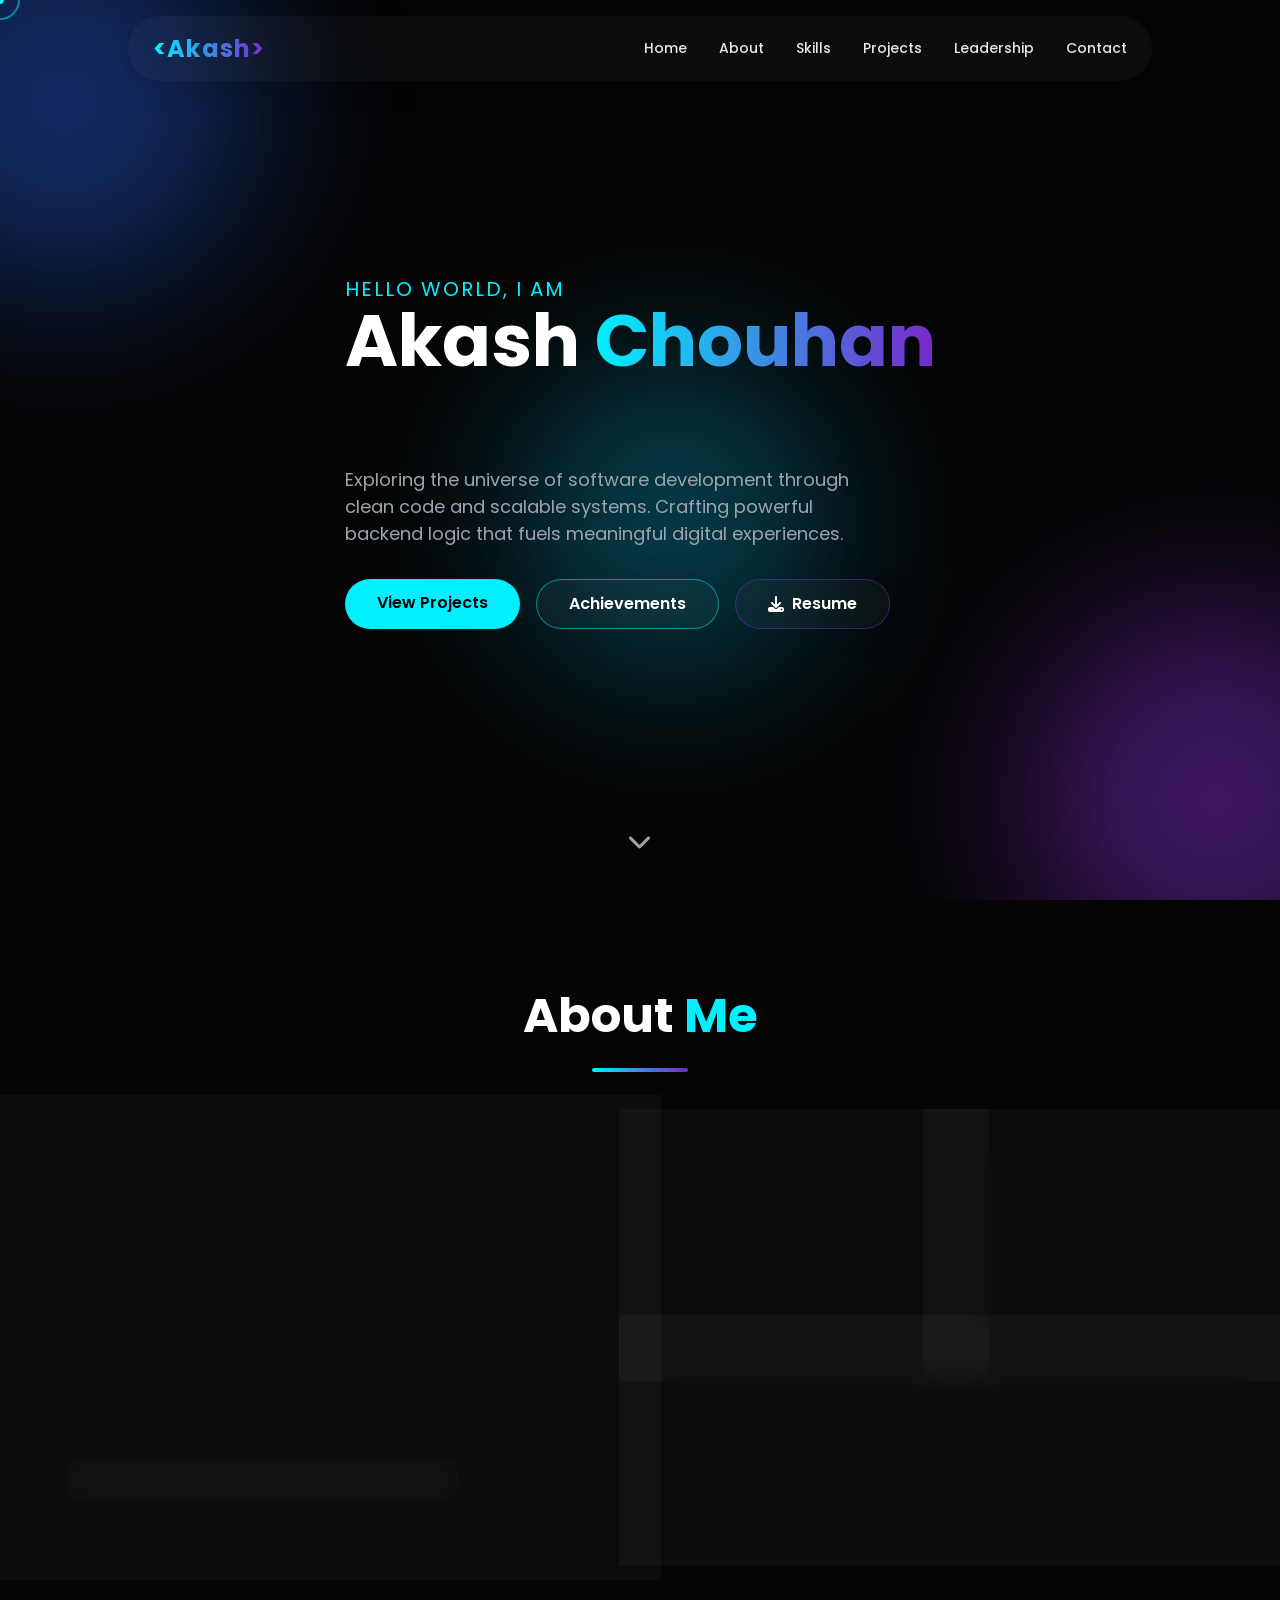
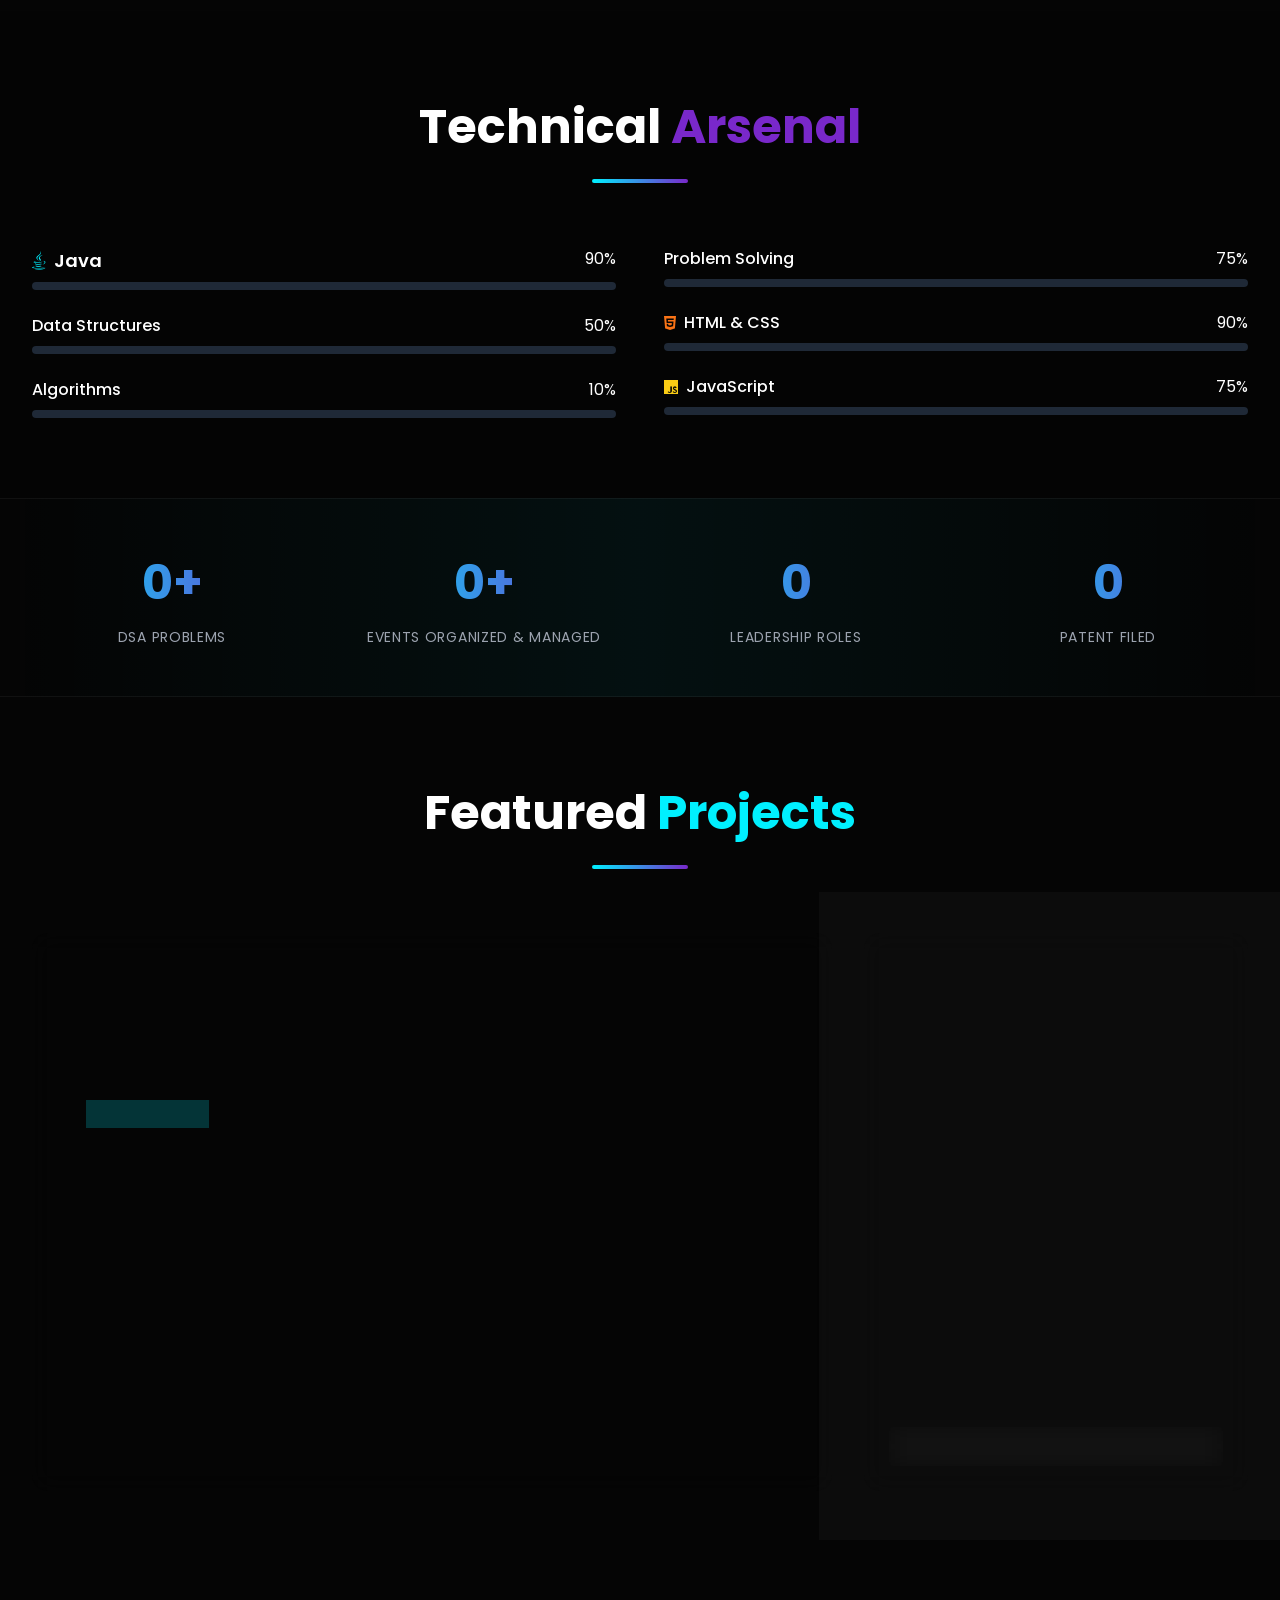
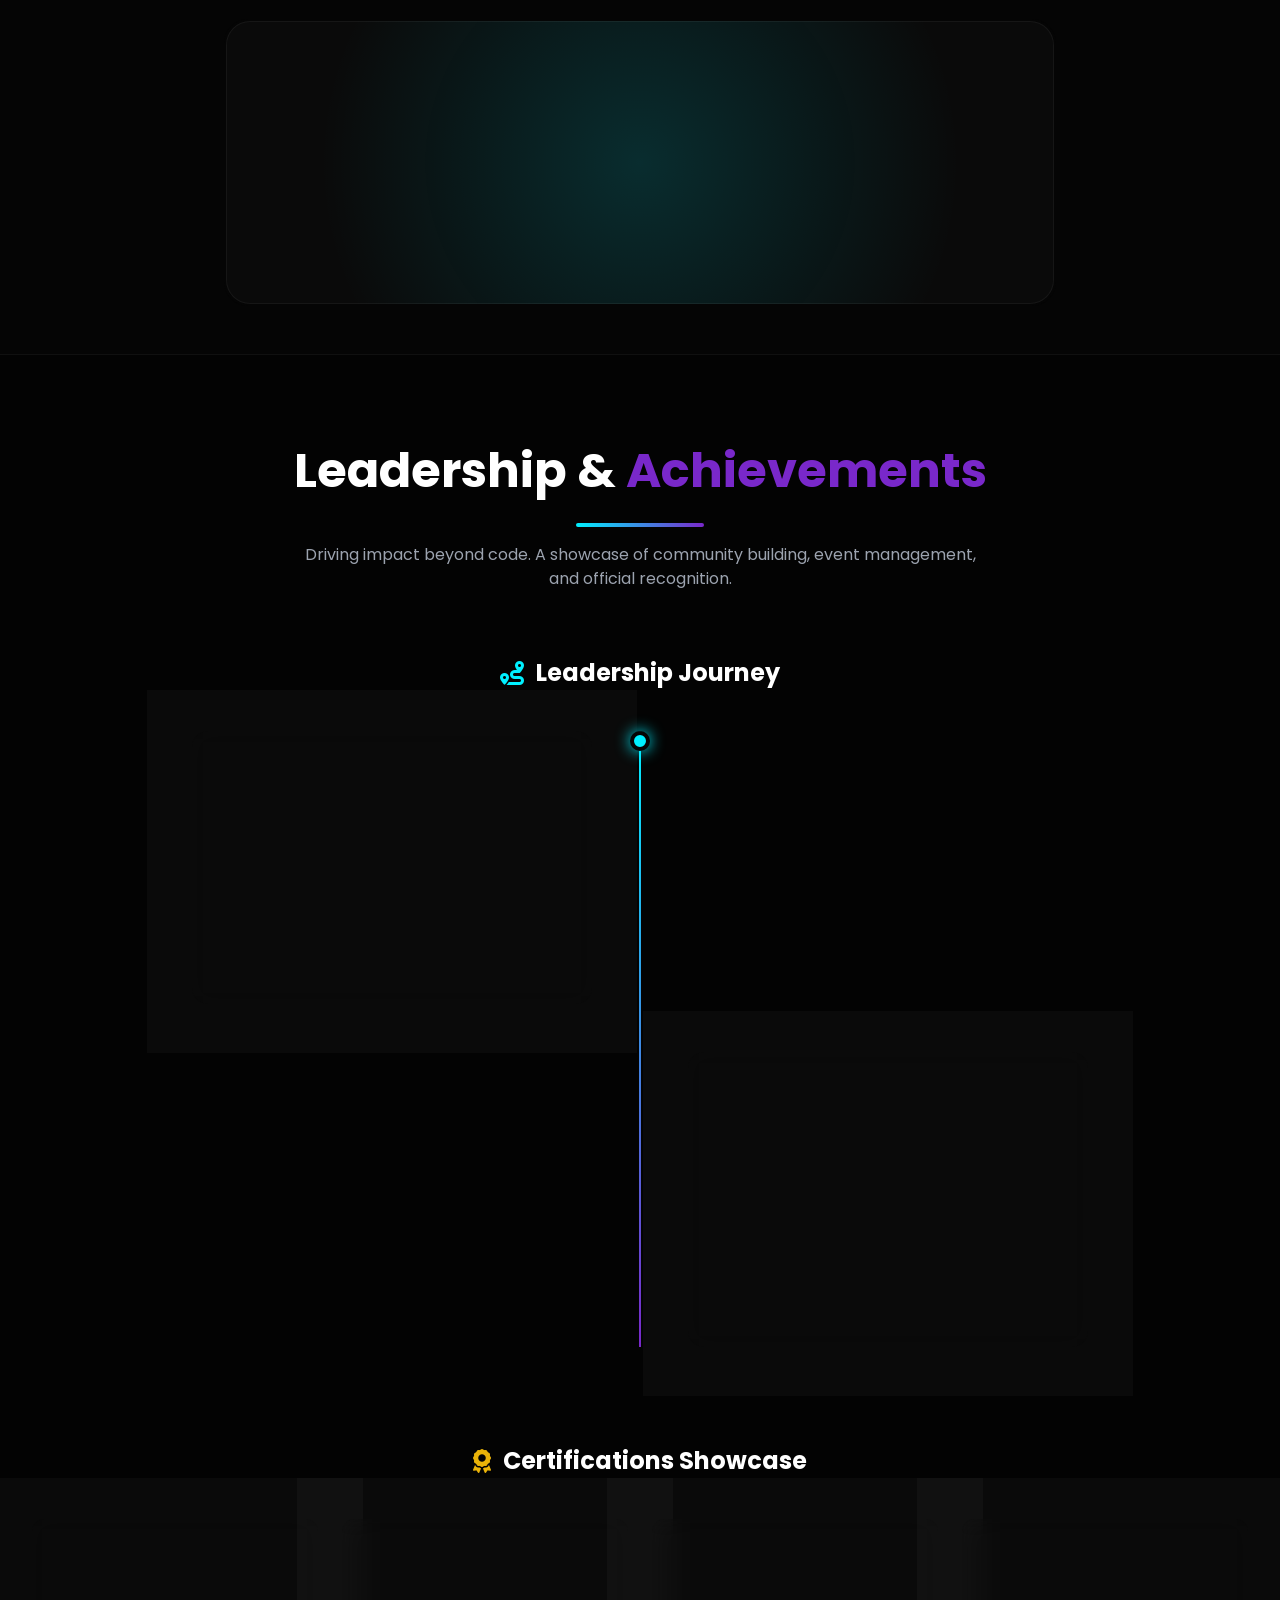
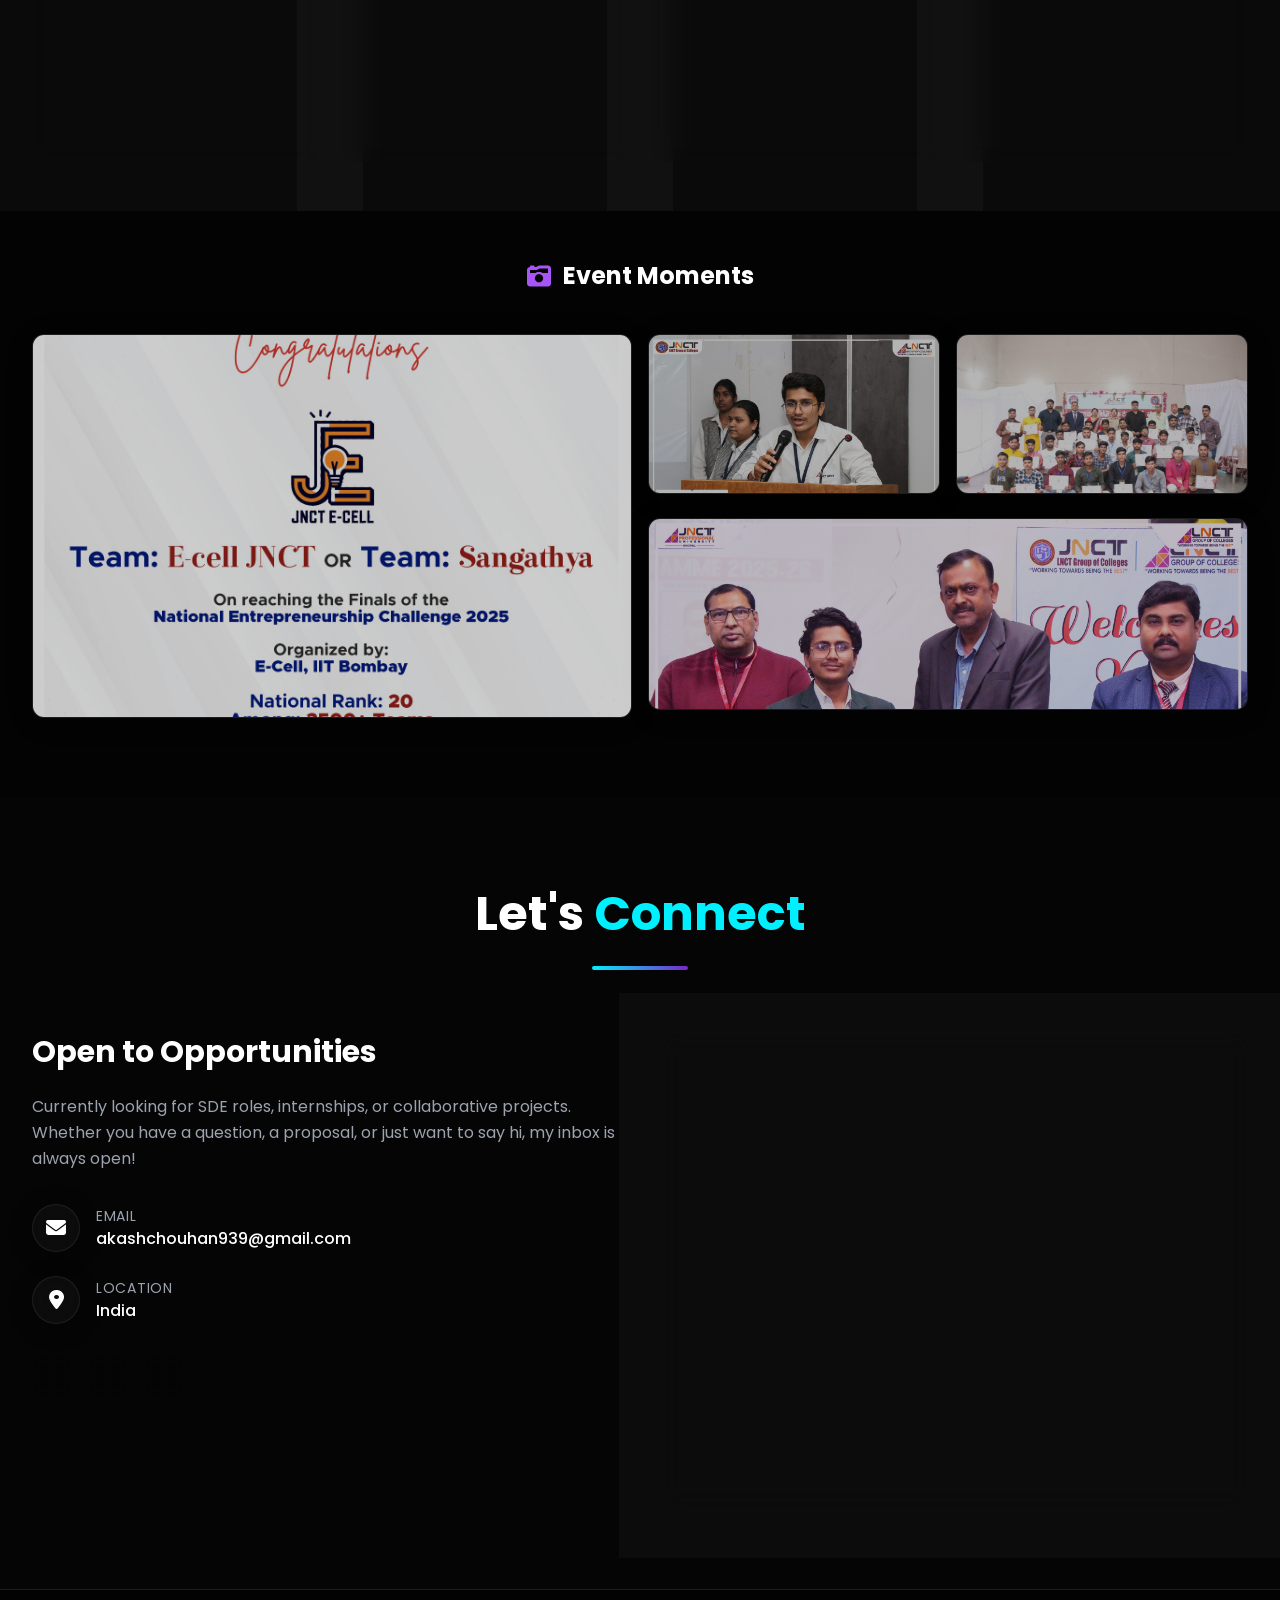
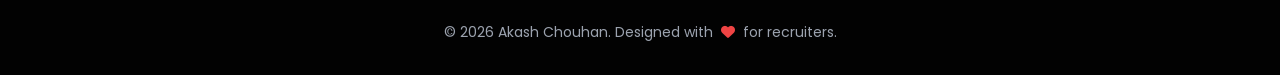
==== index.html @ 8adc65ed "Update Minor Project image references" ====
<!DOCTYPE html>
<html lang="en">

<head>
    <meta charset="UTF-8">
    <meta name="viewport" content="width=device-width, initial-scale=1.0">
    <meta name="description"
        content="Akash Chouhan - Aspiring Software Developer, Java Developer, and DSA Enthusiast. View my projects, leadership experience, and patent.">
    <meta name="keywords" content="Akash Chouhan, Java Developer, Software Developer, Portfolio, DSA, Web Development">
    <title>Akash Chouhan</title>

    <!-- Google Fonts -->
    <link href="https://fonts.googleapis.com/css2?family=Poppins:wght@300;400;500;600;700;800&display=swap"
        rel="stylesheet">

    <!-- AOS Animation CSS -->
    <link href="https://unpkg.com/aos@2.3.1/dist/aos.css" rel="stylesheet">

    <!-- FontAwesome -->

    <link rel="stylesheet" href="https://cdnjs.cloudflare.com/ajax/libs/font-awesome/6.4.0/css/all.min.css">
    <link rel="stylesheet" href="style.css">

</head>

<body>

    <!-- Loader -->
    <div id="loader">
        <div class="loader-ring"></div>
    </div>

    <!-- Custom Cursor -->
    <div class="cursor-dot"></div>
    <div class="cursor-outline"></div>

    <!-- Animated Background Shapes -->
    <div class="bg-shapes">
        <div class="shape shape-blue"></div>
        <div class="shape shape-purple"></div>
        <div class="shape shape-cyan"></div>
    </div>

    <!-- Redesigned Floating Navbar -->
    <nav class="navbar glass" id="navbar">
        <div class="nav-inner">
            <div class="nav-brand-wrap">
                <a href="#" class="nav-brand text-gradient">&lt;Akash&gt;</a>
            </div>
            <!-- Desktop Menu -->
            <div class="nav-links-desktop">
                <div class="nav-links-list">
                    <a href="#home" class="nav-link">Home</a>
                    <a href="#about" class="nav-link">About</a>
                    <a href="#skills" class="nav-link">Skills</a>
                    <a href="#projects" class="nav-link">Projects</a>
                    <a href="#leadership" class="nav-link">Leadership</a>
                    <a href="#contact" class="nav-link">Contact</a>
                </div>
            </div>
            <!-- Mobile menu button -->
            <div class="nav-mobile-toggle">
                <button id="mobile-menu-btn" class="mobile-btn">
                    <i class="fas fa-bars"></i>
                </button>
            </div>
        </div>
        <!-- Mobile Menu -->
        <div class="nav-mobile-menu hidden glass" id="mobile-menu">
            <div class="nav-mobile-inner">
                <a href="#home" class="nav-mobile-link">Home</a>
                <a href="#about" class="nav-mobile-link">About</a>
                <a href="#skills" class="nav-mobile-link">Skills</a>
                <a href="#projects" class="nav-mobile-link">Projects</a>
                <a href="#leadership" class="nav-mobile-link">Leadership</a>
                <a href="#contact" class="nav-mobile-link">Contact</a>
            </div>
        </div>
    </nav>

    <!-- HERO SECTION -->
    <section id="home" class="hero-section">
        <canvas id="hero-canvas" class="hero-canvas"></canvas>
        <div class="container hero-inner">

            <div class="hero-text" data-aos="zoom-out-right">
                <h2 class="hero-subtitle">HELLO WORLD, I AM</h2>
                <h1 class="hero-title">
                    Akash <span id="smoke-target" class="text-gradient relative-inline">Chouhan</span>
                </h1>
                <div class="hero-typed-box">
                    <span id="typed-text"></span>
                </div>
                <p class="hero-desc">
                    Exploring the universe of software development through clean code and scalable systems. Crafting
                    powerful backend logic that fuels meaningful digital experiences.
                </p>

                <div class="hero-btn-group">
                    <a href="#projects" class="btn-primary-solid">
                        View Projects
                    </a>
                    <a href="#leadership" class="btn-outline glass">
                        Achievements
                    </a>
                    <a href="Akash Resume - Software Developer.pdf" target="_blank"
                        class="btn-outline btn-outline-purple glass">
                        <i class="fas fa-download"></i> Resume
                    </a>
                </div>
            </div>
        </div>

        <!-- Scroll indicator -->
        <a href="#about" class="scroll-indicator">
            <i class="fas fa-chevron-down"></i>
        </a>
    </section>

    <!-- ABOUT SECTION -->
    <section id="about" class="section-padding">
        <div class="container">
            <div class="section-header" data-aos="fade-down">
                <h2 class="section-title">About <span class="text-primary">Me</span></h2>
                <div class="title-underline"></div>
            </div>

            <div class="about-grid">
                <div class="glass glass-hover about-card" data-aos="fade-up-right">
                    <div class="about-decor"></div>
                    <h3 class="about-h3 text-gradient">Professional Summary</h3>
                    <p class="about-p">
                        I am a 6th-semester B.Tech student with a profound focus on Java backend development and Data
                        Structures & Algorithms. My career objective is to secure a challenging placement where I can
                        architect scalable software solutions.
                    </p>
                    <p class="about-p" style="margin-bottom:1rem;">
                        Beyond coding, I thrive in leadership environments. Operating as the Event Head at E-Cell and
                        Co-Head of our NSS Unit has honed my management, communication, and strategic execution skills.
                    </p>
                    <div class="about-tag glass">
                        <span class="about-tag-label">Core Focus:</span> Java, DSA <span
                            class="about-tag-light">(Familiar with Web Devlopment)</span>
                    </div>
                </div>

                <div class="features-grid" data-aos="flip-left">
                    <div class="glass glass-hover feature-box fb-primary">
                        <i class="fas fa-laptop-code fb-icon text-primary"></i>
                        <h4 class="fb-title">Problem Solver</h4>
                        <p class="fb-desc">Tackling complex DSA challenges efficiently.</p>
                    </div>
                    <div class="glass glass-hover feature-box fb-secondary">
                        <i class="fas fa-users fb-icon text-secondary"></i>
                        <h4 class="fb-title">Team Leader</h4>
                        <p class="fb-desc">Managing diverse teams across tech & social events.</p>
                    </div>
                    <div class="glass glass-hover feature-box fb-purple">
                        <i class="fas fa-bullseye fb-icon" style="color:#a855f7;"></i>
                        <h4 class="fb-title">Placement Driven</h4>
                        <p class="fb-desc">Highly motivated to contribute to innovative tech teams in the industry.</p>
                    </div>
                </div>
            </div>
        </div>
    </section>

    <!-- SKILLS SECTION -->
    <section id="skills" class="section-padding bg-overlay-dark">
        <div class="container">
            <div class="section-header" data-aos="zoom-in">
                <h2 class="section-title">Technical <span class="text-secondary">Arsenal</span></h2>
                <div class="title-underline"></div>
            </div>

            <div class="skills-grid">
                <div class="skill-col" data-aos="slide-right" data-aos-delay="100">
                    <div class="skill-item">
                        <div class="skill-header">
                            <span class="skill-name"><i class="fab fa-java text-primary"></i> Java</span>
                            <span class="skill-percent-highlight">90%</span>
                        </div>
                        <div class="skill-bg">
                            <div class="skill-progress prog-gradient" data-width="90%"></div>
                        </div>
                    </div>

                    <div class="skill-item">
                        <div class="skill-header">
                            <span class="skill-name-sm">Data Structures</span>
                            <span class="skill-percent">50%</span>
                        </div>
                        <div class="skill-bg">
                            <div class="skill-progress prog-primary" data-width="50%"></div>
                        </div>
                    </div>

                    <div class="skill-item">
                        <div class="skill-header">
                            <span class="skill-name-sm">Algorithms</span>
                            <span class="skill-percent">10%</span>
                        </div>
                        <div class="skill-bg">
                            <div class="skill-progress prog-primary" data-width="10%"></div>
                        </div>
                    </div>
                </div>

                <div class="skill-col" data-aos="slide-left" data-aos-delay="200">
                    <div class="skill-item">
                        <div class="skill-header">
                            <span class="skill-name-sm">Problem Solving</span>
                            <span class="skill-percent">75%</span>
                        </div>
                        <div class="skill-bg">
                            <div class="skill-progress prog-secondary" data-width="75%"></div>
                        </div>
                    </div>

                    <div class="skill-item">
                        <div class="skill-header">
                            <span class="skill-name-sm"><i class="fab fa-html5" style="color:#f97316;"></i> HTML &
                                CSS</span>
                            <span class="skill-percent">90%</span>
                        </div>
                        <div class="skill-bg">
                            <div class="skill-progress prog-secondary" data-width="90%"></div>
                        </div>
                    </div>

                    <div class="skill-item">
                        <div class="skill-header">
                            <span class="skill-name-sm"><i class="fab fa-js" style="color:#facc15;"></i>
                                JavaScript</span>
                            <span class="skill-percent">75%</span>
                        </div>
                        <div class="skill-bg">
                            <div class="skill-progress prog-secondary" data-width="75%"></div>
                        </div>
                    </div>
                </div>
            </div>
        </div>
    </section>

    <!-- COUNTER SECTION -->
    <section id="stats" class="counter-section">
        <div class="container">
            <div class="counter-grid" id="counter-section">
                <div data-aos="flip-up" data-aos-delay="0">
                    <div class="counter-num text-gradient"><span class="counter" data-target="20">0</span>+</div>
                    <div class="counter-label">DSA Problems</div>
                </div>
                <div data-aos="flip-up" data-aos-delay="100">
                    <div class="counter-num text-gradient"><span class="counter" data-target="30">0</span>+</div>
                    <div class="counter-label">Events Organized & Managed</div>
                </div>
                <div data-aos="flip-up" data-aos-delay="200">
                    <div class="counter-num text-gradient"><span class="counter" data-target="2">0</span></div>
                    <div class="counter-label">Leadership Roles</div>
                </div>
                <div data-aos="flip-up" data-aos-delay="300">
                    <div class="counter-num text-gradient"><span class="counter" data-target="1">0</span></div>
                    <div class="counter-label">Patent Filed</div>
                </div>
            </div>
        </div>
    </section>

    <!-- PROJECTS SECTION -->
    <section id="projects" class="section-padding">
        <div class="container">
            <div class="section-header" data-aos="zoom-in-up">
                <h2 class="section-title">Featured <span class="text-primary">Projects</span></h2>
                <div class="title-underline"></div>
            </div>

            <div class="projects-grid">

                <!-- Highlighted Minor Project -->
                <div class="proj-main glass glass-hover" data-aos="fade-up-right">
                    <div class="proj-glow"></div>
                    <div class="proj-inner">
                        <div class="proj-img-wrap">
                            <div class="proj-img-box">
                                <img src="soulhelp_dashboard.png" alt="SoulHelp AI Mental Wellness Ecosystem" class="proj-img">
                                <div class="proj-img-overlay"></div>
                                <span class="proj-badge">Featured Project</span>
                            </div>
                        </div>
                        <div class="proj-content">
                            <h3 class="proj-title">SoulHelp – AI Powered Mental Wellness Ecosystem</h3>
                            <p class="proj-desc"><span class="text-color" style="font-weight:800;">Problem:</span>
                                Millions struggle silently with stress, anxiety, and emotional challenges due to lack of
                                immediate, affordable mental health support.</p>
                            <p class="proj-desc"><span class="text-color" style="font-weight:800;">Solution:</span>
                                Developed a real-time AI-enabled therapy web platform that integrates secure
                                authentication, interactive chat architecture, and intelligent response systems to
                                deliver 24/7 virtual mental wellness support.</p>

                            <div style="padding-top:0.5rem;">
                                <h4 class="proj-tech-title">Tech Stack</h4>
                                <div class="proj-tags">
                                    <span class="proj-tag">HTML</span>
                                    <span class="proj-tag">CSS</span>
                                    <span class="proj-tag">AI Chat Integration</span>
                                    <span class="proj-tag">Basic Backend Integration</span>
                                </div>
                            </div>

                            <div class="proj-links">
                                <!-- <a href="#" class="btn-proj-primary">Demo <i class="fas fa-external-link-alt"
                                        style="margin-left:0.25rem;"></i></a> -->
                                <a href="https://github.com/akashchouhan335/SoulHelp-" target="_blank"
                                    class="btn-proj-secondary glass">GitHub <i class="fab fa-github"
                                        style="margin-left:0.25rem;"></i></a>
                            </div>
                        </div>
                    </div>
                </div>

                <!-- Secondary Project: Portfolio -->
                <div class="proj-sec glass glass-hover" data-aos="fade-up-left" data-aos-delay="200">
                    <div class="proj-sec-img">
                        <div class="proj-sec-overlay">
                            <i class="fas fa-code text-secondary" style="font-size: 2.25rem;"></i>
                        </div>
                    </div>
                    <h3 class="proj-sec-title">Personal Developer Portfolio</h3>

                    <p class="proj-sec-desc">My digital resume engineered to showcase my Java backend projects, DSA
                        milestones, and leadership journey. Designed from the ground up using pure Vanilla CSS for
                        maximum control and performance, featuring a permanent dark futuristic aesthetic and a fully
                        responsive glassmorphism UI.</p>

                    <div class="proj-tags" style="margin-bottom:1.5rem;">
                        <span class="proj-tag">Vanilla CSS</span>
                        <span class="proj-tag">HTML5</span>
                        <span class="proj-tag">JavaScript</span>
                        <span class="proj-tag">Responsive Design</span>
                    </div>

                    <div style="display:flex; gap:1rem;">
                        <a href="https://github.com/akashchouhan335/akash-chouhan-portfolio.git" target="_blank"
                            class="btn-proj-full glass">
                            Source Code <i class="fab fa-github" style="margin-left:0.25rem;"></i>
                        </a>
                    </div>
                </div>
            </div>
        </div>
    </section>

    <!-- PATENT SECTION -->
    <section id="patent" class="section-padding" style="padding-top:3rem; padding-bottom:3rem;">
        <div class="patent-container">
            <div class="patent-wrap glass glass-hover" data-aos="flip-down">
                <div class="patent-glow"></div>

                <div class="patent-inner">
                    <div class="patent-icon">
                        <i class="fas fa-certificate"></i>
                    </div>

                    <div class="patent-info">
                        <div class="patent-head">
                            <h3 class="patent-title">Research & Patent</h3>
                            <span class="patent-status">Status: FILED & PUBLISHED</span>
                        </div>
                        <h4 class="patent-sub">Wearable System for Adaptive Mental Health Support</h4>
                        <p class="patent-desc">A bio-medical wearable system designed to provide adaptive mental health
                            support through real-time stress detection and intelligent haptic feedback. The system
                            integrates physiological sensors, vibration modules, air compression units, and guided
                            breathing mechanisms to deliver personalized, non-invasive calming responses.</p>
                        <div class="patent-id" title="Click to Copy">
                            Patent ID: IN-202521100865 <i class="far fa-copy" style="margin-left: 0.25rem;"></i>
                        </div>
                    </div>
                </div>
            </div>
        </div>
    </section>

    <!-- LEADERSHIP & ACHIEVEMENTS SECTION -->
    <section id="leadership" class="section-padding bg-overlay-30 border-top-subtle">
        <div class="container">
            <div class="section-header" data-aos="zoom-in">
                <h2 class="section-title">Leadership & <span class="text-secondary">Achievements</span></h2>
                <div class="title-underline" style="width: 8rem;"></div>
                <p class="section-desc">Driving impact beyond code. A showcase of community building, event management,
                    and official recognition.</p>
            </div>

            <!-- Subsection 1: Timeline -->
            <div class="mb-24">
                <h3 class="sub-title">
                    <i class="fas fa-route text-primary"></i> Leadership Journey
                </h3>

                <div class="timeline-wrapper timeline-line">
                    <div id="timeline-dot" class="timeline-scroll-dot"></div>
                    <!-- Timeline Item 1: NSS -->
                    <div class="time-item" data-aos="fade-down-right">

                        <div class="time-card glass glass-hover">
                            <span class="time-date">2024 - 2026</span>
                            <h4 class="time-role">Head</h4>
                            <h5 class="time-org">NSS Unit (National Service Scheme)</h5>
                            <ul class="time-list time-list-right">
                                <li class="time-list-item time-list-item-right"><i class="fas fa-check-circle time-icon"
                                        style="color:#00f0ff;"></i>Spearheaded rural development and social service
                                    drives.</li>
                                <li class="time-list-item time-list-item-right"><i class="fas fa-check-circle time-icon"
                                        style="color:#00f0ff;"></i>Organized health camps and educational awareness
                                    events.</li>
                                <li class="time-list-item time-list-item-right"><i class="fas fa-check-circle time-icon"
                                        style="color:#00f0ff;"></i>Led a volunteer force of over 100 students.</li>
                            </ul>
                        </div>
                    </div>

                    <!-- Timeline Item 2: E-Cell -->
                    <div class="time-item-right" data-aos="fade-up-left">

                        <div class="time-card glass glass-hover">
                            <span class="time-date">2025 - 2026</span>
                            <h4 class="time-role">Event Head</h4>
                            <h5 class="time-org">Entrepreneurship Cell (E-Cell)</h5>
                            <ul class="time-list">
                                <li class="time-list-item"><i class="fas fa-check-circle time-icon"
                                        style="color:#7928ca;"></i>Organized national-level tech & entrepreneurial
                                    fests.</li>
                                <li class="time-list-item"><i class="fas fa-check-circle time-icon"
                                        style="color:#7928ca;"></i>Managed cross-functional coordination of 50+ members.
                                </li>
                                <li class="time-list-item"><i class="fas fa-check-circle time-icon"
                                        style="color:#7928ca;"></i>Conducted workshops impacting 500+ students.</li>
                            </ul>
                        </div>
                    </div>
                </div>
            </div>

            <!-- Subsection 2: Certificates -->
            <div class="mb-24">
                <h3 class="sub-title" data-aos="zoom-in-up">
                    <i class="fas fa-award" style="color:#eab308;"></i> Certifications Showcase
                </h3>

                <div class="certs-grid">
                    <div class="cert-box glass" data-aos="flip-left" data-aos-delay="0"
                        onclick="openLightbox('Ecell/poster.webp')">
                        <div class="cert-img-wrap">
                            <img src="Ecell/poster.webp" alt="E-Cell Certificate" class="cert-img">
                            <div class="cert-overlay">
                                <i class="fas fa-search-plus" style="font-size:1.875rem; color:#fff;"></i>
                            </div>
                        </div>
                        <p class="cert-title primary">E-Cell Event Head</p>
                    </div>

                    <div class="cert-box glass" data-aos="flip-left" data-aos-delay="100"
                        onclick="openLightbox('NSS/NSS B Certificate/Bcertificate.jpg', 'NSS Co-Head Certificate')">
                        <div class="cert-img-wrap">
                            <img src="NSS/NSS B Certificate/Bcertificate.jpg" alt="NSS Certificate" class="cert-img">
                            <div class="cert-overlay">
                                <i class="fas fa-search-plus" style="font-size:1.875rem; color:#fff;"></i>
                            </div>
                        </div>
                        <p class="cert-title primary">NSS Co-Head</p>
                    </div>

                    <div class="cert-box glass" data-aos="flip-left" data-aos-delay="200"
                        onclick="openLightbox('Patent/main.png', 'Patent Publication Certificate')">
                        <div class="cert-img-wrap">
                            <img src="Patent/main.png" alt="Patent Certificate" class="cert-img">
                            <div class="cert-overlay cert-overlay-patent">
                                <i class="fas fa-search-plus" style="font-size:1.875rem; color:#fff;"></i>
                            </div>
                        </div>
                        <p class="cert-title yellow">Patent Published</p>
                    </div>

                    <div class="cert-box glass" data-aos="flip-left" data-aos-delay="300"
                        onclick="openLightbox('Minor-project.png', 'Minor Project / Java')">
                        <div class="cert-img-wrap">
                            <img src="Minor-project.png" class="cert-img-gray">
                            <div class="cert-overlay">
                                <i class="fas fa-search-plus" style="font-size:1.875rem; color:#fff;"></i>
                            </div>
                        </div>
                        <p class="cert-title primary">Minor Project / Java</p>
                    </div>
                </div>
            </div>

            <!-- Subsection 3: Event Gallery -->
            <div>
                <h3 class="sub-title" data-aos="zoom-in">
                    <i class="fas fa-camera-retro" style="color:#a855f7;"></i> Event Moments
                </h3>
                <div class="gallery-grid">
                    <div class="gal-item glass gal-large" onclick="openGallery('ecell')" data-aos="zoom-in-up">

                        <img src="Ecell/h1.jpg" alt="E-Cell Event Poster" class="gal-img">

                        <div class="gal-overlay">
                            <span class="gal-text">E-Cell Summit</span>
                        </div>
                    </div>
                    <div class="gal-item glass gal-small" onclick="openGallery('workshop')" data-aos="zoom-in-up"
                        data-aos-delay="100">

                        <img src="Ecell/1.jpg" alt="Workshop Session Poster" class="gal-img-fast">

                        <div class="gal-overlay">
                            <span class="gal-text" style="font-size: 1rem;">Workshop Gallery</span>
                        </div>
                    </div>
                    <div class="gal-item glass gal-small" onclick="openGallery('nss')" data-aos="zoom-in-up"
                        data-aos-delay="200">

                        <img src="NSS/Camp/1.jpg" alt="NSS Campaign Poster" class="gal-img-fast">

                        <div class="gal-overlay">
                            <span class="gal-text" style="font-size: 1rem;">NSS Campaign Gallery</span>
                        </div>
                    </div>
                    <div class="gal-item glass gal-col2" onclick="openGallery('team')" data-aos="zoom-in-up"
                        data-aos-delay="300">

                        <img src="NSS/Orientation 2026/1.jpg" alt="Team Coordination Poster" class="gal-img-fast">
                        <div class="gal-mix"></div>

                        <div class="gal-overlay">
                            <span class="gal-text" style="font-size: 1rem;">Overall NSS Event</span>
                        </div>
                    </div>
                </div>
            </div>

        </div>
    </section>

    <!-- CONTACT SECTION -->
    <section id="contact" class="section-padding">
        <div class="container">
            <div class="section-header" data-aos="zoom-in">
                <h2 class="section-title">Let's <span class="text-primary">Connect</span></h2>
                <div class="title-underline"></div>
            </div>

            <div class="contact-grid">
                <!-- Info & Socials -->
                <div data-aos="fade-right">
                    <h3 class="contact-head">Open to Opportunities</h3>
                    <p class="contact-desc">
                        Currently looking for SDE roles, internships, or collaborative projects. Whether you have a
                        question, a proposal, or just want to say hi, my inbox is always open!
                    </p>

                    <div class="contact-methods">
                        <div class="contact-method">
                            <div class="contact-icon glass primary">
                                <i class="fas fa-envelope" style="font-size:1.25rem;"></i>
                            </div>
                            <div>
                                <h4 class="contact-label">Email</h4>
                                <a href="mailto:akashchouhan939@gmail.com"
                                    class="contact-val">akashchouhan939@gmail.com</a>
                            </div>
                        </div>
                        <div class="contact-method">
                            <div class="contact-icon glass secondary">
                                <i class="fas fa-map-marker-alt" style="font-size:1.25rem;"></i>
                            </div>
                            <div>
                                <h4 class="contact-label">Location</h4>
                                <span style="color:#ffffff; font-weight:500;">India</span>
                            </div>
                        </div>
                    </div>

                    <div class="socials">
                        <a href="https://www.linkedin.com/in/akash-chouhan-347116330/" target="_blank"
                            class="social-link glass sl-in"><i class="fab fa-linkedin-in"></i></a>
                        <a href="https://github.com/akashchouhan335" target="_blank" class="social-link glass sl-gh"><i
                                class="fab fa-github"></i></a>
                        <a href="https://www.instagram.com/akash.chouhan143?igsh=ZndnbTJ4NHhlc3Zr" target="_blank"
                            class="social-link glass sl-ig"><i class="fab fa-instagram"></i></a>
                    </div>
                </div>

                <!-- Contact Form -->
                <div class="contact-form-box glass" data-aos="flip-right">
                    <form id="contact-form" name="contact" method="POST" data-netlify="true" class="contact-form">
                        <input type="hidden" name="form-name" value="contact" />
                        <div class="form-row">
                            <div class="form-group">
                                <label class="form-label">Name</label>
                                <input type="text" name="name" required class="form-input form-input-p"
                                    placeholder="Your Name">
                            </div>
                            <div class="form-group">
                                <label class="form-label">Email</label>
                                <input type="email" name="email" required class="form-input form-input-p"
                                    placeholder="Your Email">
                            </div>
                        </div>
                        <div class="form-group">
                            <label class="form-label">Subject</label>
                            <input type="text" name="subject" required class="form-input form-input-s"
                                placeholder="Project Discussion">
                        </div>
                        <div class="form-group">
                            <label class="form-label">Message</label>
                            <textarea name="message" required rows="4" class="form-input form-input-p form-textarea"
                                placeholder="Your message here..."></textarea>
                        </div>

                        <button type="submit" class="btn-submit" style="margin-top: 0.5rem;">
                            Send Message <i class="fas fa-paper-plane"></i>
                        </button>

                        <p id="form-message" class="form-msg"></p>
                    </form>
                </div>
            </div>
        </div>
    </section>

    <!-- FOOTER -->
    <footer class="footer">
        <div class="container" style="max-width:80rem; margin:0 auto;">
            <p class="footer-text">
                &copy; <span id="year"></span> Akash Chouhan. Designed with <i class="fas fa-heart footer-heart"></i>
                for recruiters.
            </p>
        </div>
    </footer>

    <!-- SCROLL TO TOP -->
    <button id="scroll-top" class="scroll-top glass">
        <i class="fas fa-arrow-up"></i>
    </button>

    <!-- LIGHTBOX MODAL -->
    <div id="lightbox" class="lightbox" onclick="closeLightbox()">
        <button class="lightbox-close" onclick="closeLightbox(event)">&times;</button>
        <div id="lightbox-counter" class="lightbox-counter" style="display: none;"></div>

        <button id="lightbox-prev" class="lightbox-nav lightbox-prev" style="display:none;"
            onclick="navigateLightbox(-1, event)">&#10094;</button>
        <button id="lightbox-next" class="lightbox-nav lightbox-next" style="display:none;"
            onclick="navigateLightbox(1, event)">&#10095;</button>

        <div class="lightbox-content" onclick="event.stopPropagation()">
            <img id="lightbox-img" src="" alt="Enlarged galview" class="lightbox-img"
                style="transition: opacity 0.2s ease, transform 0.3s;">
            <p id="lightbox-caption" class="lightbox-caption"></p>
        </div>
    </div>
    <!-- Scripts -->
    <script src="https://unpkg.com/typed.js@2.0.16/dist/typed.umd.js"></script>
    <script src="https://unpkg.com/aos@2.3.1/dist/aos.js"></script>

    <script src="script.js"></script>
</body>

</html>
---- style.css ----
/* =========================================
           1. BASE RESET & VARIABLES
           ========================================= */
        :root {
            --bg-color: #050505;
            --text-color: #ffffff;
            --primary: #00f0ff;
            --secondary: #7928ca;
            --card-bg: rgba(255, 255, 255, 0.03);
            --card-border: rgba(255, 255, 255, 0.08);
            --primary-glow: rgba(0, 240, 255, 0.4);
        }

        *,
        ::before,
        ::after {
            box-sizing: border-box;
            border-width: 0;
            border-style: solid;
        }

        html {
            scroll-behavior: smooth;
            line-height: 1.5;
            font-family: 'Poppins', sans-serif;
            overflow-x: hidden;
            width: 100%;
            /* Added to lock width */
        }

        body {
            background-color: var(--bg-color);
            color: var(--text-color);
            margin: 0;
            position: relative;
            cursor: none;
            transition: background-color 0.5s ease, color 0.5s ease;
            overflow-x: hidden;
            /* THE CRITICAL FIX: Hides off-screen animations */
            width: 100%;
            /* Locks body strictly to screen size */
        }

        /* Prevent background scrolling when mobile menu is active */
        /* Completely freezes the background on all mobile devices */
        body.no-scroll {
            overflow: hidden !important;
            touch-action: none;
            /* Disables touch dragging on the background */
        }

        a {
            color: inherit;
            text-decoration: none;
        }

        h1,
        h2,
        h3,
        h4,
        h5,
        h6 {
            font-size: inherit;
            font-weight: inherit;
            margin: 0;
        }

        p {
            margin: 0;
        }

        ul {
            list-style: none;
            margin: 0;
            padding: 0;
        }

        button,
        input,
        textarea {
            font-family: inherit;
            margin: 0;
            padding: 0;
            background: transparent;
            border: 0;
            outline: none;
        }

        img {
            max-width: 100%;
            height: auto;
            display: block;
        }

        /* =========================================
           2. REUSABLE UTILITIES
           ========================================= */
        .text-primary {
            color: var(--primary);
        }

        .text-secondary {
            color: var(--secondary);
        }

        .text-gradient {
            background: linear-gradient(to right, var(--primary), var(--secondary));
            -webkit-background-clip: text;
            -webkit-text-fill-color: transparent;
        }

        .container {
            max-width: 80rem;
            /* max-w-7xl */
            margin-left: auto;
            margin-right: auto;
            padding-left: 1rem;
            padding-right: 1rem;
            /* px-4 */
        }

        @media (min-width: 640px) {
            .container {
                padding-left: 1.5rem;
                padding-right: 1.5rem;
            }
        }

        @media (min-width: 1024px) {
            .container {
                padding-left: 2rem;
                padding-right: 2rem;
            }
        }

        .glass {
            background: var(--card-bg);
            backdrop-filter: blur(12px);
            -webkit-backdrop-filter: blur(12px);
            border: 1px solid var(--card-border);
            box-shadow: 0 4px 30px rgba(0, 0, 0, 0.1);
        }

        .glass-hover {
            transition: all 0.3s ease;
        }

        .glass-hover:hover {
            border-color: rgba(0, 240, 255, 0.5);
            box-shadow: 0 0 20px var(--primary-glow);
            transform: translateY(-5px);
        }

        .hidden {
            display: none !important;
        }

        /* Custom Scrollbar */
        ::-webkit-scrollbar {
            width: 8px;
        }

        ::-webkit-scrollbar-track {
            background: var(--bg-color);
        }

        ::-webkit-scrollbar-thumb {
            background: #333;
            border-radius: 4px;
        }

        ::-webkit-scrollbar-thumb:hover {
            background: var(--primary);
        }

        /* =========================================
           3. LOADER & CURSOR & BG
           ========================================= */
        #loader {
            position: fixed;
            inset: 0;
            background: var(--bg-color);
            z-index: 9999;
            display: flex;
            justify-content: center;
            align-items: center;
            transition: opacity 0.5s ease;
        }

        .loader-ring {
            width: 80px;
            height: 80px;
            border: 4px solid transparent;
            border-top-color: var(--primary);
            border-right-color: var(--secondary);
            border-radius: 50%;
            animation: spin 1s linear infinite;
        }

        .cursor-dot,
        .cursor-outline {
            position: fixed;
            top: 0;
            left: 0;
            transform: translate(-50%, -50%);
            border-radius: 50%;
            z-index: 9999;
            pointer-events: none;
            display: none;
        }

        .cursor-dot {
            width: 8px;
            height: 8px;
            background-color: var(--primary);
        }

        .cursor-outline {
            width: 40px;
            height: 40px;
            border: 2px solid rgba(0, 240, 255, 0.5);
            transition: width 0.2s, height 0.2s, background-color 0.2s;
        }

        .cursor-hover {
            width: 60px;
            height: 60px;
            background-color: rgba(0, 240, 255, 0.1);
            border-color: transparent;
        }

        @media (min-width: 768px) {

            .cursor-dot,
            .cursor-outline {
                display: block;
            }
        }

        .bg-shapes {
            position: fixed;
            inset: 0;
            overflow: hidden;
            z-index: -1;
            pointer-events: none;
        }

        .shape {
            position: absolute;
            filter: blur(80px);
            opacity: 0.4;
            border-radius: 50%;
        }

        .shape-blue {
            background-color: #2563eb;
            width: 24rem;
            height: 24rem;
            top: -10%;
            left: -10%;
            animation: blob 7s infinite;
        }

        .shape-purple {
            background-color: #9333ea;
            width: 24rem;
            height: 24rem;
            bottom: -10%;
            right: -10%;
            animation: blob 7s infinite 2s;
        }

        .shape-cyan {
            background-color: #0891b2;
            width: 20rem;
            height: 20rem;
            top: 40%;
            left: 40%;
            animation: blob 7s infinite 4s;
        }

        /* =========================================
           4. NAVBAR
           ========================================= */
        .navbar {
            position: fixed;
            top: 1rem;
            left: 50%;
            transform: translateX(-50%);
            width: 95%;
            max-width: 64rem;
            z-index: 50;
            transition: all 0.3s;
            border-radius: 9999px;
            padding: 0.75rem 1rem;
            border: 1px solid transparent;
        }

        @media (min-width: 768px) {
            .navbar {
                padding: 0.85rem 1.5rem;
                /* Original spacious padding for desktop */
            }
        }

        .navbar.nav-scrolled {
            padding-top: 0.5rem;
            padding-bottom: 0.5rem;
        }

        .nav-inner {
            display: flex;
            /* items-center; */
            justify-content: space-between;
            align-items: center;
        }

        .nav-brand-wrap {
            flex-shrink: 0;
        }

        .nav-brand {
            font-size: 1.5rem;
            font-weight: 700;
            letter-spacing: 0.05em;
        }

        .nav-links-desktop {
            display: none;
        }

        @media (min-width: 768px) {
            .nav-links-desktop {
                display: block;
            }
        }

        .nav-links-list {
            display: flex;
            align-items: center;
            gap: 2rem;
        }

        .nav-link {
            font-size: 0.875rem;
            font-weight: 500;
            color: #e5e7eb;
            transition: color 0.3s;
        }

        .nav-link:hover {
            color: var(--primary);
            text-shadow: 0 0 10px rgba(0, 240, 255, 0.7);
        }

        .nav-mobile-toggle {
            display: flex;
            align-items: center;
            gap: 1rem;
        }

        @media (min-width: 768px) {
            .nav-mobile-toggle {
                display: none;
            }
        }

        .mobile-btn {
            color: #d1d5db;
            transition: color 0.3s;
            cursor: pointer;
            font-size: 1.5rem;
        }

        .mobile-btn:hover {
            color: #ffffff;
        }

        .nav-mobile-menu {
            position: absolute;
            top: 100%;
            left: 0;
            margin-top: 0.5rem;
            width: 100%;
            border-radius: 1.5rem;
            overflow: hidden;
            /* Premium Dark Glassmorphism */
            background: rgba(10, 10, 10, 0.65);
            /* Semi-transparent dark base */
            backdrop-filter: blur(25px) saturate(200%);
            /* Heavy blur to smudge the text behind it */
            -webkit-backdrop-filter: blur(25px) saturate(200%);
            /* Safari support */
            border: 1px solid rgba(255, 255, 255, 0.1);
            /* Subtle glowing edge */
            box-shadow: 0 10px 30px rgba(0, 0, 0, 0.5);
        }

        .nav-mobile-inner {
            padding: 1.5rem 1rem;
            /* Added more vertical breathing room */
            display: flex;
            flex-direction: column;
            gap: 1rem;
            /* Increased spacing between individual links */
            text-align: center;
        }

        .nav-mobile-link {
            display: block;
            padding: 0.75rem 1rem;
            /* Larger touch targets for thumbs */
            border-radius: 0.5rem;
            font-size: 1.125rem;
            /* Slightly larger text for readability */
            font-weight: 500;
            color: #d1d5db;
            transition: all 0.3s ease;
        }

        .nav-mobile-link:hover,
        .nav-mobile-link:active {
            background-color: rgba(0, 240, 255, 0.1);
            color: var(--primary);
        }

        /* =========================================
           5. HERO SECTION
           ========================================= */
        .hero-section {
            min-height: 100vh;
            display: flex;
            align-items: center;
            justify-content: center;
            padding-top: 5.2rem;
            position: relative;
            overflow: hidden;
            padding-bottom: 5rem;
        }

        /* Mobile Fix: Push the content up instead of vertically centering it */
        @media (max-width: 767px) {
            .hero-section {
                align-items: flex-start;
                padding-top: 7rem;
                /* Perfectly balances the space below the navbar */
                min-height: 85vh;
                /* Prevents the section from stretching unnecessarily long */
            }
        }

        /* Mobile Fix: Hug the content naturally and hide the scroll arrow */
        @media (max-width: 767px) {
            .hero-section {
                align-items: flex-start;
                padding-top: 7rem;
                /* Pushes text safely below navbar */
                padding-bottom: 3rem;
                /* Removes bottom fat */
                min-height: auto;
                /* Stops forcing a massive height */
            }

            .scroll-indicator {
                display: none;
                /* Hides the bouncing arrow on phones */
            }
        }

        .hero-inner {
            position: relative;
            z-index: 10;
            text-align: center;
            display: flex;
            flex-direction: column;
            align-items: center;
            gap: 3rem;
        }

        @media (min-width: 768px) {
            .hero-inner {
                text-align: left;
                flex-direction: row;
            }
        }

        .hero-canvas {
            position: absolute;
            top: 0;
            left: 0;
            width: 100%;
            height: 100%;
            z-index: 1;
            /* Keeps it behind your hero-inner text (which is z-index: 10) */
            pointer-events: none;
            /* Lets clicks pass through to your buttons */
        }

        .hero-text {
            flex: 1;
        }

        .hero-subtitle {
            color: var(--primary);
            font-size: 1.125rem;
            letter-spacing: 0.1em;
            margin-bottom: -0.5rem;
        }

        @media (min-width: 768px) {
            .hero-subtitle {
                font-size: 1.25rem;
            }
        }

        .hero-title {
            font-size: 2.25rem;
            font-weight: 700;
            margin-bottom: 1rem;
            line-height: 1.25;
        }

        @media (min-width: 768px) {
            .hero-title {
                font-size: 4.5rem;
            }
        }

        .hero-typed-box {
            font-size: 1.5rem;
            font-weight: 500;
            margin-bottom: 1.5rem;
            height: 2.5rem;
            color: #d1d5db;
        }

        @media (min-width: 768px) {
            .hero-typed-box {
                font-size: 1.875rem;
            }
        }

        .hero-desc {
            color: #9ca3af;
            max-width: 32rem;
            margin: 0 auto 2rem;
            font-size: 1.125rem;
        }

        @media (min-width: 768px) {
            .hero-desc {
                margin-left: 0;
                margin-right: 0;
            }
        }

        .hero-btn-group {
            display: flex;
            flex-wrap: wrap;
            justify-content: center;
            gap: 1rem;
        }

        @media (min-width: 768px) {
            .hero-btn-group {
                justify-content: flex-start;
            }
        }

        .btn-primary-solid {
            padding: 0.75rem 2rem;
            border-radius: 9999px;
            background-color: var(--primary);
            color: #000;
            font-weight: 600;
            transition: all 0.3s;
            display: inline-block;
            transform: translateY(0);
        }

        .btn-primary-solid:hover {
            background-color: #fff;
            box-shadow: 0 0 20px rgba(0, 240, 255, 0.6);
            transform: translateY(-0.25rem);
        }

        .btn-outline {
            padding: 0.75rem 2rem;
            border-radius: 9999px;
            border: 1px solid rgba(0, 240, 255, 0.5);
            color: #fff;
            font-weight: 600;
            transition: all 0.3s;
            display: inline-block;
            transform: translateY(0);
        }

        .btn-outline:hover {
            background-color: rgba(0, 240, 255, 0.1);
            transform: translateY(-0.25rem);
        }

        .btn-outline-purple {
            border-color: rgba(121, 40, 202, 0.5);
            display: flex;
            align-items: center;
            gap: 0.5rem;
        }

        .btn-outline-purple:hover {
            background-color: rgba(121, 40, 202, 0.1);
        }

        .hero-visual {
            flex: 1;
            display: none;
            justify-content: center;
        }

        @media (min-width: 768px) {
            .hero-visual {
                display: flex;
            }
        }

        .scroll-indicator {
            position: absolute;
            bottom: 2.5rem;
            left: 50%;
            transform: translateX(-50%);
            color: #9ca3af;
            transition: color 0.3s;
            animation: bounce 1s infinite;
            font-size: 1.5rem;
            z-index: 20;
        }

        .scroll-indicator:hover {
            color: var(--primary);
        }

        /* =========================================
           6. SECTIONS COMMON
           ========================================= */
        .section-padding {
            padding-top: 5rem;
            padding-bottom: 5rem;
            position: relative;
            z-index: 10;
        }

        /* Mobile Fix: Shrink the massive gaps between sections */
        @media (max-width: 768px) {
            .section-padding {
                padding-top: 3rem;
                padding-bottom: 3rem;
            }
        }

        .section-header {
            text-align: center;
            margin-bottom: 4rem;
        }

        .section-title {
            font-size: 2.25rem;
            font-weight: 700;
            margin-bottom: 1rem;
        }

        @media (min-width: 768px) {
            .section-title {
                font-size: 3rem;
            }
        }

        .title-underline {
            width: 6rem;
            height: 0.25rem;
            /* Expanded gradient to allow for smooth sliding */
            background: linear-gradient(to right, var(--primary), var(--secondary), var(--primary));
            background-size: 200% auto;
            background-position: left center;
            margin: 0 auto;
            border-radius: 9999px;
            transition: background-position 0.5s ease, width 0.4s ease;
        }

        /* Shifts the gradient and expands the line when hovering over the header */
        .section-header:hover .title-underline {
            background-position: right center;
            width: 9rem;
        }

        /* =========================================
           7. ABOUT
           ========================================= */
        .about-grid {
            display: grid;
            grid-template-columns: 1fr;
            gap: 3rem;
            align-items: center;
        }

        @media (min-width: 768px) {
            .about-grid {
                grid-template-columns: repeat(2, 1fr);
            }
        }

        .about-card {
            padding: 2rem;
            border-radius: 1rem;
            position: relative;
            overflow: hidden;
        }

        .about-decor {
            position: absolute;
            top: 0;
            right: 0;
            width: 8rem;
            height: 8rem;
            background-color: rgba(0, 240, 255, 0.1);
            border-bottom-left-radius: 9999px;
            z-index: -1;
            transition: transform 0.5s;
        }

        .about-card:hover .about-decor {
            transform: scale(1.5);
        }

        .about-h3 {
            font-size: 1.5rem;
            font-weight: 600;
            margin-bottom: 1rem;
        }

        .about-p {
            color: #d1d5db;
            margin-bottom: 1.5rem;
            line-height: 1.625;
        }

        .about-tag {
            display: inline-block;
            margin-top: 1rem;
            padding: 0.5rem 1rem;
            border-radius: 0.5rem;
            border: 1px solid rgba(0, 240, 255, 0.2);
            font-size: 0.875rem;
        }

        .about-tag-label {
            color: #9ca3af;
        }

        .about-tag-highlight {
            color: #ffffff;
            font-weight: 500;
        }

        .about-tag-light {
            color: #6b7280;
            font-size: 0.75rem;
            margin-left: 0.5rem;
        }

        .features-grid {
            display: grid;
            grid-template-columns: 1fr;
            /* Stack vertically on mobile */
            gap: 1.5rem;
        }

        @media (min-width: 640px) {
            .features-grid {
                grid-template-columns: repeat(2, 1fr);
                /* 2 columns on tablet/desktop */
            }
        }

        .feature-box {
            padding: 1.5rem;
            border-radius: 1rem;
            text-align: center;
            border-top: 4px solid;
        }

        .fb-primary {
            border-top-color: var(--primary);
        }

        .fb-secondary {
            border-top-color: var(--secondary);
        }

        .fb-purple {
            border-top-color: #a855f7;
            grid-column: span 1;
            /* Prevents breaking the 1-column mobile layout */
        }

        @media (min-width: 640px) {
            .fb-purple {
                grid-column: span 2;
                /* Spans across 2 columns on larger screens */
            }
        }

        .fb-icon {
            font-size: 2.25rem;
            margin-bottom: 1rem;
        }

        .fb-title {
            font-weight: 700;
            font-size: 1.125rem;
            margin-bottom: 0.5rem;
        }

        .fb-desc {
            font-size: 0.875rem;
            color: #9ca3af;
        }

        /* =========================================
           8. SKILLS
           ========================================= */
        .bg-overlay-dark {
            background-color: rgba(0, 0, 0, 0.2);
        }

        .skills-grid {
            display: grid;
            grid-template-columns: 1fr;
            gap: 3rem;
        }

        @media (min-width: 768px) {
            .skills-grid {
                grid-template-columns: repeat(2, 1fr);
            }
        }

        .skill-col {
            display: flex;
            flex-direction: column;
            gap: 1.5rem;
        }

        .skill-header {
            display: flex;
            justify-content: space-between;
            margin-bottom: 0.5rem;
        }

        .skill-name {
            font-weight: 600;
            font-size: 1.125rem;
            display: flex;
            align-items: center;
            gap: 0.5rem;
        }

        .skill-name-sm {
            font-weight: 500;
            display: flex;
            align-items: center;
            gap: 0.5rem;
        }

        .skill-bg {
            height: 0.5rem;
            width: 100%;
            background-color: #1f2937;
            border-radius: 9999px;
            overflow: hidden;
        }

        .skill-progress {
            width: 0;
            height: 100%;
            border-radius: 9999px;
            transition: width 1.5s cubic-bezier(0.1, 0.5, 0.1, 1);
        }

        .prog-gradient {
            background: linear-gradient(to right, #22d3ee, #2563eb);
            box-shadow: 0 0 10px var(--primary);
        }

        .prog-primary {
            background-color: rgba(0, 240, 255, 0.8);
        }

        .prog-secondary {
            background-color: rgba(121, 40, 202, 0.8);
        }

        /* =========================================
           9. COUNTERS
           ========================================= */
        .counter-section {
            padding: 3rem 0;
            border-top: 1px solid rgba(255, 255, 255, 0.05);
            border-bottom: 1px solid rgba(255, 255, 255, 0.05);
            background: linear-gradient(to right, transparent, rgba(0, 240, 255, 0.05), transparent);
            position: relative;
            z-index: 10;
        }

        .counter-grid {
            display: grid;
            grid-template-columns: repeat(2, 1fr);
            gap: 2rem;
            text-align: center;
        }

        @media (min-width: 768px) {
            .counter-grid {
                grid-template-columns: repeat(4, 1fr);
            }
        }

        .counter-num {
            font-size: 2.25rem;
            font-weight: 700;
            margin-bottom: 0.5rem;
        }

        @media (min-width: 768px) {
            .counter-num {
                font-size: 3rem;
            }
        }

        .counter-label {
            font-size: 0.875rem;
            color: #9ca3af;
            letter-spacing: 0.05em;
            text-transform: uppercase;
        }

        /* =========================================
           10. PROJECTS
           ========================================= */
        .projects-grid {
            display: grid;
            grid-template-columns: 1fr;
            gap: 2rem;
        }

        @media (min-width: 1024px) {
            .projects-grid {
                grid-template-columns: repeat(12, 1fr);
            }
        }

        .proj-main {
            grid-column: span 1;
            padding: 0.25rem;
            border-radius: 1rem;
            box-shadow: 0 0 15px rgba(0, 240, 255, 0.1);
            position: relative;
            overflow: hidden;
        }

        @media (min-width: 1024px) {
            .proj-main {
                grid-column: span 8;
            }
        }

        .proj-glow {
            position: absolute;
            inset: 0;
            background: linear-gradient(to right, var(--primary), var(--secondary), var(--primary));
            border-radius: 1rem;
            opacity: 0.2;
            filter: blur(4px);
            transition: opacity 0.5s;
        }

        .proj-main:hover .proj-glow {
            opacity: 0.4;
        }

        .proj-inner {
            position: relative;
            background-color: var(--bg-color);
            height: 100%;
            border-radius: 1rem;
            padding: 1.5rem;
            display: flex;
            flex-direction: column;
            gap: 2rem;
            align-items: center;
            border: 1px solid rgba(255, 255, 255, 0.1);
        }

        @media (min-width: 640px) {
            .proj-inner {
                padding: 2rem;
            }
        }

        @media (min-width: 768px) {
            .proj-inner {
                flex-direction: row;
            }
        }

        .proj-img-wrap {
            flex: 1;
            width: 100%;
        }

        .proj-img-box {
            background-color: #1f2937;
            height: 12rem;
            border-radius: 0.75rem;
            display: flex;
            align-items: center;
            justify-content: center;
            overflow: hidden;
            position: relative;
        }

        @media (min-width: 640px) {
            .proj-img-box {
                height: 16rem;
            }
        }

        .proj-img {
            width: 100%;
            height: 100%;
            object-fit: cover;
            opacity: 0.6;
            transition: all 0.5s;
        }

        .proj-main:hover .proj-img {
            opacity: 1;
            transform: scale(1.05);
        }

        .proj-img-overlay {
            position: absolute;
            inset: 0;
            background: linear-gradient(to top, rgba(0, 0, 0, 0.8), transparent);
        }

        .proj-badge {
            position: absolute;
            top: 1rem;
            left: 1rem;
            background-color: rgba(0, 240, 255, 0.2);
            color: var(--primary);
            border: 1px solid rgba(0, 240, 255, 0.5);
            font-size: 0.75rem;
            padding: 0.25rem 0.75rem;
            border-radius: 9999px;
            backdrop-filter: blur(12px);
        }

        .proj-content {
            flex: 1;
            display: flex;
            flex-direction: column;
            gap: 1rem;
        }

        .proj-title {
            font-size: 1.5rem;
            font-weight: 700;
            color: #ffffff;
        }

        .proj-desc {
            font-size: 0.875rem;
            color: #9ca3af;
        }

        .proj-tech-title {
            font-size: 0.75rem;
            color: #6b7280;
            text-transform: uppercase;
            letter-spacing: 0.05em;
            margin-bottom: 0.5rem;
        }

        .proj-tags {
            display: flex;
            flex-wrap: wrap;
            gap: 0.5rem;
        }

        .proj-tag {
            padding: 0.25rem 0.5rem;
            background-color: rgba(255, 255, 255, 0.05);
            border-radius: 0.25rem;
            font-size: 0.75rem;
            color: #d1d5db;
        }

        .proj-links {
            display: flex;
            gap: 1rem;
            padding-top: 1rem;
            margin-top: auto;
        }

        .btn-proj-primary {
            padding: 0.5rem 1.25rem;
            background-color: var(--primary);
            color: #000;
            font-size: 0.875rem;
            font-weight: 600;
            border-radius: 0.25rem;
            transition: background-color 0.3s;
        }

        .btn-proj-primary:hover {
            background-color: #ffffff;
        }

        .btn-proj-secondary {
            padding: 0.5rem 1.25rem;
            border: 1px solid rgba(255, 255, 255, 0.2);
            color: #ffffff;
            font-size: 0.875rem;
            font-weight: 600;
            border-radius: 0.25rem;
            transition: background-color 0.3s;
        }

        .btn-proj-secondary:hover {
            background-color: rgba(255, 255, 255, 0.1);
        }

        .proj-sec {
            grid-column: span 1;
            padding: 1.5rem;
            border-radius: 1rem;
            display: flex;
            flex-direction: column;
            height: 100%;
        }

        @media (min-width: 1024px) {
            .proj-sec {
                grid-column: span 4;
            }
        }

        .proj-sec-img {
            background-color: #1f2937;
            height: 10rem;
            border-radius: 0.75rem;
            margin-bottom: 1.5rem;
            overflow: hidden;
            position: relative;
        }

        .proj-sec-overlay {
            position: absolute;
            inset: 0;
            background: linear-gradient(to bottom right, rgba(88, 28, 135, 0.5), #000);
            display: flex;
            align-items: center;
            justify-content: center;
        }

        .proj-sec-title {
            font-size: 1.25rem;
            font-weight: 700;
            margin-bottom: 0.5rem;
        }

        .proj-sec-desc {
            font-size: 0.875rem;
            color: #9ca3af;
            margin-bottom: 1rem;
            flex-grow: 1;
        }

        .btn-proj-full {
            width: 100%;
            text-align: center;
            padding: 0.5rem 1rem;
            border: 1px solid rgba(255, 255, 255, 0.2);
            font-size: 0.875rem;
            font-weight: 600;
            border-radius: 0.25rem;
            transition: background-color 0.3s;
            display: block;
        }

        .btn-proj-full:hover {
            background-color: rgba(255, 255, 255, 0.1);
        }

        /* =========================================
           11. PATENT (Premium Interactive 3D)
           ========================================= */
        .patent-container {
            max-width: 56rem;
            margin: 0 auto;
            padding: 0 1rem;
            perspective: 1500px;
            /* Essential for the 3D depth */
        }

        @media (min-width: 640px) {
            .patent-container {
                padding: 0 1.5rem;
            }
        }

        @media (min-width: 1024px) {
            .patent-container {
                padding: 0 2rem;
            }
        }

        .patent-wrap {
            padding: 1px;
            border-radius: 1.5rem;
            position: relative;
            background: linear-gradient(135deg, rgba(255, 255, 255, 0.1), rgba(255, 255, 255, 0));
            box-shadow: 0 10px 30px rgba(0, 0, 0, 0.5);
        }

        .patent-glow {
            display: none;
        }

        /* Fallback hide if HTML tag remains */

        .patent-inner {
            position: relative;
            background-color: #0a0a0a;
            border-radius: 1.5rem;
            padding: 2rem;
            text-align: center;
            display: flex;
            flex-direction: column;
            align-items: center;
            gap: 2rem;
            border: 1px solid rgba(255, 255, 255, 0.05);
            transform-style: preserve-3d;

            /* Spotlight and 3D variables updated dynamically by JavaScript */
            background: radial-gradient(800px circle at var(--mouse-x, 50%) var(--mouse-y, 50%),
                    rgba(0, 240, 255, 0.15),
                    transparent 40%), #0a0a0a;
            transform: rotateX(var(--rot-x, 0deg)) rotateY(var(--rot-y, 0deg));
            will-change: transform;
        }

        @media (min-width: 640px) {
            .patent-inner {
                padding: 3rem;
                text-align: left;
                flex-direction: row;
            }
        }

        /* Elements pop out in 3D */
        .patent-icon {
            width: 6rem;
            height: 6rem;
            border-radius: 50%;
            background: linear-gradient(to bottom right, rgba(234, 179, 8, 0.2), rgba(249, 115, 22, 0.2));
            display: flex;
            align-items: center;
            justify-content: center;
            flex-shrink: 0;
            border: 1px solid rgba(234, 179, 8, 0.3);
            box-shadow: 0 0 30px rgba(234, 179, 8, 0.2);
            font-size: 2.25rem;
            color: #eab308;
            transform: translateZ(40px);
            /* Pushes icon forward */
            transition: transform 0.3s;
        }

        .patent-wrap:hover .patent-icon {
            transform: translateZ(60px) scale(1.1);
            box-shadow: 0 0 50px rgba(234, 179, 8, 0.4);
        }

        .patent-info {
            flex: 1;
            transform: translateZ(20px);
            /* Pushes text forward */
        }

        .patent-head {
            display: flex;
            flex-direction: column;
            gap: 1rem;
            margin-bottom: 0.5rem;
        }

        @media (min-width: 640px) {
            .patent-head {
                flex-direction: row;
                align-items: center;
                justify-content: space-between;
            }
        }

        .patent-title {
            font-size: 1.5rem;
            font-weight: 700;
            background: linear-gradient(to right, #facc15, var(--primary));
            -webkit-background-clip: text;
            -webkit-text-fill-color: transparent;
        }

        @media (min-width: 768px) {
            .patent-title {
                font-size: 1.875rem;
            }
        }

        .patent-status {
            display: inline-block;
            padding: 0.25rem 0.75rem;
            background-color: rgba(34, 197, 94, 0.1);
            color: #4ade80;
            border: 1px solid rgba(34, 197, 94, 0.3);
            border-radius: 9999px;
            font-size: 0.75rem;
            font-weight: 600;
            letter-spacing: 0.05em;
            text-transform: uppercase;
        }

        .patent-sub {
            font-size: 1.125rem;
            font-weight: 500;
            color: #ffffff;
            margin-bottom: 0.5rem;
        }

        .patent-desc {
            font-size: 0.875rem;
            color: #9ca3af;
            margin-bottom: 1rem;
            display: -webkit-box;
            -webkit-line-clamp: 2;
            -webkit-box-orient: vertical;
            overflow: hidden;
        }

        /* Interactive Copy Button */
        .patent-id {
            font-size: 0.875rem;
            color: #d1d5db;
            font-family: monospace;
            background-color: rgba(255, 255, 255, 0.05);
            display: inline-flex;
            align-items: center;
            padding: 0.5rem 1rem;
            border-radius: 0.5rem;
            cursor: pointer;
            border: 1px solid rgba(255, 255, 255, 0.1);
            transition: all 0.2s ease;
        }

        .patent-id:hover {
            color: #000;
            background-color: var(--primary);
            border-color: var(--primary);
            transform: translateY(-2px);
        }

        /* =========================================
           12. LEADERSHIP & ACHIEVEMENTS
           ========================================= */
        .bg-overlay-30 {
            background-color: rgba(0, 0, 0, 0.3);
        }

        .border-top-subtle {
            border-top: 1px solid rgba(255, 255, 255, 0.05);
        }

        .section-desc {
            margin-top: 1rem;
            color: #9ca3af;
            max-width: 42rem;
            margin-left: auto;
            margin-right: auto;
        }

        .mb-24 {
            margin-bottom: 6rem;
        }

        .sub-title {
            font-size: 1.5rem;
            font-weight: 700;
            margin-bottom: 2.5rem;
            text-align: center;
            display: flex;
            align-items: center;
            justify-content: center;
            gap: 0.75rem;
        }

        @media (min-width: 768px) {
            .sub-title-md-left {
                text-align: left;
                justify-content: flex-start;
            }
        }

        /* Timeline */
        .timeline-wrapper {
            position: relative;
            padding-left: 2.5rem;
            max-width: 56rem;
            margin: 0 auto;
            display: flex;
            flex-direction: column;
            gap: 3rem;
        }

        @media (min-width: 768px) {
            .timeline-wrapper {
                padding-left: 0;
                margin: 0 auto;
                /* This forces the timeline block to center on desktop */
            }
        }

        .timeline-line::before {
            content: '';
            position: absolute;
            top: 0;
            bottom: 0;
            left: 15px;
            width: 2px;
            background: linear-gradient(to bottom, var(--primary), var(--secondary));
        }

        @media (min-width: 768px) {
            .timeline-line::before {
                left: 50%;
                transform: translateX(-50%);
            }
        }

        .time-item {
            position: relative;
        }

        @media (min-width: 768px) {
            .time-item {
                width: 50%;
                padding-right: 3rem;
                text-align: right;
            }
        }

        .time-item-right {
            position: relative;
        }

        @media (min-width: 768px) {
            .time-item-right {
                width: 50%;
                margin-left: auto;
                padding-left: 3rem;
            }
        }


        .time-card {
            padding: 1.5rem;
            border-radius: 1rem;
            position: relative;
        }

        .time-date {
            font-family: monospace;
            font-size: 0.875rem;
            margin-bottom: 0.5rem;
            display: block;
        }

        .time-role {
            font-size: 1.25rem;
            font-weight: 700;
            color: #ffffff;
            margin-bottom: 0.25rem;
        }

        .time-org {
            color: #9ca3af;
            font-size: 0.875rem;
            margin-bottom: 1rem;
        }

        .time-list {
            font-size: 0.875rem;
            color: #d1d5db;
            display: inline-flex;
            flex-direction: column;
            gap: 0.5rem;
            text-align: left;
        }

        @media (min-width: 768px) {
            .time-list-right {
                text-align: right;
            }
        }

        .time-list-item {
            display: flex;
            align-items: flex-start;
            gap: 0.5rem;
        }

        @media (min-width: 768px) {
            .time-list-item-right {
                flex-direction: row-reverse;
            }
        }

        .time-icon {
            font-size: 0.75rem;
            margin-top: 0.25rem;
        }

        /* Certificates */
        .certs-grid {
            display: grid;
            grid-template-columns: 1fr;
            gap: 1.5rem;
        }

        @media (min-width: 640px) {
            .certs-grid {
                grid-template-columns: repeat(2, 1fr);
            }
        }

        @media (min-width: 768px) {
            .certs-grid {
                grid-template-columns: repeat(4, 1fr);
            }
        }

        .cert-box {
            padding: 0.5rem;
            border-radius: 0.75rem;
            cursor: default;
        }

        .cert-img-wrap {
            overflow: hidden;
            border-radius: 0.5rem;
            position: relative;
            height: 12rem;
            display: flex;
            align-items: center;
            justify-content: center;
        }

        .cert-img {
            width: 100%;
            height: 100%;
            object-fit: cover;
            transition: transform 0.5s;
        }

        .cert-img-gray {
            filter: grayscale(100%);
            transition: filter 0.5s, transform 0.5s;
        }

        .cert-box:hover .cert-img {
            transform: scale(1.1);
        }

        .cert-box:hover .cert-img-gray {
            transform: scale(1.1);
            filter: grayscale(0%);
        }



        .cert-title {
            text-align: center;
            font-size: 0.875rem;
            font-weight: 500;
            margin-top: 0.75rem;
            color: #d1d5db;
            transition: color 0.3s;
        }

        .cert-box:hover .cert-title.primary {
            color: var(--primary);
        }

        .cert-box:hover .cert-title.yellow {
            color: #facc15;
        }

        /* Gallery */
        .gallery-grid {
            display: grid;
            grid-template-columns: repeat(2, 1fr);
            gap: 1rem;
        }

        @media (min-width: 768px) {
            .gallery-grid {
                grid-template-columns: repeat(4, 1fr);
            }
        }

        .gal-item {
            border-radius: 0.75rem;
            overflow: hidden;
            cursor: pointer;
            position: relative;
        }

        .gal-large {
            grid-column: span 2;
            grid-row: span 2;
            height: 24rem;
        }

        .gal-small {
            height: 10rem;
        }

        .gal-col2 {
            grid-column: span 2;
            height: 12rem;
        }

        .gal-img {
            width: 100%;
            height: 100%;
            object-fit: cover;
            transition: transform 0.7s;
            opacity: 0.8;
        }

        .gal-img-fast {
            transition-duration: 0.5s;
            opacity: 0.7;
        }

        .gal-item:hover .gal-img,
        .gal-item:hover .gal-img-fast {
            transform: scale(1.05);
            opacity: 1;
        }

        .gal-item:hover .gal-img-fast {
            transform: scale(1.1);
        }

        .gal-overlay {
            position: absolute;
            inset: 0;
            background: linear-gradient(to top, rgba(0, 0, 0, 0.8), transparent, transparent);
            opacity: 0;
            transition: opacity 0.3s;
            display: flex;
            align-items: flex-end;
            padding: 1.5rem;
        }

        .gal-item:hover .gal-overlay {
            opacity: 1;
        }

        .gal-text {
            color: #ffffff;
            font-weight: 500;
            font-size: 1.125rem;
            border-left: 2px solid var(--primary);
            padding-left: 0.75rem;
        }

        .gal-mix {
            position: absolute;
            inset: 0;
            background-color: rgba(121, 40, 202, 0.2);
            mix-blend-mode: overlay;
            transition: opacity 0.3s;
        }

        .gal-item:hover .gal-mix {
            opacity: 0;
        }

        /* =========================================
           13. CONTACT
           ========================================= */
        .contact-grid {
            display: grid;
            grid-template-columns: 1fr;
            gap: 3rem;
        }

        @media (min-width: 768px) {
            .contact-grid {
                grid-template-columns: repeat(2, 1fr);
            }
        }

        .contact-head {
            font-size: 1.875rem;
            font-weight: 700;
            margin-bottom: 1.5rem;
            color: #ffffff;
            line-height: 1.2;
        }

        .contact-desc {
            color: #9ca3af;
            margin-bottom: 2rem;
            line-height: 1.625;
        }

        .contact-methods {
            display: flex;
            flex-direction: column;
            gap: 1.5rem;
            margin-bottom: 2rem;
        }

        .contact-method {
            display: flex;
            align-items: center;
            gap: 1rem;
        }

        .contact-icon {
            width: 3rem;
            height: 3rem;
            border-radius: 50%;
            display: flex;
            align-items: center;
            justify-content: center;
            transition: background-color 0.3s, color 0.3s;
        }

        .contact-method:hover .contact-icon.primary {
            background-color: var(--primary);
            color: #000;
        }

        .contact-method:hover .contact-icon.secondary {
            background-color: var(--secondary);
            color: #fff;
        }

        .contact-label {
            font-size: 0.875rem;
            color: #9ca3af;
            text-transform: uppercase;
            letter-spacing: 0.05em;
        }

        .contact-val {
            color: #ffffff;
            font-weight: 500;
            transition: color 0.3s;
        }

        .contact-val:hover {
            color: var(--primary);
        }

        .socials {
            display: flex;
            gap: 1rem;
        }

        .social-link {
            width: 2.5rem;
            height: 2.5rem;
            border-radius: 50%;
            display: flex;
            align-items: center;
            justify-content: center;
            color: #ffffff;
            transition: all 0.3s;
            transform: translateY(0);
        }

        .social-link:hover {
            transform: translateY(-0.25rem);
        }

        .sl-in:hover {
            color: var(--primary);
            border-color: var(--primary);
            box-shadow: 0 0 15px rgba(0, 240, 255, 0.5);
        }

        .sl-gh:hover {
            color: #ffffff;
            border-color: #ffffff;
            box-shadow: 0 0 15px rgba(255, 255, 255, 0.5);
        }

        .sl-ig:hover {
            color: #E1306C;
            border-color: #E1306C;
            box-shadow: 0 0 15px rgba(225, 48, 108, 0.5);
        }

        .contact-form-box {
            padding: 2rem;
            border-radius: 1rem;
            position: relative;
        }

        .contact-form {
            display: flex;
            flex-direction: column;
            gap: 1.5rem;
        }

        .form-row {
            display: grid;
            grid-template-columns: 1fr;
            gap: 1.5rem;
        }

        @media (min-width: 768px) {
            .form-row {
                grid-template-columns: repeat(2, 1fr);
            }
        }

        .form-group {
            display: flex;
            flex-direction: column;
            gap: 0.5rem;
        }

        .form-label {
            font-size: 0.875rem;
            color: #9ca3af;
            padding-left: 0.25rem;
        }

        .form-input {
            width: 100%;
            background-color: rgba(0, 0, 0, 0.5);
            border: 1px solid rgba(255, 255, 255, 0.1);
            border-radius: 0.5rem;
            padding: 0.75rem 1rem;
            color: #ffffff;
            transition: border-color 0.3s, box-shadow 0.3s;
        }

        .form-input-p:focus {
            border-color: var(--primary);
            box-shadow: 0 0 0 1px var(--primary);
        }

        .form-input-s:focus {
            border-color: var(--secondary);
            box-shadow: 0 0 0 1px var(--secondary);
        }

        .form-textarea {
            resize: none;
        }

        .btn-submit {
            width: 100%;
            padding: 0.75rem 0;
            background: linear-gradient(to right, var(--primary), var(--secondary));
            color: #000;
            font-weight: 700;
            border-radius: 0.5rem;
            transition: opacity 0.3s;
            display: flex;
            justify-content: center;
            align-items: center;
            gap: 0.5rem;
            cursor: pointer;
        }

        .btn-submit:hover {
            opacity: 0.9;
        }

        .form-msg {
            display: none;
            color: #4ade80;
            font-size: 0.875rem;
            text-align: center;
            margin-top: 1rem;
        }

        /* =========================================
           14. FOOTER
           ========================================= */
        .footer {
            border-top: 1px solid rgba(255, 255, 255, 0.1);
            background-color: rgba(0, 0, 0, 0.5);
            padding: 2rem 0;
            position: relative;
            z-index: 10;
            text-align: center;
        }

        .footer-text {
            color: #9ca3af;
            font-size: 0.875rem;
            padding: 0 1rem;
        }

        .footer-heart {
            color: #ef4444;
            margin: 0 0.25rem;
            animation: pulse 2s cubic-bezier(0.4, 0, 0.6, 1) infinite;
        }

        @keyframes pulse {

            0%,
            100% {
                opacity: 1;
            }

            50% {
                opacity: 0.5;
            }
        }

        /* =========================================
           15. MODALS & SCROLL BTN
           ========================================= */
        .scroll-top {
            position: fixed;
            bottom: 2rem;
            right: 2rem;
            width: 3rem;
            height: 3rem;
            border-radius: 50%;
            display: flex;
            align-items: center;
            justify-content: center;
            color: var(--primary);
            opacity: 0;
            pointer-events: none;
            transition: all 0.3s;
            z-index: 50;
            cursor: pointer;
        }

        .scroll-top:hover {
            background-color: var(--primary);
            color: #000;
            box-shadow: 0 0 20px rgba(0, 240, 255, 0.6);
        }

        .scroll-top-visible {
            opacity: 1;
            pointer-events: auto;
        }

        .lightbox {
            position: fixed;
            inset: 0;
            z-index: 100;
            background-color: rgba(0, 0, 0, 0.95);
            backdrop-filter: blur(12px);
            -webkit-backdrop-filter: blur(12px);
            display: none;
            align-items: center;
            justify-content: center;
            opacity: 0;
            transition: opacity 0.3s;
            cursor: zoom-out;
        }

        .lightbox.active {
            display: flex;
        }

        .lightbox-close {
            position: absolute;
            top: 1.5rem;
            right: 1.5rem;
            color: rgba(255, 255, 255, 0.5);
            font-size: 2.25rem;
            transition: color 0.3s;
            z-index: 101;
            cursor: pointer;
            background: transparent;
            border: none;
        }

        .lightbox-close:hover {
            color: #ffffff;
        }

        .lightbox-content {
            position: relative;
            max-width: 64rem;
            max-height: 90vh;
            padding: 1rem;
            display: flex;
            flex-direction: column;
            align-items: center;
        }

        .lightbox-img {
            max-width: 100%;
            max-height: 80vh;
            object-fit: contain;
            border-radius: 0.25rem;
            box-shadow: 0 0 50px rgba(0, 0, 0, 0.5);
            transform: scale(0.95);
            transition: transform 0.3s;
        }

        .lightbox-img-active {
            transform: scale(1);
        }

        .lightbox-caption {
            color: #ffffff;
            margin-top: 1rem;
            font-size: 1.125rem;
            font-weight: 500;
            letter-spacing: 0.025em;
            background-color: rgba(0, 0, 0, 0.5);
            padding: 0.25rem 1rem;
            border-radius: 9999px;
            backdrop-filter: blur(4px);
            -webkit-backdrop-filter: blur(4px);
        }

        /* =========================================
           16. ANIMATIONS
           ========================================= */
        @keyframes spin {
            100% {
                transform: rotate(360deg);
            }
        }


        @keyframes blob {
            0% {
                transform: translate(0px, 0px) scale(1);
            }

            33% {
                transform: translate(30px, -50px) scale(1.1);
            }

            66% {
                transform: translate(-20px, 20px) scale(0.9);
            }

            100% {
                transform: translate(0px, 0px) scale(1);
            }
        }

        @keyframes bounce {

            0%,
            100% {
                transform: translateY(-25%);
                animation-timing-function: cubic-bezier(0.8, 0, 1, 1);
            }

            50% {
                transform: none;
                animation-timing-function: cubic-bezier(0, 0, 0.2, 1);
            }
        }

        /* =========================================
           17. SMOKE EFFECT
           ========================================= */
        .relative-inline {
            position: relative;
            display: inline-block;
        }

        .smoke-particle {
            position: absolute;
            width: 12px;
            height: 12px;
            border-radius: 50%;
            pointer-events: none;
            filter: blur(6px);
            /* Changed 1s to 2s to slow down the float */
            animation: smoke-anim 2s cubic-bezier(0.4, 0, 0.2, 1) forwards;
            mix-blend-mode: screen;
        }

        @keyframes smoke-anim {
            0% {
                transform: translate(-50%, -50%) scale(1);
                opacity: 0.8;
            }

            100% {
                transform: translate(calc(-50% + var(--dx)), calc(-50% - 60px)) scale(4);
                opacity: 0;
            }
        }

        /* =========================================
           19. SCROLLING TIMELINE DOT
           ========================================= */
        .timeline-scroll-dot {
            position: absolute;
            top: 0;
            left: 16px;
            /* perfectly centered on the mobile line */
            transform: translateX(-50%);
            width: 1.25rem;
            height: 1.25rem;
            background-color: var(--primary);
            border: 4px solid var(--bg-color);
            border-radius: 50%;
            z-index: 20;
            box-shadow: 0 0 15px var(--primary);
            transition: background-color 0.4s ease, box-shadow 0.4s ease;
        }

        @media (min-width: 768px) {
            .timeline-scroll-dot {
                left: 50%;
                /* perfectly centered on the desktop line */
            }
        }

        /* =========================================
           20. LIGHTBOX GALLERY NAV
           ========================================= */
        .lightbox-nav {
            position: absolute;
            top: 50%;
            transform: translateY(-50%);
            background: rgba(0, 0, 0, 0.5);
            color: white;
            border: none;
            font-size: 1.5rem;
            cursor: pointer;
            z-index: 102;
            transition: background 0.3s, color 0.3s, transform 0.3s;
            border-radius: 50%;
            width: 3rem;
            height: 3rem;
            display: flex;
            align-items: center;
            justify-content: center;
            backdrop-filter: blur(4px);
            -webkit-backdrop-filter: blur(4px);
        }

        .lightbox-nav:hover {
            background: var(--primary);
            color: #000;
            transform: translateY(-50%) scale(1.1);
        }

        .lightbox-prev {
            left: 1rem;
        }

        .lightbox-next {
            right: 1rem;
        }

        @media (min-width: 768px) {
            .lightbox-prev {
                left: 3rem;
            }

            .lightbox-next {
                right: 3rem;
            }
        }

        .lightbox-counter {
            position: absolute;
            top: 1.5rem;
            left: 1.5rem;
            color: rgba(255, 255, 255, 0.7);
            font-size: 1rem;
            font-weight: 500;
            z-index: 101;
            background: rgba(0, 0, 0, 0.5);
            padding: 0.25rem 0.75rem;
            border-radius: 9999px;
            backdrop-filter: blur(4px);
        }
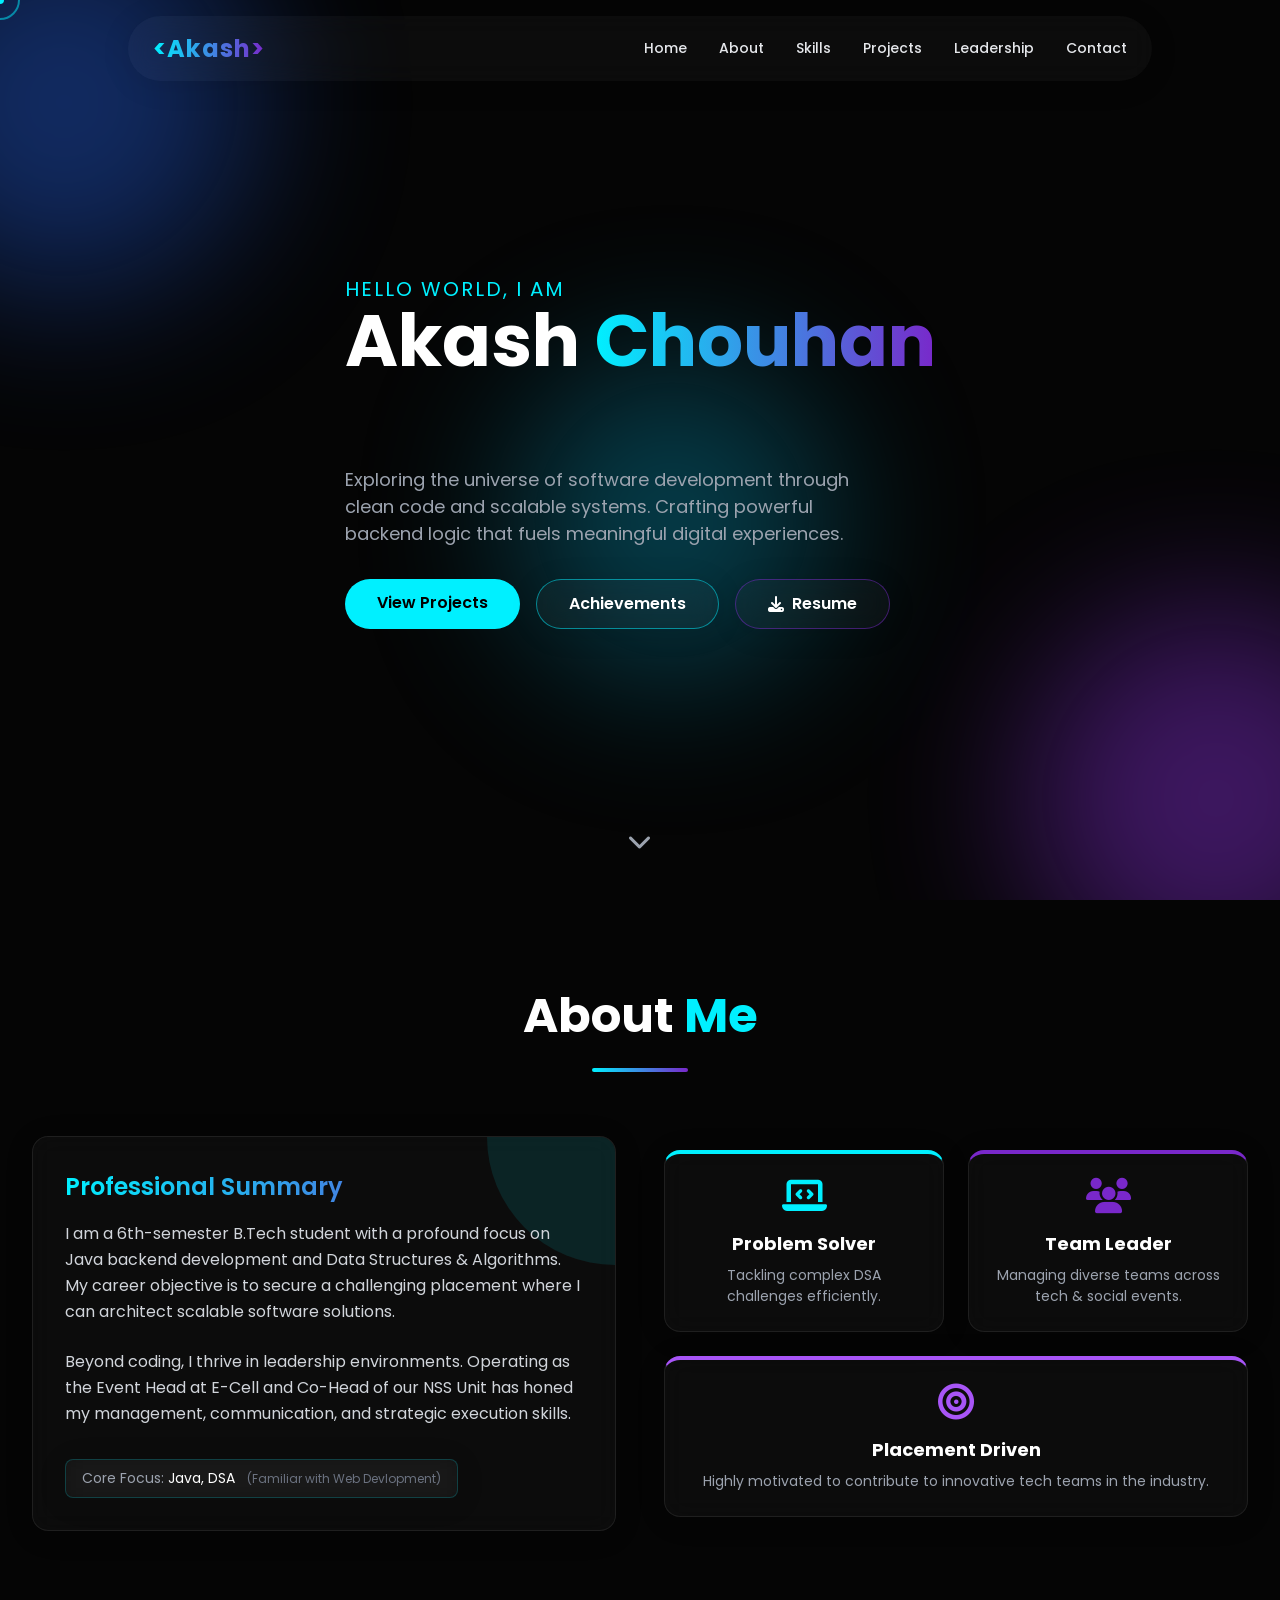
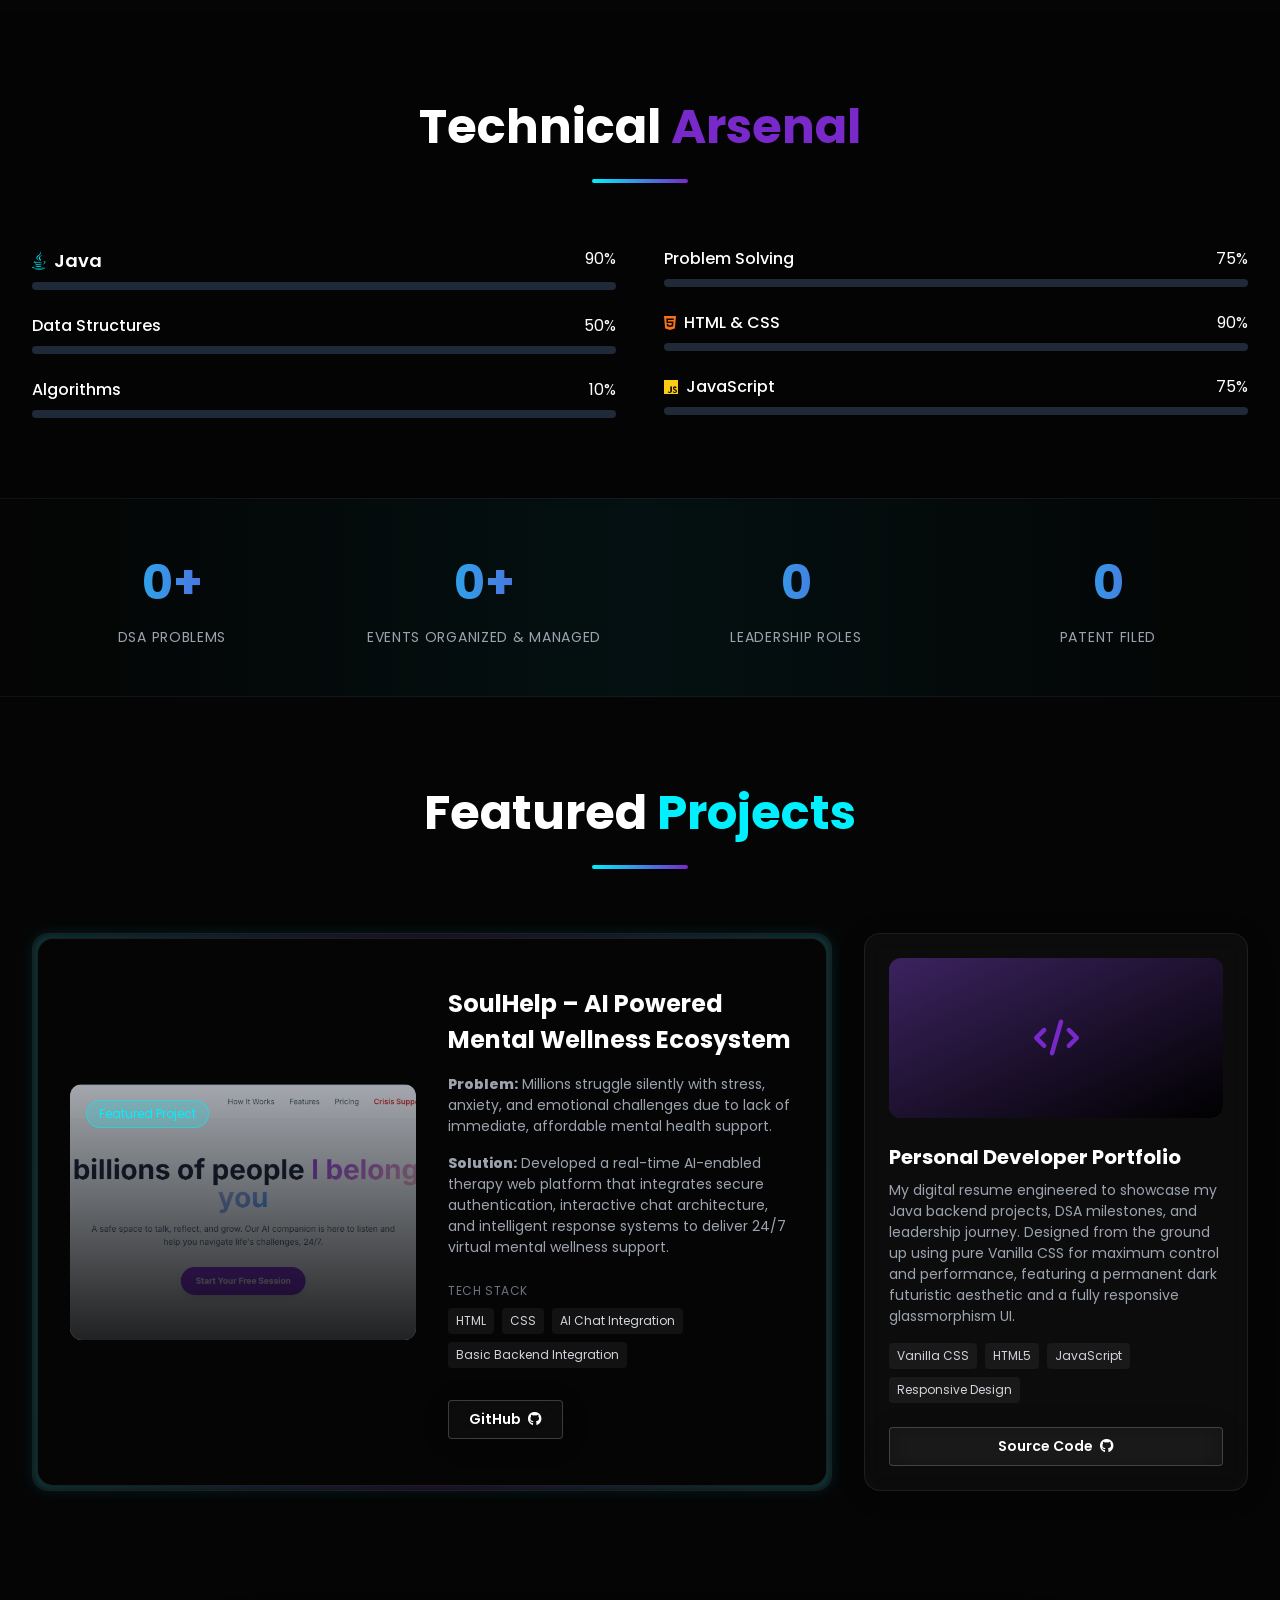
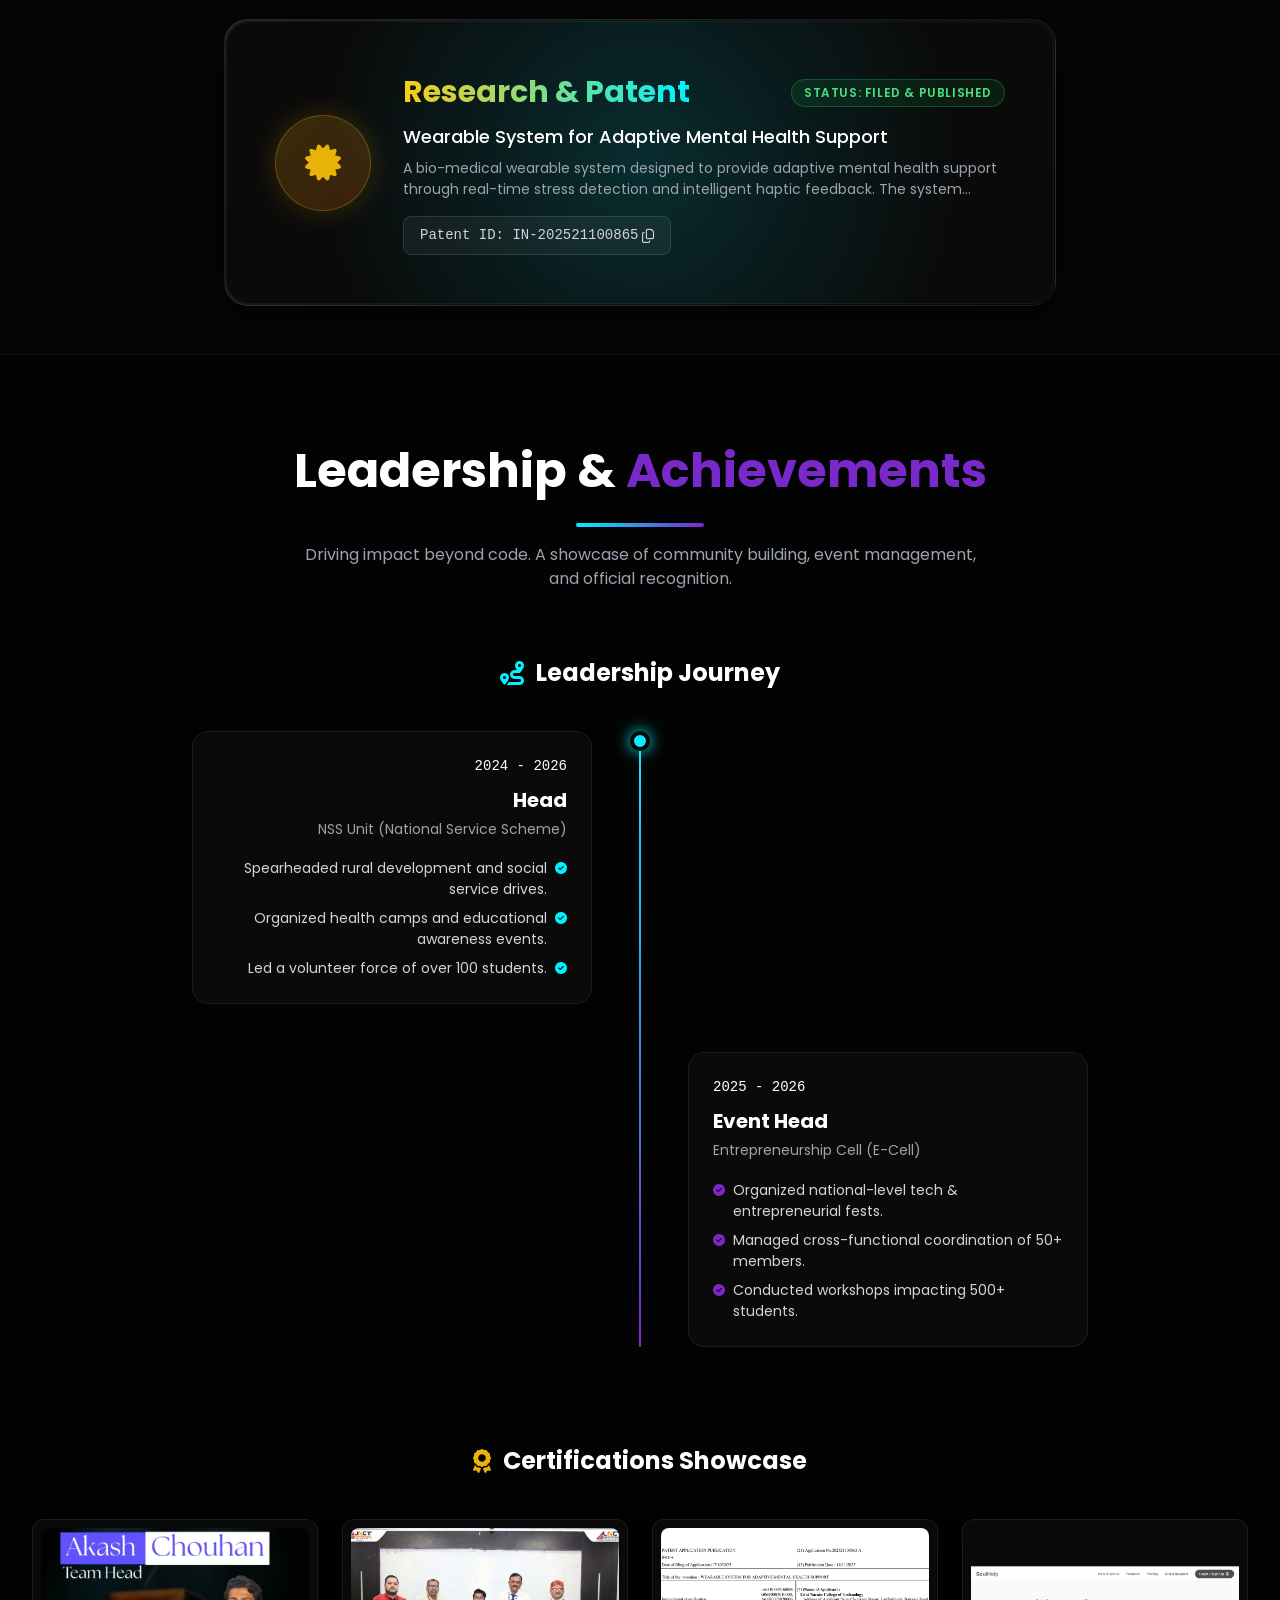
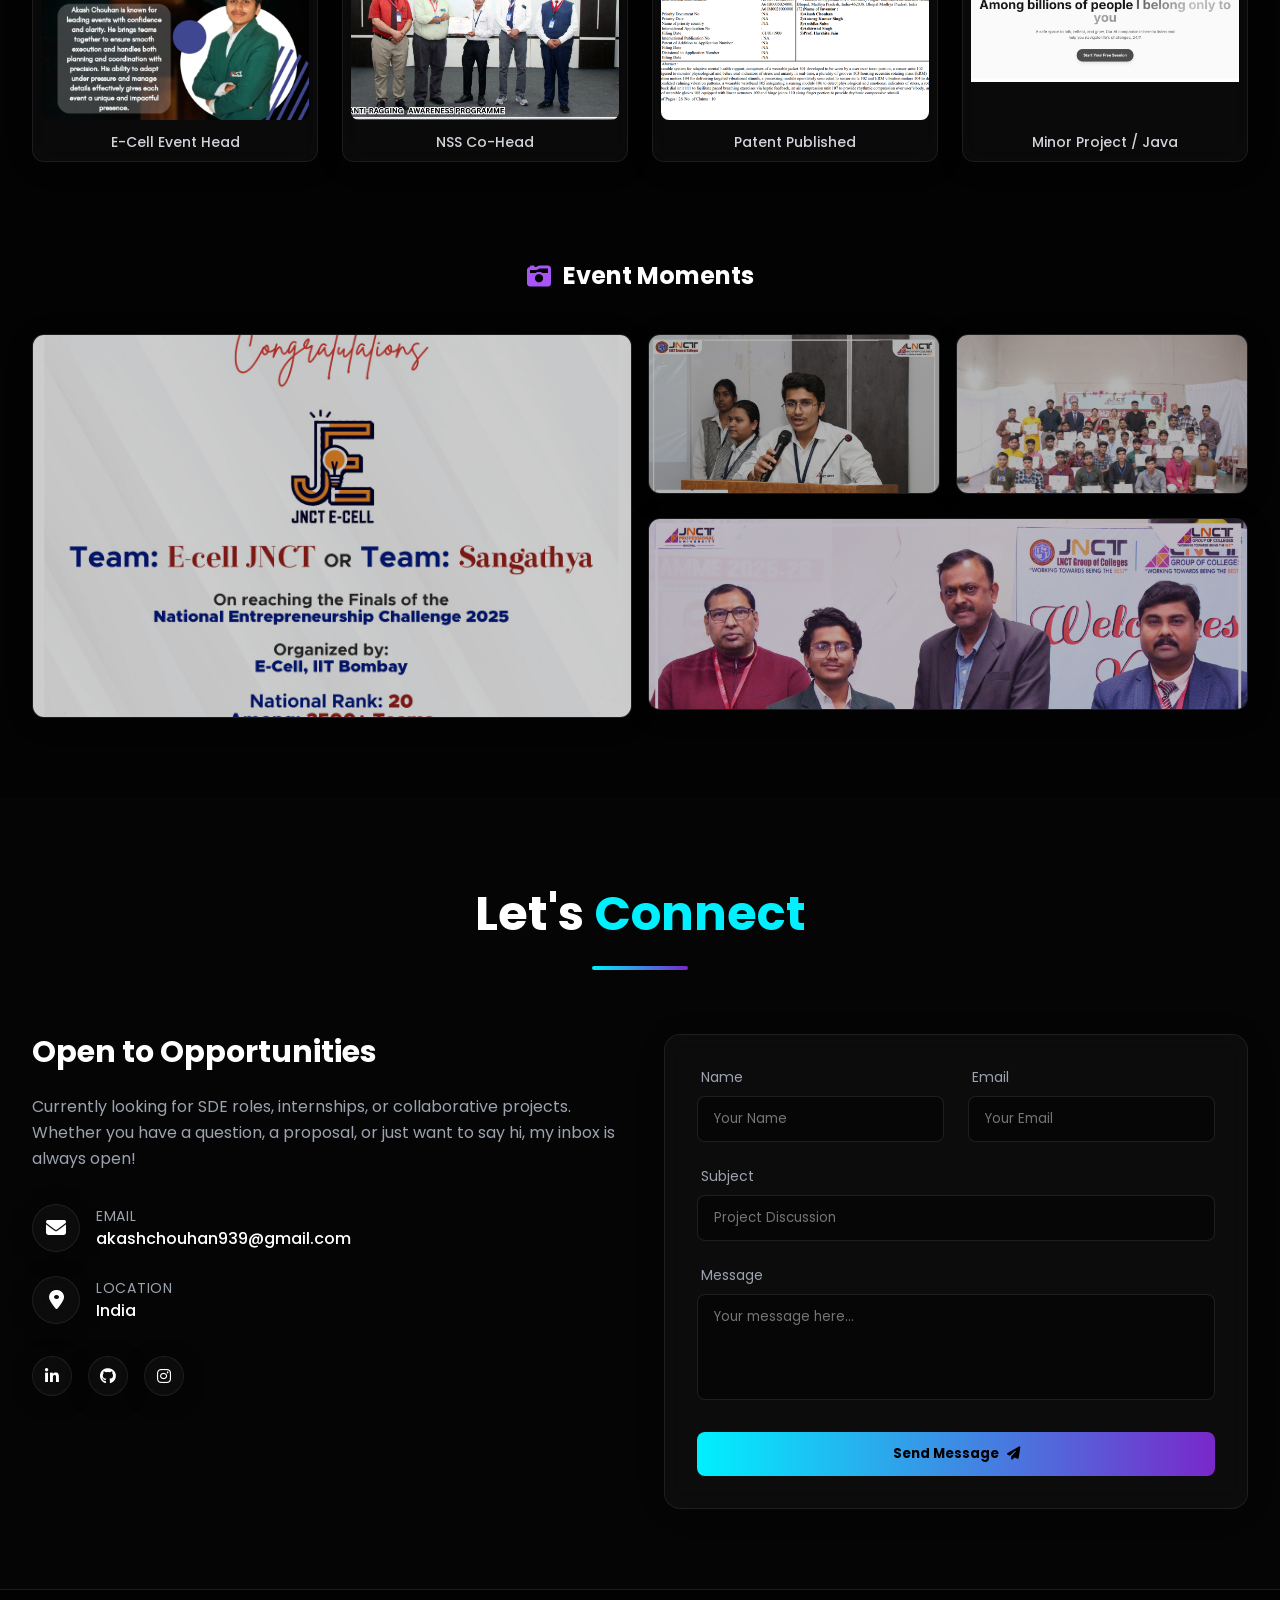
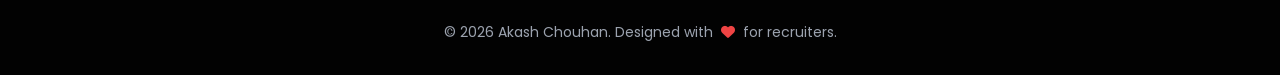
==== commit 0b75fc57: "Remove search icon overlays from certification cards" ====
--- a/index.html
+++ b/index.html
@@ -283,7 +283,7 @@
                     <div class="proj-inner">
                         <div class="proj-img-wrap">
                             <div class="proj-img-box">
-                                <img src="soulhelp_dashboard.png" alt="SoulHelp AI Mental Wellness Ecosystem" class="proj-img">
+                                <img src="Minor-project.png" alt="SoulHelp AI Mental Wellness Ecosystem" class="proj-img">
                                 <div class="proj-img-overlay"></div>
                                 <span class="proj-badge">Featured Project</span>
                             </div>
@@ -452,9 +452,6 @@
                         onclick="openLightbox('Ecell/poster.webp')">
                         <div class="cert-img-wrap">
                             <img src="Ecell/poster.webp" alt="E-Cell Certificate" class="cert-img">
-                            <div class="cert-overlay">
-                                <i class="fas fa-search-plus" style="font-size:1.875rem; color:#fff;"></i>
-                            </div>
                         </div>
                         <p class="cert-title primary">E-Cell Event Head</p>
                     </div>
@@ -463,9 +460,6 @@
                         onclick="openLightbox('NSS/NSS B Certificate/Bcertificate.jpg', 'NSS Co-Head Certificate')">
                         <div class="cert-img-wrap">
                             <img src="NSS/NSS B Certificate/Bcertificate.jpg" alt="NSS Certificate" class="cert-img">
-                            <div class="cert-overlay">
-                                <i class="fas fa-search-plus" style="font-size:1.875rem; color:#fff;"></i>
-                            </div>
                         </div>
                         <p class="cert-title primary">NSS Co-Head</p>
                     </div>
@@ -474,9 +468,6 @@
                         onclick="openLightbox('Patent/main.png', 'Patent Publication Certificate')">
                         <div class="cert-img-wrap">
                             <img src="Patent/main.png" alt="Patent Certificate" class="cert-img">
-                            <div class="cert-overlay cert-overlay-patent">
-                                <i class="fas fa-search-plus" style="font-size:1.875rem; color:#fff;"></i>
-                            </div>
                         </div>
                         <p class="cert-title yellow">Patent Published</p>
                     </div>
@@ -485,9 +476,6 @@
                         onclick="openLightbox('Minor-project.png', 'Minor Project / Java')">
                         <div class="cert-img-wrap">
                             <img src="Minor-project.png" class="cert-img-gray">
-                            <div class="cert-overlay">
-                                <i class="fas fa-search-plus" style="font-size:1.875rem; color:#fff;"></i>
-                            </div>
                         </div>
                         <p class="cert-title primary">Minor Project / Java</p>
                     </div>
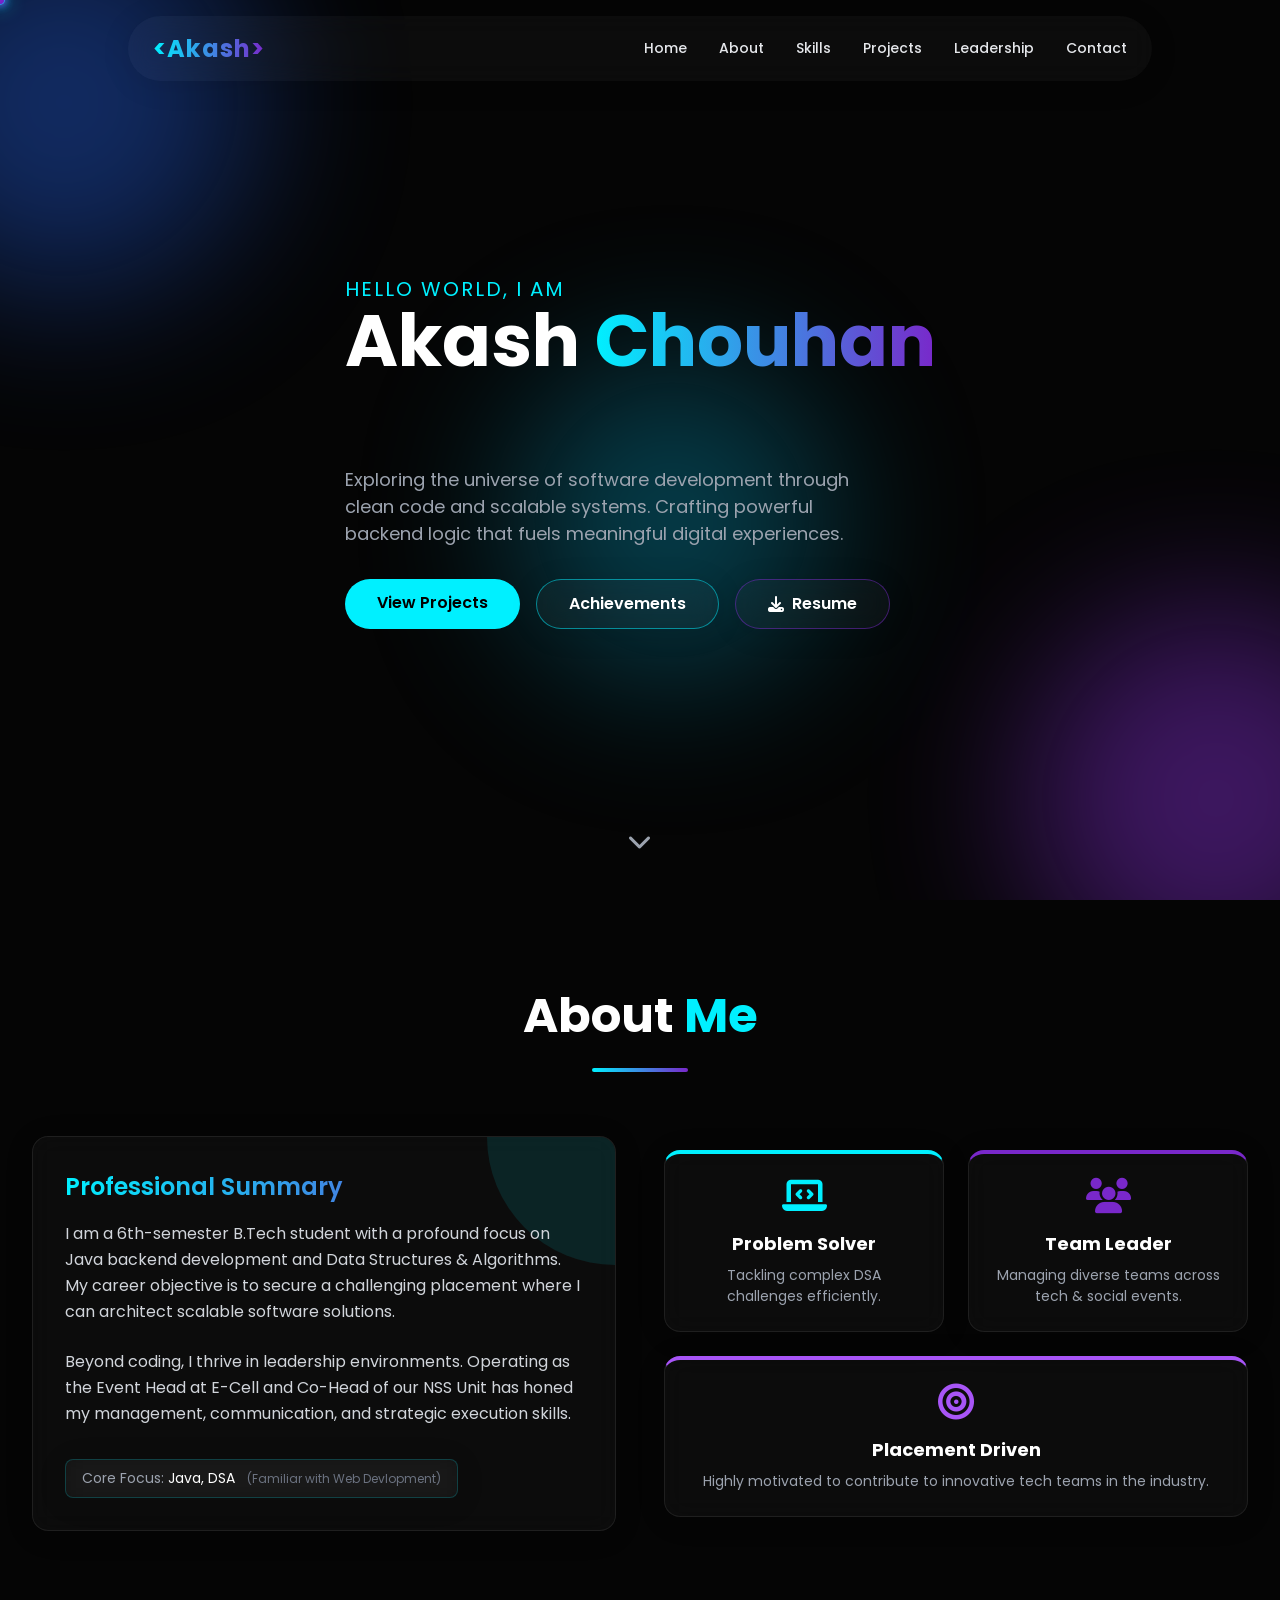
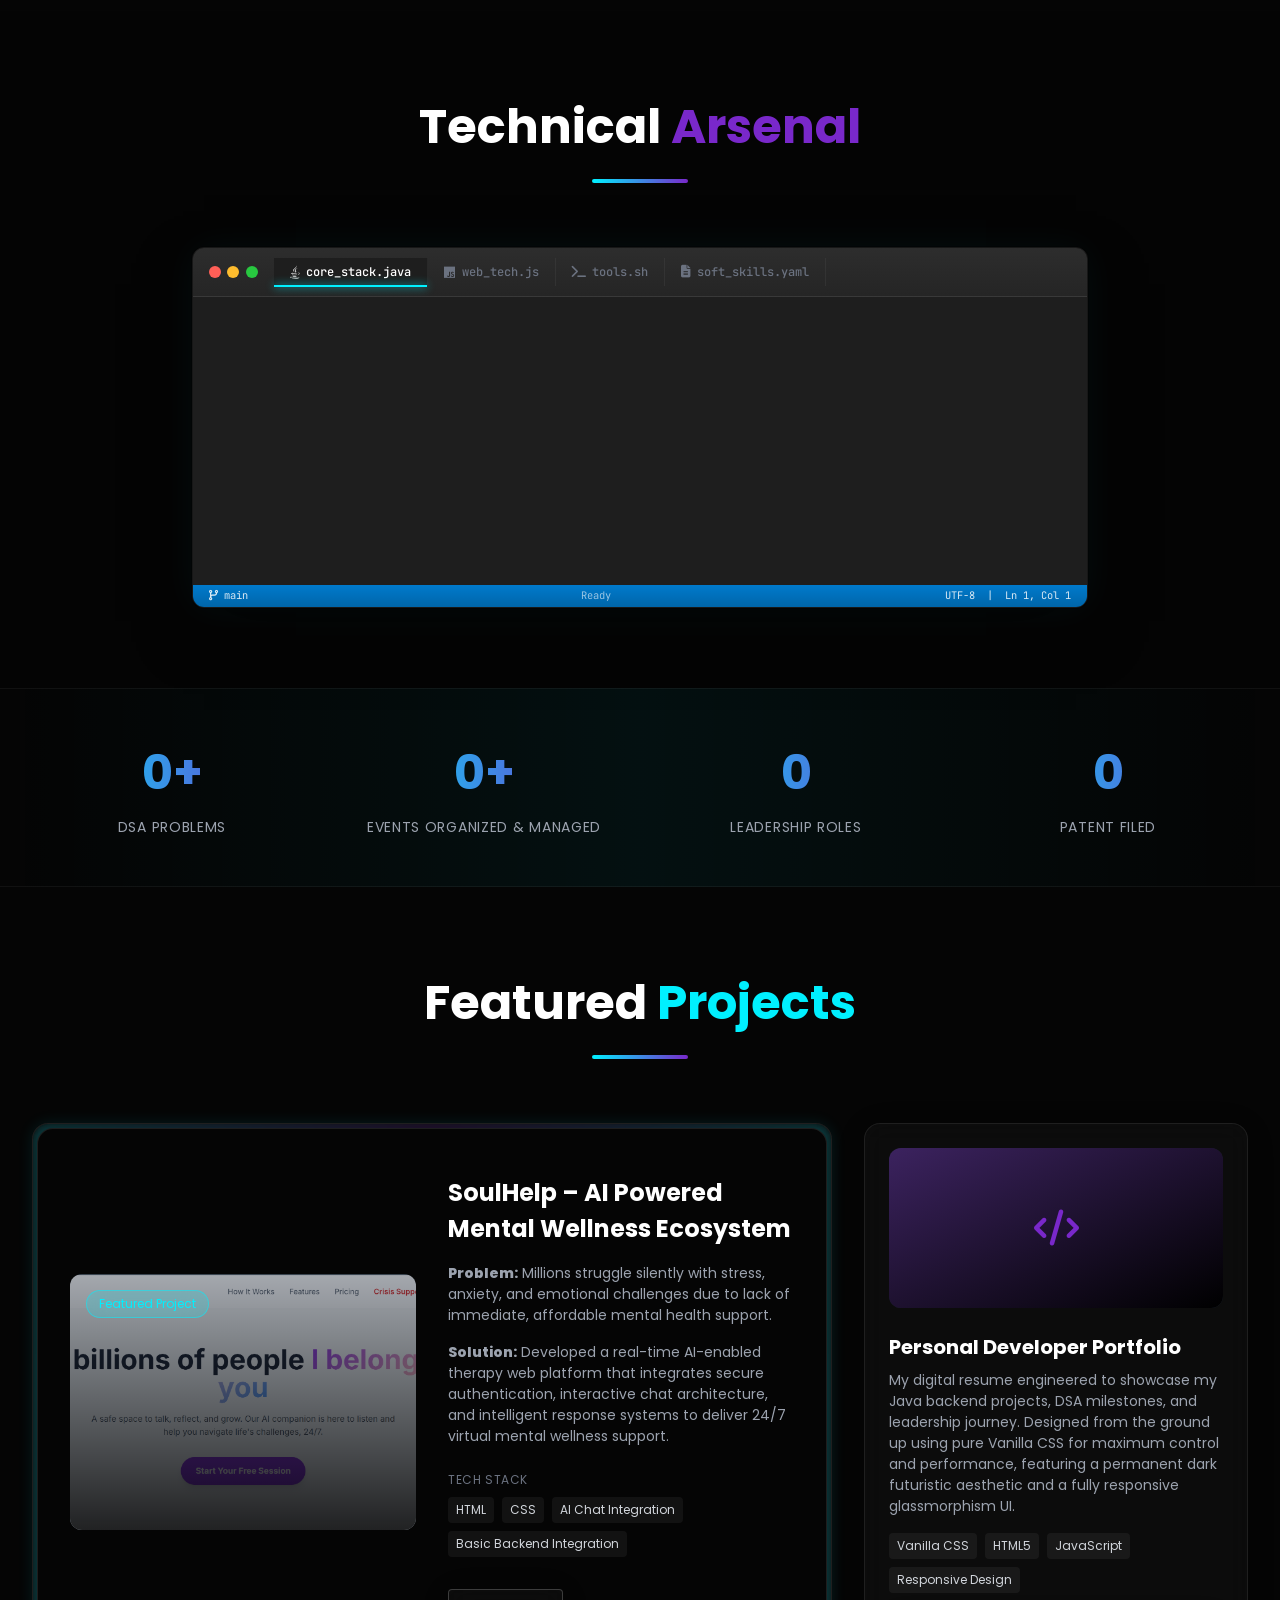
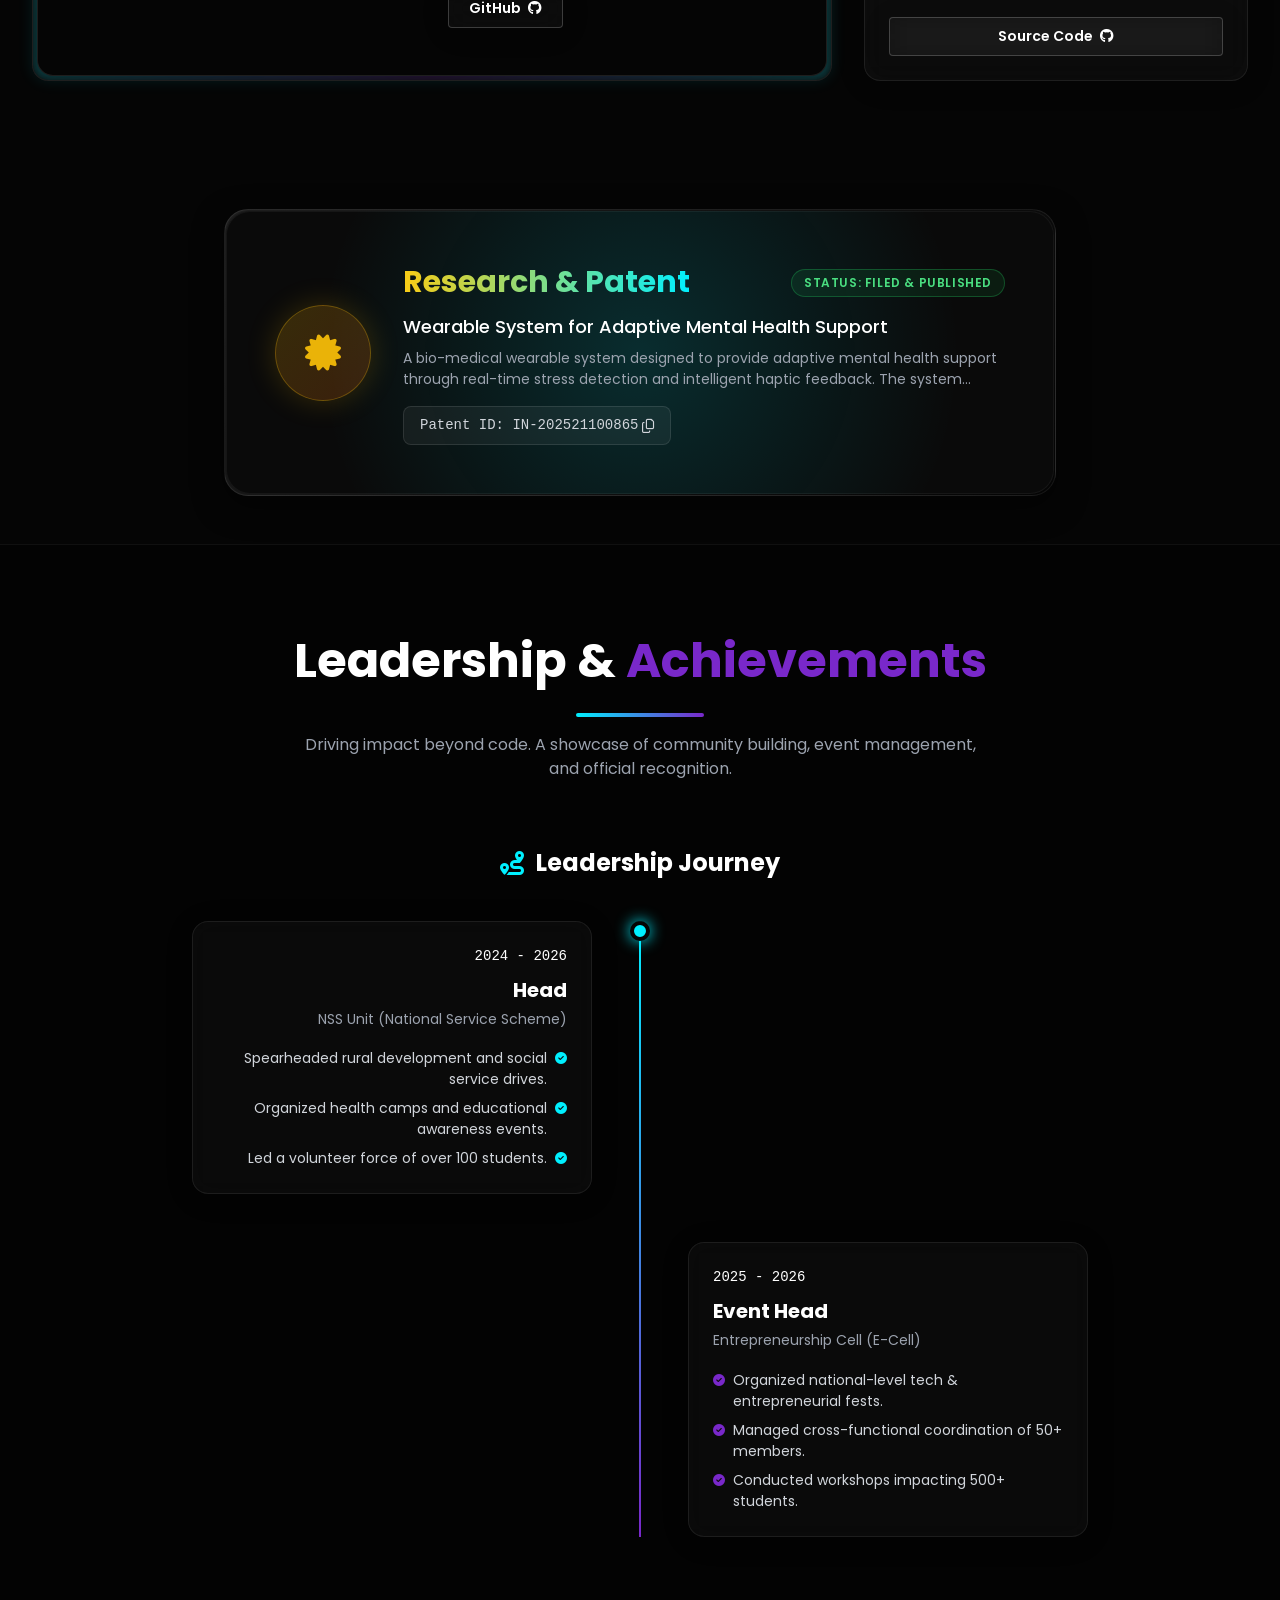
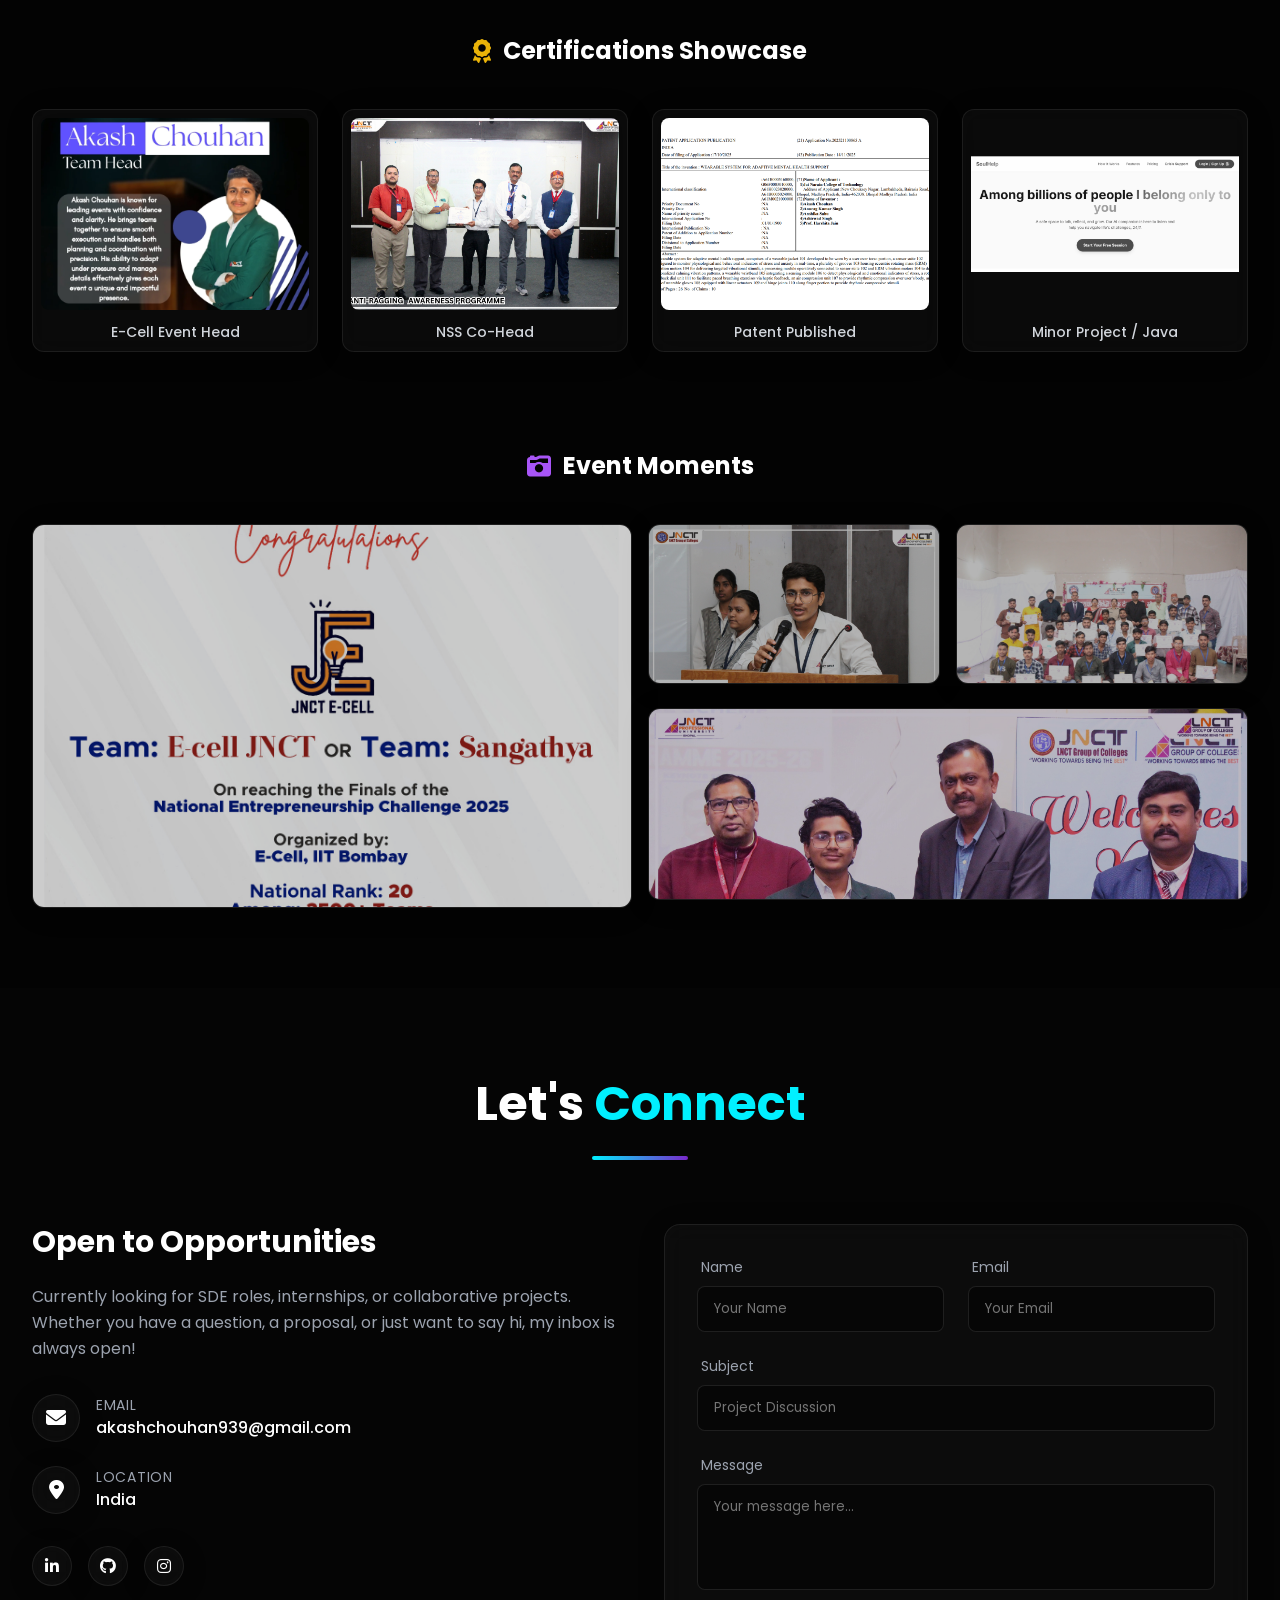
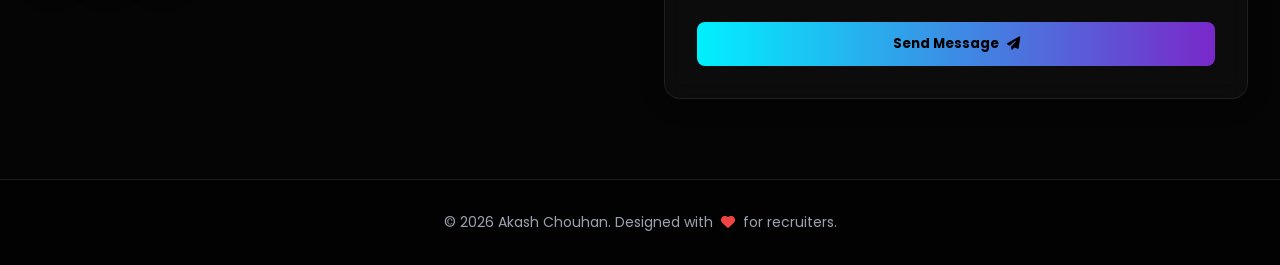
==== commit 4322d4d8: "Updated" ====
--- a/index.html
+++ b/index.html
@@ -12,6 +12,8 @@
     <!-- Google Fonts -->
     <link href="https://fonts.googleapis.com/css2?family=Poppins:wght@300;400;500;600;700;800&display=swap"
         rel="stylesheet">
+    <link href="https://fonts.googleapis.com/css2?family=JetBrains+Mono:wght@400;500;700&display=swap"
+        rel="stylesheet">
 
     <!-- AOS Animation CSS -->
     <link href="https://unpkg.com/aos@2.3.1/dist/aos.css" rel="stylesheet">
@@ -30,9 +32,13 @@
         <div class="loader-ring"></div>
     </div>
 
-    <!-- Custom Cursor -->
+    <!-- Custom Cursor (Cyberpunk Comet) -->
     <div class="cursor-dot"></div>
-    <div class="cursor-outline"></div>
+    <div class="cursor-trail"></div>
+    <div class="cursor-trail"></div>
+    <div class="cursor-trail"></div>
+    <div class="cursor-trail"></div>
+    <div class="cursor-trail"></div>
 
     <!-- Animated Background Shapes -->
     <div class="bg-shapes">
@@ -173,71 +179,46 @@
                 <div class="title-underline"></div>
             </div>
 
-            <div class="skills-grid">
-                <div class="skill-col" data-aos="slide-right" data-aos-delay="100">
-                    <div class="skill-item">
-                        <div class="skill-header">
-                            <span class="skill-name"><i class="fab fa-java text-primary"></i> Java</span>
-                            <span class="skill-percent-highlight">90%</span>
-                        </div>
-                        <div class="skill-bg">
-                            <div class="skill-progress prog-gradient" data-width="90%"></div>
-                        </div>
-                    </div>
-
-                    <div class="skill-item">
-                        <div class="skill-header">
-                            <span class="skill-name-sm">Data Structures</span>
-                            <span class="skill-percent">50%</span>
-                        </div>
-                        <div class="skill-bg">
-                            <div class="skill-progress prog-primary" data-width="50%"></div>
-                        </div>
-                    </div>
-
-                    <div class="skill-item">
-                        <div class="skill-header">
-                            <span class="skill-name-sm">Algorithms</span>
-                            <span class="skill-percent">10%</span>
-                        </div>
-                        <div class="skill-bg">
-                            <div class="skill-progress prog-primary" data-width="10%"></div>
-                        </div>
-                    </div>
-                </div>
-
-                <div class="skill-col" data-aos="slide-left" data-aos-delay="200">
-                    <div class="skill-item">
-                        <div class="skill-header">
-                            <span class="skill-name-sm">Problem Solving</span>
-                            <span class="skill-percent">75%</span>
-                        </div>
-                        <div class="skill-bg">
-                            <div class="skill-progress prog-secondary" data-width="75%"></div>
-                        </div>
-                    </div>
-
-                    <div class="skill-item">
-                        <div class="skill-header">
-                            <span class="skill-name-sm"><i class="fab fa-html5" style="color:#f97316;"></i> HTML &
-                                CSS</span>
-                            <span class="skill-percent">90%</span>
-                        </div>
-                        <div class="skill-bg">
-                            <div class="skill-progress prog-secondary" data-width="90%"></div>
-                        </div>
-                    </div>
-
-                    <div class="skill-item">
-                        <div class="skill-header">
-                            <span class="skill-name-sm"><i class="fab fa-js" style="color:#facc15;"></i>
-                                JavaScript</span>
-                            <span class="skill-percent">75%</span>
-                        </div>
-                        <div class="skill-bg">
-                            <div class="skill-progress prog-secondary" data-width="75%"></div>
-                        </div>
-                    </div>
+            <div class="terminal-window" data-aos="fade-up">
+                <!-- Terminal Title Bar -->
+                <div class="terminal-titlebar">
+                    <div class="terminal-dots">
+                        <span class="td td-red"></span>
+                        <span class="td td-yellow"></span>
+                        <span class="td td-green"></span>
+                    </div>
+                    <div class="terminal-tabs">
+                        <button class="terminal-tab active" data-tab="core" onclick="switchTab('core')">
+                            <i class="fab fa-java"></i> core_stack.java
+                        </button>
+                        <button class="terminal-tab" data-tab="web" onclick="switchTab('web')">
+                            <i class="fab fa-js"></i> web_tech.js
+                        </button>
+                        <button class="terminal-tab" data-tab="tools" onclick="switchTab('tools')">
+                            <i class="fas fa-terminal"></i> tools.sh
+                        </button>
+                        <button class="terminal-tab" data-tab="soft" onclick="switchTab('soft')">
+                            <i class="fas fa-file-alt"></i> soft_skills.yaml
+                        </button>
+                    </div>
+                </div>
+
+                <!-- Terminal Body -->
+                <div class="terminal-body" id="terminal-body">
+                    <div class="terminal-content">
+                        <!-- Line numbers column -->
+                        <div class="line-numbers" id="line-numbers"></div>
+                        <!-- Code content -->
+                        <pre class="code-block" id="code-block"></pre>
+                    </div>
+                    <div class="terminal-cursor" id="terminal-cursor"></div>
+                </div>
+
+                <!-- Terminal Footer / Status Bar -->
+                <div class="terminal-statusbar">
+                    <span class="status-left"><i class="fas fa-code-branch"></i> main</span>
+                    <span class="status-center" id="status-msg">Ready</span>
+                    <span class="status-right">UTF-8 &nbsp;|&nbsp; Ln 1, Col 1</span>
                 </div>
             </div>
         </div>
--- a/style.css
+++ b/style.css
@@ -198,41 +198,47 @@
         }
 
         .cursor-dot,
-        .cursor-outline {
+        .cursor-trail {
             position: fixed;
             top: 0;
             left: 0;
-            transform: translate(-50%, -50%);
             border-radius: 50%;
             z-index: 9999;
             pointer-events: none;
             display: none;
-        }
-
+            transform: translate(-50%, -50%);
+        }
+
+        /* Cyberpunk Comet Core */
         .cursor-dot {
+            width: 10px;
+            height: 10px;
+            background-color: var(--primary);
+            box-shadow: 0 0 10px var(--primary), 0 0 20px var(--primary);
+            transition: width 0.2s, height 0.2s, background-color 0.2s, border 0.2s;
+        }
+
+        /* The Trail Particles */
+        .cursor-trail {
             width: 8px;
             height: 8px;
-            background-color: var(--primary);
-        }
-
-        .cursor-outline {
-            width: 40px;
-            height: 40px;
-            border: 2px solid rgba(0, 240, 255, 0.5);
-            transition: width 0.2s, height 0.2s, background-color 0.2s;
-        }
-
+            background-color: var(--secondary);
+            box-shadow: 0 0 10px var(--secondary);
+            /* Transform and opacity are handled dynamically by JS */
+        }
+
+        /* Hover effect transforms the core into a glowing tech target */
         .cursor-hover {
-            width: 60px;
-            height: 60px;
-            background-color: rgba(0, 240, 255, 0.1);
-            border-color: transparent;
-        }
-
-        @media (min-width: 768px) {
-
+            width: 45px;
+            height: 45px;
+            background-color: transparent;
+            border: 2px solid var(--primary);
+            box-shadow: 0 0 15px var(--primary) inset, 0 0 15px var(--primary);
+        }
+
+        @media (min-width: 768px) {
             .cursor-dot,
-            .cursor-outline {
+            .cursor-trail {
                 display: block;
             }
         }
@@ -826,77 +832,242 @@
         }
 
         /* =========================================
-           8. SKILLS
+           8. TECHNICAL ARSENAL — CODE EDITOR THEME
            ========================================= */
         .bg-overlay-dark {
             background-color: rgba(0, 0, 0, 0.2);
         }
 
-        .skills-grid {
-            display: grid;
-            grid-template-columns: 1fr;
-            gap: 3rem;
-        }
-
-        @media (min-width: 768px) {
-            .skills-grid {
-                grid-template-columns: repeat(2, 1fr);
-            }
-        }
-
-        .skill-col {
-            display: flex;
-            flex-direction: column;
-            gap: 1.5rem;
-        }
-
-        .skill-header {
+        .terminal-window {
+            max-width: 56rem;
+            margin: 0 auto;
+            border-radius: 0.75rem;
+            overflow: hidden;
+            border: 1px solid rgba(255, 255, 255, 0.08);
+            box-shadow:
+                0 0 0 1px rgba(0, 0, 0, 0.3),
+                0 25px 60px -12px rgba(0, 0, 0, 0.5),
+                0 0 40px rgba(0, 240, 255, 0.05);
+            transition: box-shadow 0.5s ease, transform 0.3s ease;
+        }
+
+        .terminal-window:hover {
+            box-shadow:
+                0 0 0 1px rgba(0, 240, 255, 0.15),
+                0 30px 70px -12px rgba(0, 0, 0, 0.6),
+                0 0 60px rgba(0, 240, 255, 0.08);
+            transform: translateY(-3px);
+        }
+
+        /* Title Bar */
+        .terminal-titlebar {
+            background: linear-gradient(180deg, #2d2d2d 0%, #252525 100%);
+            padding: 0.6rem 1rem;
+            display: flex;
+            align-items: center;
+            gap: 1rem;
+            border-bottom: 1px solid rgba(255, 255, 255, 0.06);
+            overflow-x: auto;
+            scrollbar-width: none;
+        }
+
+        .terminal-titlebar::-webkit-scrollbar {
+            display: none;
+        }
+
+        .terminal-dots {
+            display: flex;
+            gap: 0.4rem;
+            flex-shrink: 0;
+        }
+
+        .td {
+            width: 12px;
+            height: 12px;
+            border-radius: 50%;
+            transition: transform 0.2s ease, filter 0.2s ease;
+        }
+
+        .td:hover {
+            transform: scale(1.25);
+            filter: brightness(1.3);
+        }
+
+        .td-red { background-color: #ff5f57; }
+        .td-yellow { background-color: #febc2e; }
+        .td-green { background-color: #28c840; }
+
+        /* Tabs */
+        .terminal-tabs {
+            display: flex;
+            gap: 0;
+            flex-shrink: 0;
+        }
+
+        .terminal-tab {
+            padding: 0.4rem 1rem;
+            font-size: 0.75rem;
+            font-weight: 500;
+            color: #6b7280;
+            cursor: pointer;
+            border: none;
+            background: transparent;
+            border-right: 1px solid rgba(255, 255, 255, 0.05);
+            display: flex;
+            align-items: center;
+            gap: 0.4rem;
+            white-space: nowrap;
+            transition: color 0.25s ease, background 0.25s ease;
+            position: relative;
+            font-family: 'JetBrains Mono', 'Fira Code', 'Consolas', monospace;
+        }
+
+        .terminal-tab:hover {
+            color: #d1d5db;
+            background: rgba(255, 255, 255, 0.04);
+        }
+
+        .terminal-tab.active {
+            color: #fff;
+            background: #1e1e1e;
+        }
+
+        .terminal-tab.active::after {
+            content: '';
+            position: absolute;
+            bottom: -1px;
+            left: 0;
+            right: 0;
+            height: 2px;
+            background: var(--primary);
+            box-shadow: 0 0 8px var(--primary);
+        }
+
+        .terminal-tab i {
+            font-size: 0.8rem;
+        }
+
+        /* Terminal Body */
+        .terminal-body {
+            background: #1e1e1e;
+            padding: 1.25rem 0;
+            min-height: 18rem;
+            position: relative;
+            overflow: hidden;
+        }
+
+        .terminal-content {
+            display: flex;
+            gap: 0;
+        }
+
+        /* Line Numbers */
+        .line-numbers {
+            padding: 0 0.75rem 0 1.25rem;
+            text-align: right;
+            color: #4a5568;
+            font-family: 'JetBrains Mono', 'Fira Code', 'Consolas', monospace;
+            font-size: 0.8rem;
+            line-height: 1.75;
+            user-select: none;
+            border-right: 1px solid rgba(255, 255, 255, 0.06);
+            flex-shrink: 0;
+            min-width: 2.5rem;
+        }
+
+        /* Code Block */
+        .code-block {
+            margin: 0;
+            padding: 0 1.25rem;
+            font-family: 'JetBrains Mono', 'Fira Code', 'Consolas', monospace;
+            font-size: 0.8rem;
+            line-height: 1.75;
+            color: #d4d4d4;
+            overflow-x: auto;
+            white-space: pre;
+            flex: 1;
+        }
+
+        /* Syntax Highlighting Colors */
+        .code-block .syn-keyword { color: #c586c0; }
+        .code-block .syn-class { color: #4ec9b0; }
+        .code-block .syn-type { color: #4ec9b0; }
+        .code-block .syn-string { color: #ce9178; }
+        .code-block .syn-comment { color: #6a9955; font-style: italic; }
+        .code-block .syn-function { color: #dcdcaa; }
+        .code-block .syn-variable { color: #9cdcfe; }
+        .code-block .syn-number { color: #b5cea8; }
+        .code-block .syn-operator { color: #d4d4d4; }
+        .code-block .syn-bracket { color: #ffd700; }
+        .code-block .syn-decorator { color: #dcdcaa; }
+        .code-block .syn-property { color: #9cdcfe; }
+        .code-block .syn-tag { color: #569cd6; }
+        .code-block .syn-symbol { color: #569cd6; }
+
+        /* Blinking Cursor */
+        .terminal-cursor {
+            display: none;
+        }
+
+        /* Status Bar */
+        .terminal-statusbar {
+            background: linear-gradient(180deg, #007acc 0%, #0065a9 100%);
+            padding: 0.2rem 1rem;
             display: flex;
             justify-content: space-between;
-            margin-bottom: 0.5rem;
-        }
-
-        .skill-name {
-            font-weight: 600;
-            font-size: 1.125rem;
-            display: flex;
-            align-items: center;
-            gap: 0.5rem;
-        }
-
-        .skill-name-sm {
-            font-weight: 500;
-            display: flex;
-            align-items: center;
-            gap: 0.5rem;
-        }
-
-        .skill-bg {
-            height: 0.5rem;
-            width: 100%;
-            background-color: #1f2937;
-            border-radius: 9999px;
-            overflow: hidden;
-        }
-
-        .skill-progress {
-            width: 0;
-            height: 100%;
-            border-radius: 9999px;
-            transition: width 1.5s cubic-bezier(0.1, 0.5, 0.1, 1);
-        }
-
-        .prog-gradient {
-            background: linear-gradient(to right, #22d3ee, #2563eb);
-            box-shadow: 0 0 10px var(--primary);
-        }
-
-        .prog-primary {
-            background-color: rgba(0, 240, 255, 0.8);
-        }
-
-        .prog-secondary {
-            background-color: rgba(121, 40, 202, 0.8);
+            align-items: center;
+            font-family: 'JetBrains Mono', 'Fira Code', 'Consolas', monospace;
+            font-size: 0.65rem;
+            color: rgba(255, 255, 255, 0.85);
+        }
+
+        .status-left, .status-right {
+            display: flex;
+            align-items: center;
+            gap: 0.35rem;
+        }
+
+        .status-center {
+            color: rgba(255, 255, 255, 0.6);
+        }
+
+        @media (max-width: 640px) {
+            .status-right { display: none; }
+        }
+
+        /* Active line highlight */
+        .code-line-active {
+            background: rgba(255, 255, 255, 0.04);
+            display: block;
+        }
+
+        /* Typing animation glow */
+        @keyframes terminalGlow {
+            0%, 100% { box-shadow: 0 0 40px rgba(0, 240, 255, 0.05); }
+            50% { box-shadow: 0 0 60px rgba(0, 240, 255, 0.12); }
+        }
+
+        .terminal-typing {
+            animation: terminalGlow 2s ease-in-out infinite;
+        }
+
+        /* Mobile responsiveness */
+        @media (max-width: 640px) {
+            .terminal-body {
+                min-height: 14rem;
+            }
+            .code-block {
+                font-size: 0.7rem;
+            }
+            .line-numbers {
+                font-size: 0.7rem;
+                padding: 0 0.5rem 0 0.75rem;
+                min-width: 2rem;
+            }
+            .terminal-tab {
+                font-size: 0.65rem;
+                padding: 0.35rem 0.6rem;
+            }
         }
 
         /* =========================================
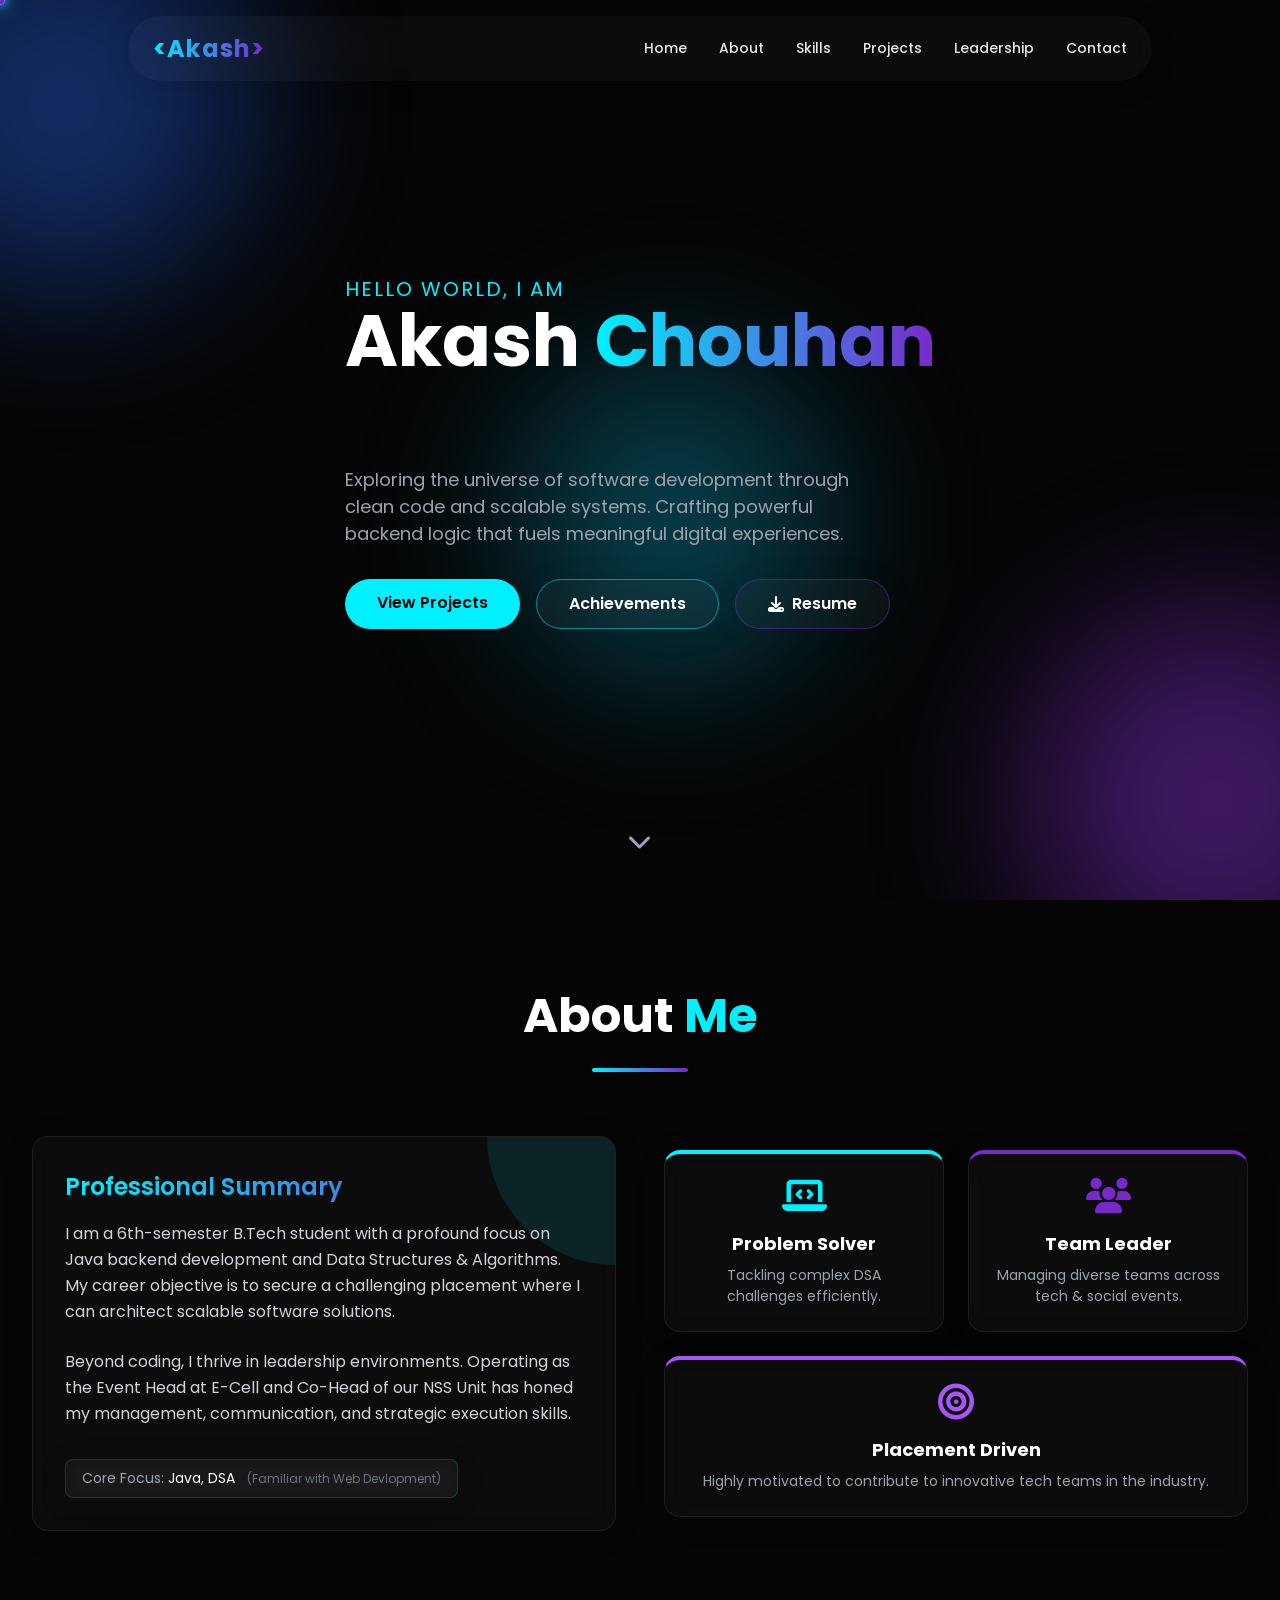
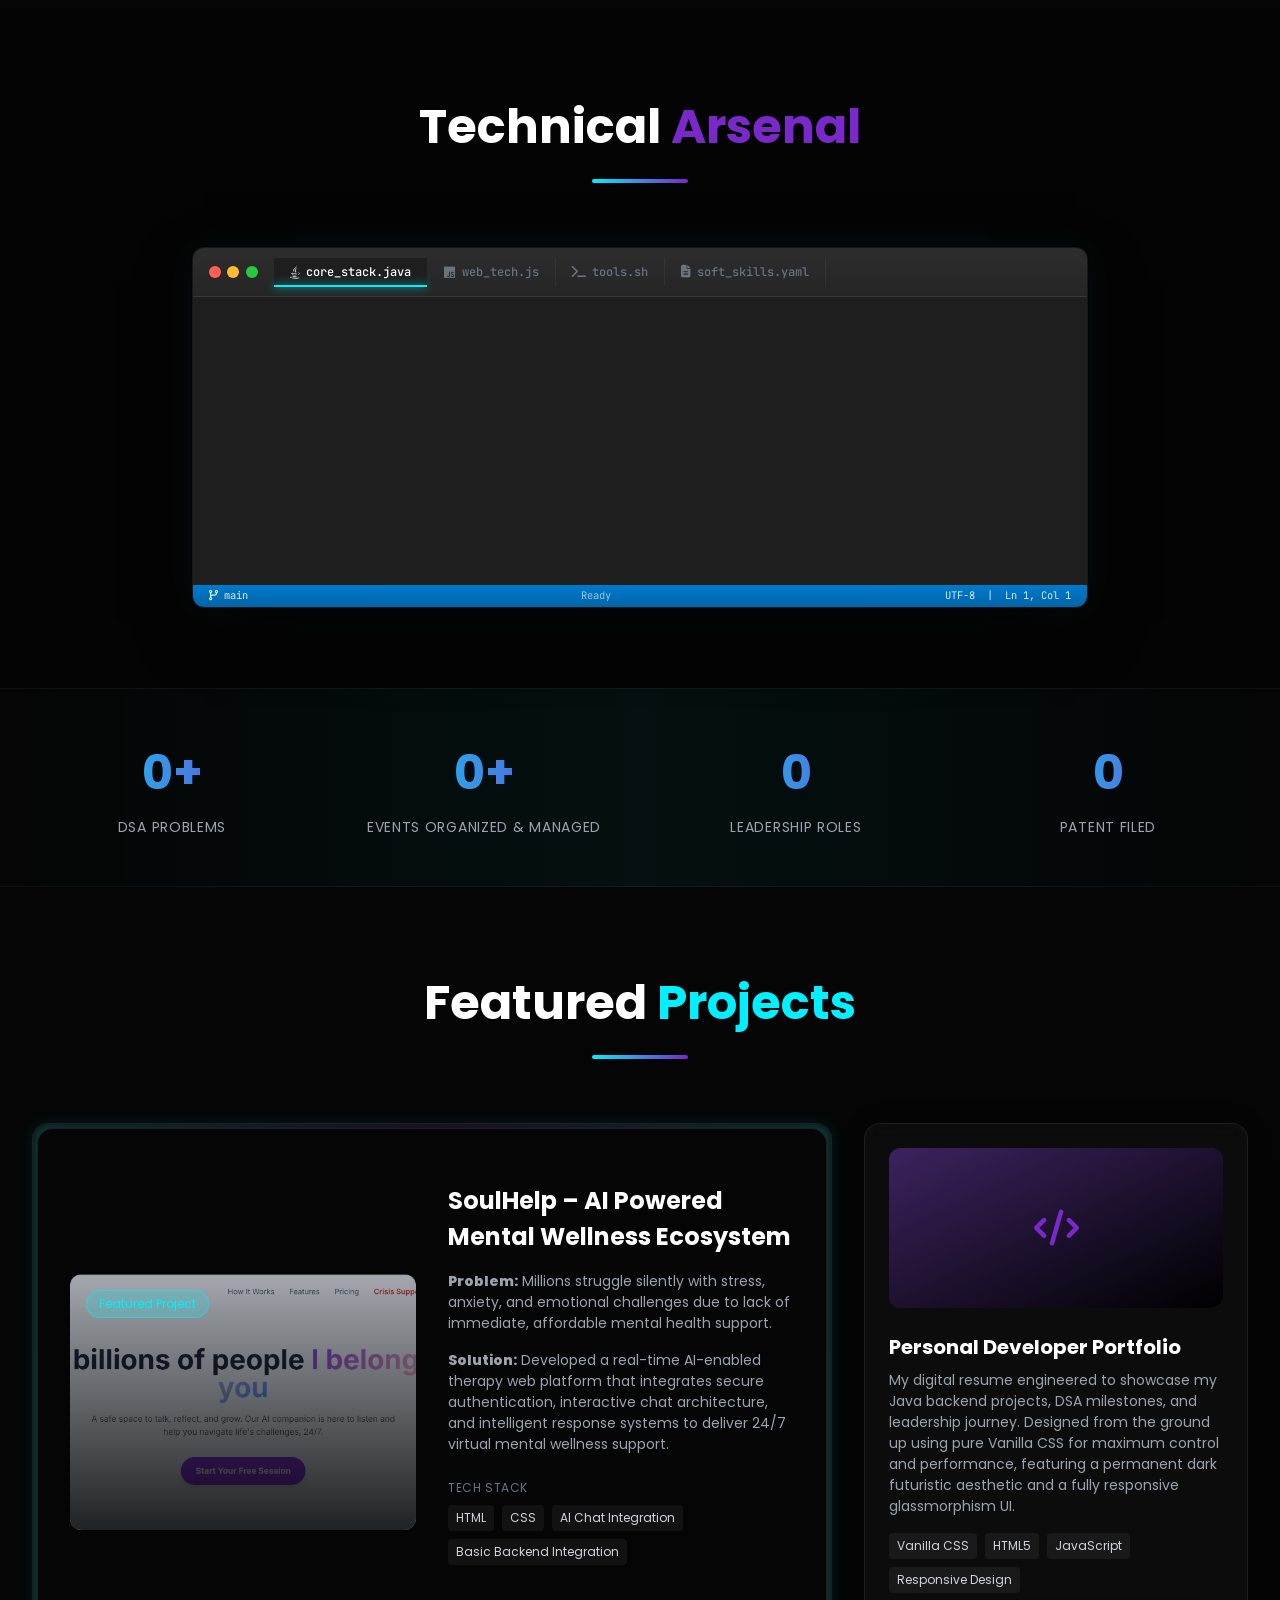
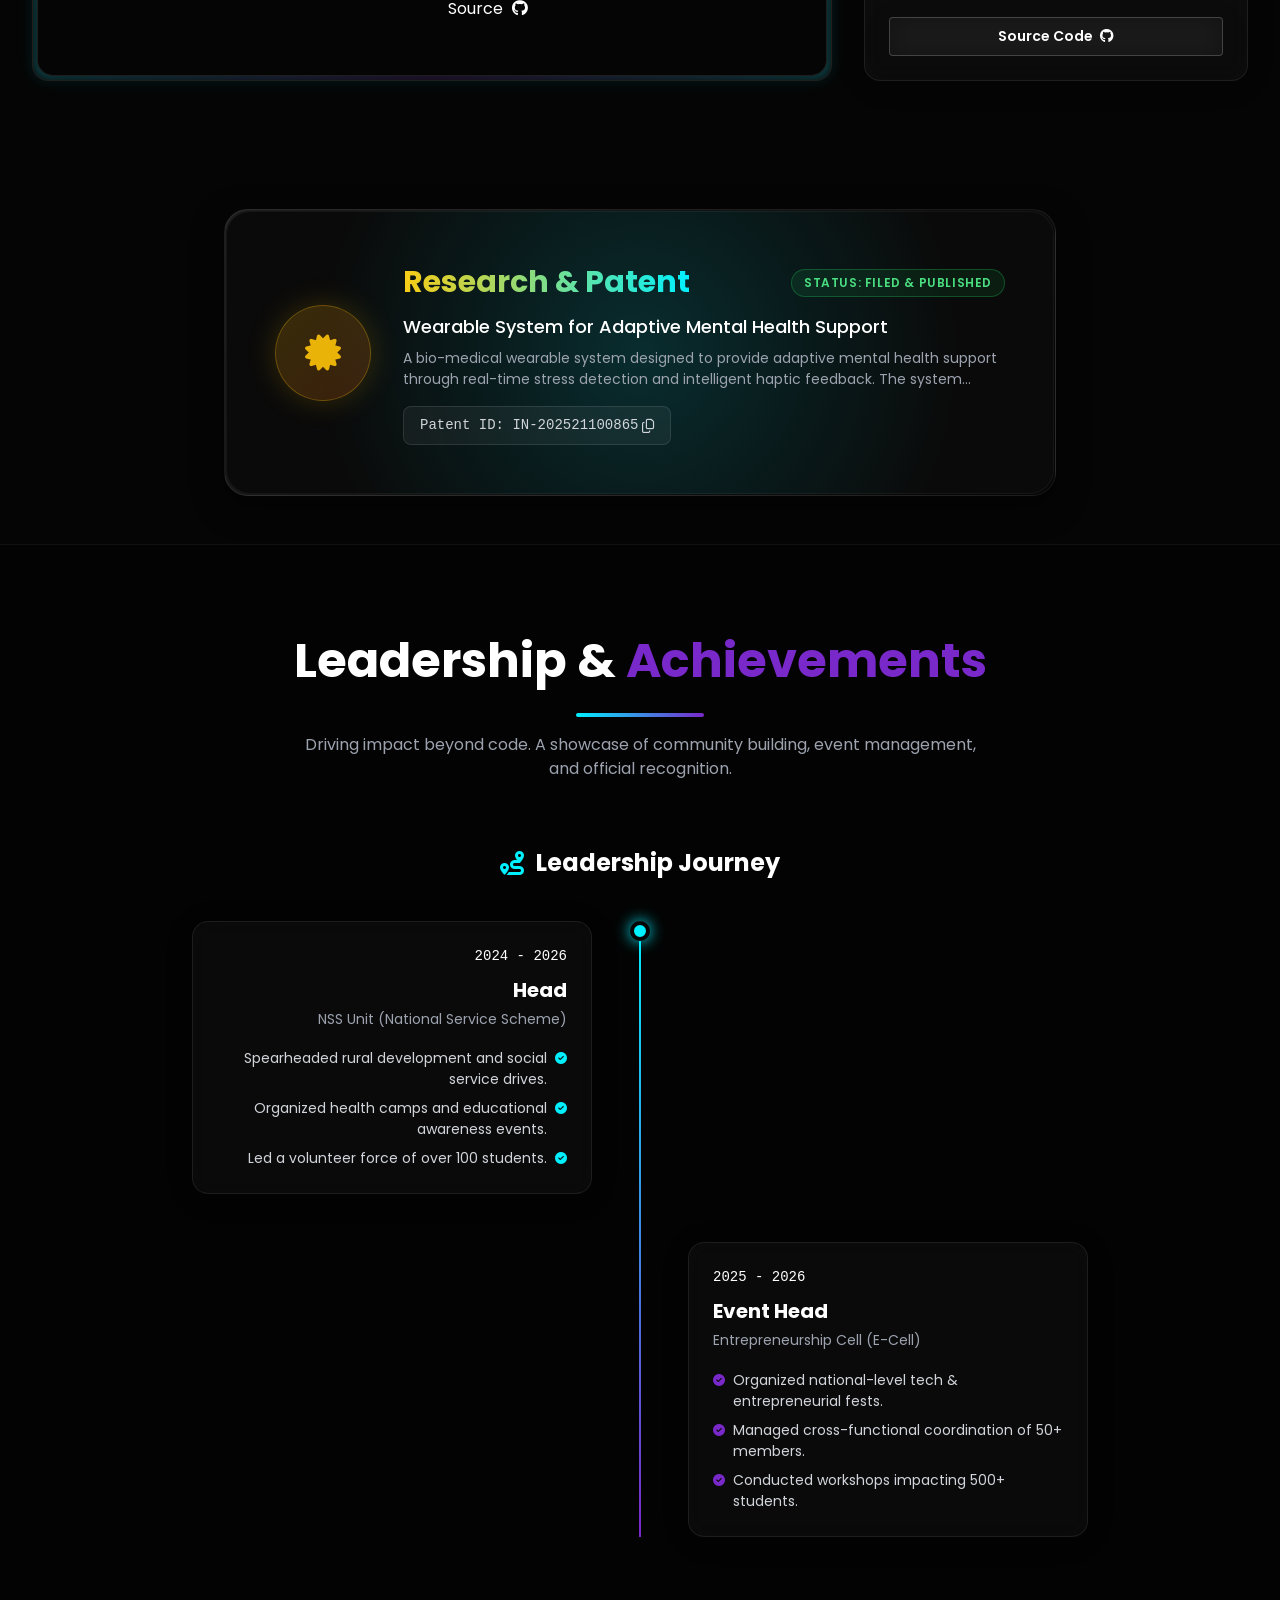
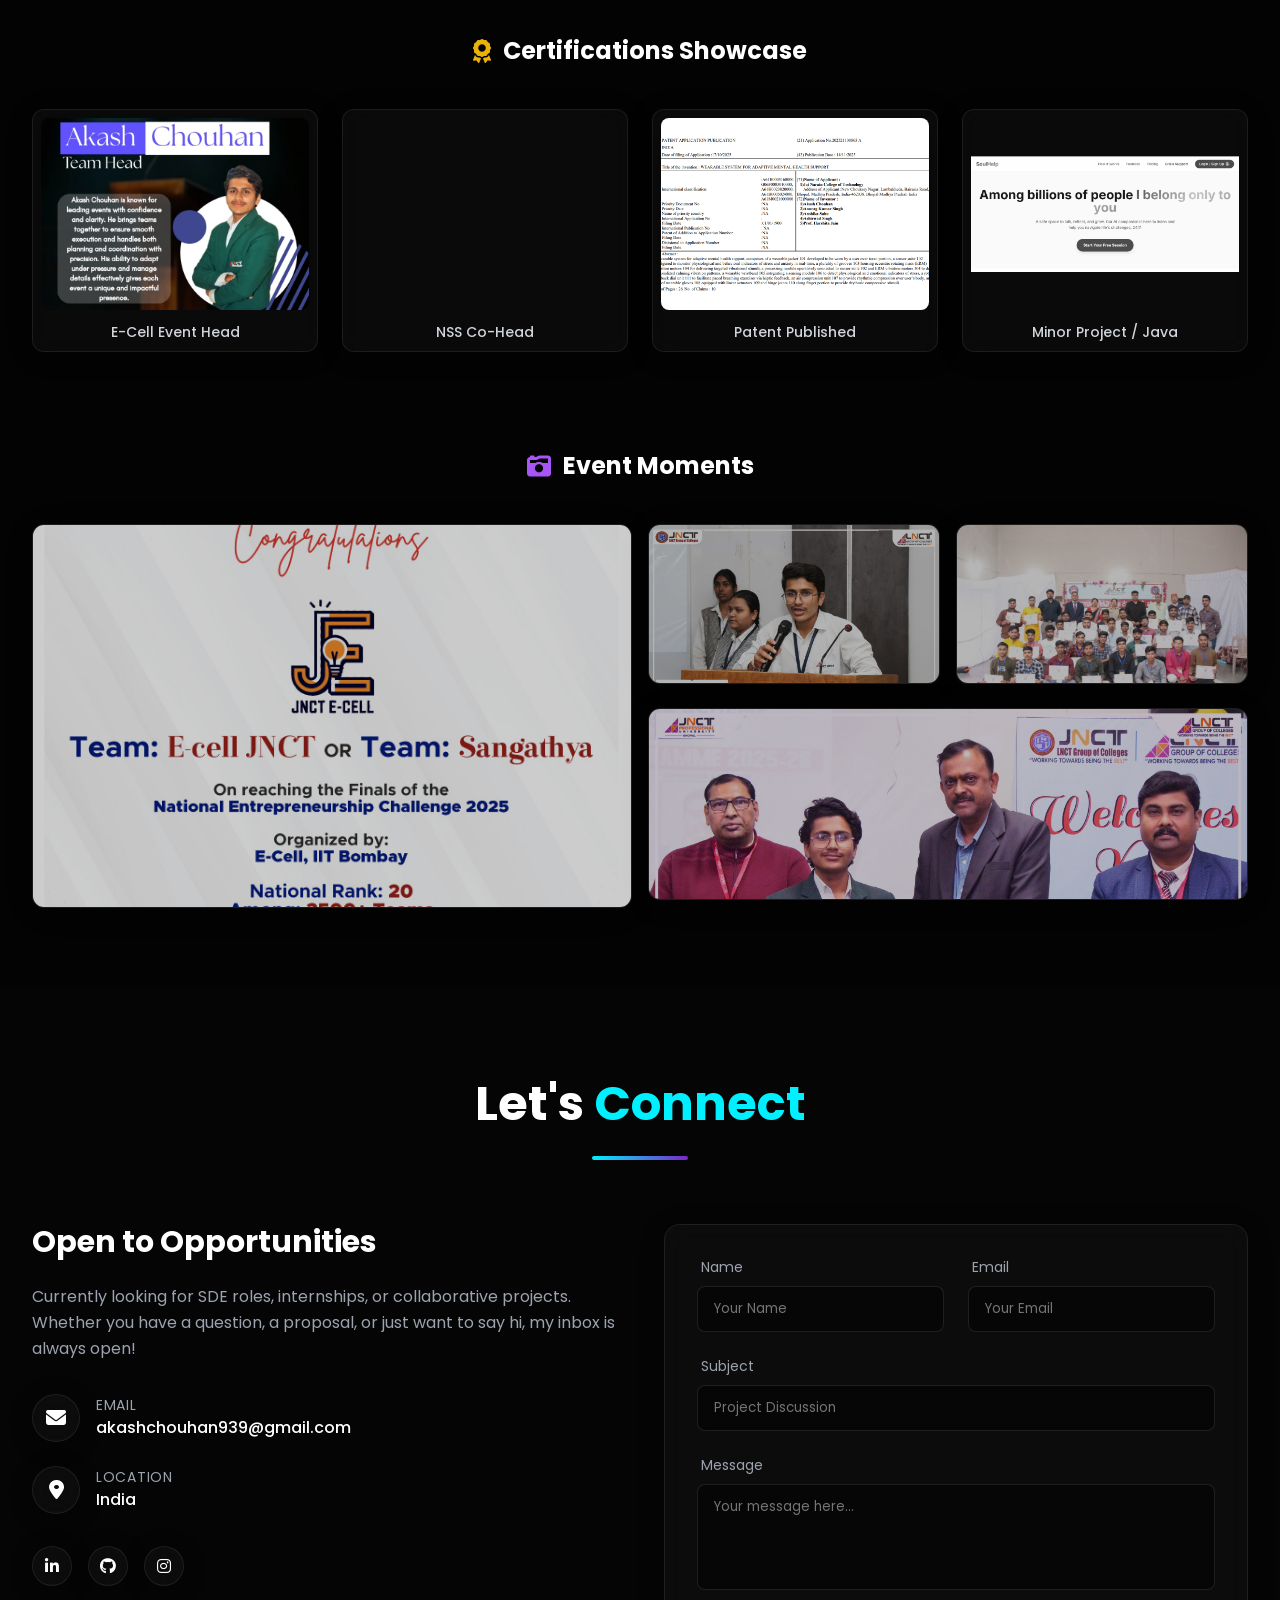
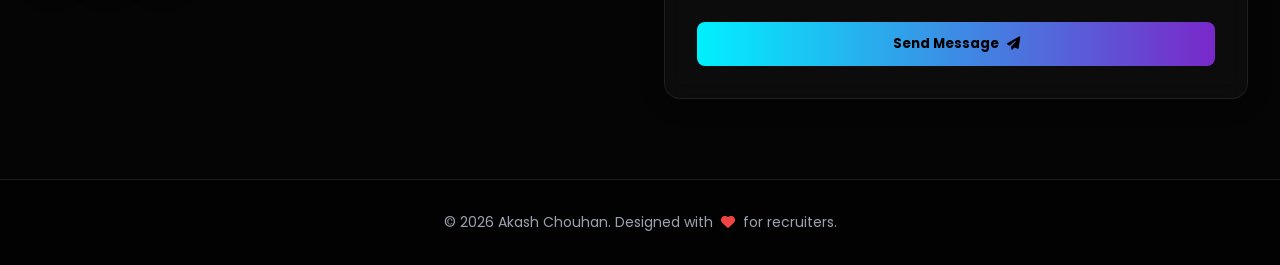
==== commit f2814343: "Updated Version" ====
--- a/index.html
+++ b/index.html
@@ -9,28 +9,34 @@
     <meta name="keywords" content="Akash Chouhan, Java Developer, Software Developer, Portfolio, DSA, Web Development">
     <title>Akash Chouhan</title>
 
+    <!-- Favicon -->
+    <link rel="icon" type="image/png" href="favicon.png">
+
     <!-- Google Fonts -->
-    <link href="https://fonts.googleapis.com/css2?family=Poppins:wght@300;400;500;600;700;800&display=swap"
-        rel="stylesheet">
-    <link href="https://fonts.googleapis.com/css2?family=JetBrains+Mono:wght@400;500;700&display=swap"
-        rel="stylesheet">
+    <link rel="preconnect" href="https://fonts.googleapis.com">
+    <link rel="preconnect" href="https://fonts.gstatic.com" crossorigin>
+    <link rel="preload" href="https://fonts.googleapis.com/css2?family=Poppins:wght@300;400;500;600;700;800&display=swap" as="style" onload="this.onload=null;this.rel='stylesheet'">
+    <noscript><link rel="stylesheet" href="https://fonts.googleapis.com/css2?family=Poppins:wght@300;400;500;600;700;800&display=swap"></noscript>
+    <link rel="preload" href="https://fonts.googleapis.com/css2?family=JetBrains+Mono:wght@400;500;700&display=swap" as="style" onload="this.onload=null;this.rel='stylesheet'">
+    <noscript><link rel="stylesheet" href="https://fonts.googleapis.com/css2?family=JetBrains+Mono:wght@400;500;700&display=swap"></noscript>
 
     <!-- AOS Animation CSS -->
-    <link href="https://unpkg.com/aos@2.3.1/dist/aos.css" rel="stylesheet">
+    <link rel="preload" href="https://unpkg.com/aos@2.3.1/dist/aos.css" as="style" onload="this.onload=null;this.rel='stylesheet'">
+    <noscript><link rel="stylesheet" href="https://unpkg.com/aos@2.3.1/dist/aos.css"></noscript>
 
     <!-- FontAwesome -->
 
-    <link rel="stylesheet" href="https://cdnjs.cloudflare.com/ajax/libs/font-awesome/6.4.0/css/all.min.css">
-    <link rel="stylesheet" href="style.css">
+    <link rel="preload" href="https://cdnjs.cloudflare.com/ajax/libs/font-awesome/6.4.0/css/all.min.css" as="style" onload="this.onload=null;this.rel='stylesheet'">
+    <noscript><link rel="stylesheet" href="https://cdnjs.cloudflare.com/ajax/libs/font-awesome/6.4.0/css/all.min.css"></noscript>
+    <style>
+:root{--bg-color:#050505;--text-color:#ffffff;--primary:#00f0ff;--secondary:#7928ca;--card-bg:rgba(255, 255, 255, 0.03);--card-border:rgba(255, 255, 255, 0.08);--primary-glow:rgba(0, 240, 255, 0.4)}*,::after,::before{box-sizing:border-box;border-width:0;border-style:solid}html{scroll-behavior:smooth;line-height:1.5;font-family:Poppins,sans-serif;overflow-x:hidden;width:100%}body{background-color:var(--bg-color);color:var(--text-color);margin:0;position:relative;cursor:none;transition:background-color .5s ease,color .5s ease;overflow-x:hidden;width:100%}body.no-scroll{overflow:hidden!important;touch-action:none}a{color:inherit;text-decoration:none}h1,h2,h3,h4,h5,h6{font-size:inherit;font-weight:inherit;margin:0}p{margin:0}ul{list-style:none;margin:0;padding:0}button,input,textarea{font-family:inherit;margin:0;padding:0;background:0 0;border:0;outline:0}img{max-width:100%;height:auto;display:block}.text-primary{color:var(--primary)}.text-secondary{color:var(--secondary)}.text-gradient{background:linear-gradient(to right,var(--primary),var(--secondary));-webkit-background-clip:text;-webkit-text-fill-color:transparent}.container{max-width:80rem;margin-left:auto;margin-right:auto;padding-left:1rem;padding-right:1rem}@media (min-width:640px){.container{padding-left:1.5rem;padding-right:1.5rem}}@media (min-width:1024px){.container{padding-left:2rem;padding-right:2rem}}.glass{background:var(--card-bg);backdrop-filter:blur(12px);-webkit-backdrop-filter:blur(12px);border:1px solid var(--card-border);box-shadow:0 4px 30px rgba(0,0,0,.1)}.glass-hover{transition:all .3s ease}.glass-hover:hover{border-color:rgba(0,240,255,.5);box-shadow:0 0 20px var(--primary-glow);transform:translateY(-5px)}.hidden{display:none!important}::-webkit-scrollbar{width:8px}::-webkit-scrollbar-track{background:var(--bg-color)}::-webkit-scrollbar-thumb{background:#333;border-radius:4px}::-webkit-scrollbar-thumb:hover{background:var(--primary)}#loader{position:fixed;inset:0;background:var(--bg-color);z-index:9999;display:flex;justify-content:center;align-items:center;transition:opacity .5s ease}.loader-ring{width:80px;height:80px;border:4px solid transparent;border-top-color:var(--primary);border-right-color:var(--secondary);border-radius:50%;animation:spin 1s linear infinite}.cursor-dot,.cursor-trail{position:fixed;top:0;left:0;border-radius:50%;z-index:9999;pointer-events:none;display:none;transform:translate(-50%,-50%)}.cursor-dot{width:10px;height:10px;background-color:var(--primary);box-shadow:0 0 10px var(--primary),0 0 20px var(--primary);transition:width .2s,height .2s,background-color .2s,border .2s}.cursor-trail{width:8px;height:8px;background-color:var(--secondary);box-shadow:0 0 10px var(--secondary)}.cursor-hover{width:45px;height:45px;background-color:transparent;border:2px solid var(--primary);box-shadow:0 0 15px var(--primary) inset,0 0 15px var(--primary)}@media (min-width:768px){.cursor-dot,.cursor-trail{display:block}}.bg-shapes{position:fixed;inset:0;overflow:hidden;z-index:-1;pointer-events:none}.shape{position:absolute;filter:blur(80px);opacity:.4;border-radius:50%}.shape-blue{background-color:#2563eb;width:24rem;height:24rem;top:-10%;left:-10%;animation:blob 7s infinite}.shape-purple{background-color:#9333ea;width:24rem;height:24rem;bottom:-10%;right:-10%;animation:blob 7s infinite 2s}.shape-cyan{background-color:#0891b2;width:20rem;height:20rem;top:40%;left:40%;animation:blob 7s infinite 4s}.navbar{position:fixed;top:1rem;left:50%;transform:translateX(-50%);width:95%;max-width:64rem;z-index:50;transition:all .3s;border-radius:9999px;padding:.75rem 1rem;border:1px solid transparent}@media (min-width:768px){.navbar{padding:.85rem 1.5rem}}.navbar.nav-scrolled{padding-top:.5rem;padding-bottom:.5rem}.nav-inner{display:flex;justify-content:space-between;align-items:center}.nav-brand-wrap{flex-shrink:0}.nav-brand{font-size:1.5rem;font-weight:700;letter-spacing:.05em}.nav-links-desktop{display:none}@media (min-width:768px){.nav-links-desktop{display:block}}.nav-links-list{display:flex;align-items:center;gap:2rem}.nav-link{font-size:.875rem;font-weight:500;color:#e5e7eb;transition:color .3s}.nav-link:hover{color:var(--primary);text-shadow:0 0 10px rgba(0,240,255,.7)}.nav-mobile-toggle{display:flex;align-items:center;gap:1rem}@media (min-width:768px){.nav-mobile-toggle{display:none}}.mobile-btn{color:#d1d5db;transition:color .3s;cursor:pointer;font-size:1.5rem}.mobile-btn:hover{color:#fff}.nav-mobile-menu{position:absolute;top:100%;left:0;margin-top:.5rem;width:100%;border-radius:1.5rem;overflow:hidden;background:rgba(10,10,10,.65);backdrop-filter:blur(25px) saturate(200%);-webkit-backdrop-filter:blur(25px) saturate(200%);border:1px solid rgba(255,255,255,.1);box-shadow:0 10px 30px rgba(0,0,0,.5)}.nav-mobile-inner{padding:1.5rem 1rem;display:flex;flex-direction:column;gap:1rem;text-align:center}.nav-mobile-link{display:block;padding:.75rem 1rem;border-radius:.5rem;font-size:1.125rem;font-weight:500;color:#d1d5db;transition:all .3s ease}.nav-mobile-link:active,.nav-mobile-link:hover{background-color:rgba(0,240,255,.1);color:var(--primary)}.hero-section{min-height:100vh;display:flex;align-items:center;justify-content:center;padding-top:5.2rem;position:relative;overflow:hidden;padding-bottom:5rem}@media (max-width:767px){.hero-section{align-items:flex-start;padding-top:7rem;min-height:85vh}}@media (max-width:767px){.hero-section{align-items:flex-start;padding-top:7rem;padding-bottom:3rem;min-height:auto}.scroll-indicator{display:none}}.hero-inner{position:relative;z-index:10;text-align:center;display:flex;flex-direction:column;align-items:center;gap:3rem}@media (min-width:768px){.hero-inner{text-align:left;flex-direction:row}}.hero-canvas{position:absolute;top:0;left:0;width:100%;height:100%;z-index:1;pointer-events:none}.hero-text{flex:1}.hero-subtitle{color:var(--primary);font-size:1.125rem;letter-spacing:.1em;margin-bottom:-.5rem}@media (min-width:768px){.hero-subtitle{font-size:1.25rem}}.hero-title{font-size:2.25rem;font-weight:700;margin-bottom:1rem;line-height:1.25}@media (min-width:768px){.hero-title{font-size:4.5rem}}.hero-typed-box{font-size:1.5rem;font-weight:500;margin-bottom:1.5rem;height:2.5rem;color:#d1d5db}@media (min-width:768px){.hero-typed-box{font-size:1.875rem}}.hero-desc{color:#9ca3af;max-width:32rem;margin:0 auto 2rem;font-size:1.125rem}@media (min-width:768px){.hero-desc{margin-left:0;margin-right:0}}.hero-btn-group{display:flex;flex-wrap:wrap;justify-content:center;gap:1rem}@media (min-width:768px){.hero-btn-group{justify-content:flex-start}}.btn-primary-solid{padding:.75rem 2rem;border-radius:9999px;background-color:var(--primary);color:#000;font-weight:600;transition:all .3s;display:inline-block;transform:translateY(0)}.btn-primary-solid:hover{background-color:#fff;box-shadow:0 0 20px rgba(0,240,255,.6);transform:translateY(-.25rem)}.btn-outline{padding:.75rem 2rem;border-radius:9999px;border:1px solid rgba(0,240,255,.5);color:#fff;font-weight:600;transition:all .3s;display:inline-block;transform:translateY(0)}.btn-outline:hover{background-color:rgba(0,240,255,.1);transform:translateY(-.25rem)}.btn-outline-purple{border-color:rgba(121,40,202,.5);display:flex;align-items:center;gap:.5rem}.btn-outline-purple:hover{background-color:rgba(121,40,202,.1)}.hero-visual{flex:1;display:none;justify-content:center}@media (min-width:768px){.hero-visual{display:flex}}.scroll-indicator{position:absolute;bottom:2.5rem;left:50%;transform:translateX(-50%);color:#9ca3af;transition:color .3s;animation:bounce 1s infinite;font-size:1.5rem;z-index:20}.scroll-indicator:hover{color:var(--primary)}.section-padding{padding-top:5rem;padding-bottom:5rem;position:relative;z-index:10}@media (max-width:768px){.section-padding{padding-top:3rem;padding-bottom:3rem}}.section-header{text-align:center;margin-bottom:4rem}.section-title{font-size:2.25rem;font-weight:700;margin-bottom:1rem}@media (min-width:768px){.section-title{font-size:3rem}}.title-underline{width:6rem;height:.25rem;background:linear-gradient(to right,var(--primary),var(--secondary),var(--primary));background-size:200% auto;background-position:left center;margin:0 auto;border-radius:9999px;transition:background-position .5s ease,width .4s ease}.section-header:hover .title-underline{background-position:right center;width:9rem}.about-grid{display:grid;grid-template-columns:1fr;gap:3rem;align-items:center}@media (min-width:768px){.about-grid{grid-template-columns:repeat(2,1fr)}}.about-card{padding:2rem;border-radius:1rem;position:relative;overflow:hidden}.about-decor{position:absolute;top:0;right:0;width:8rem;height:8rem;background-color:rgba(0,240,255,.1);border-bottom-left-radius:9999px;z-index:-1;transition:transform .5s}.about-card:hover .about-decor{transform:scale(1.5)}.about-h3{font-size:1.5rem;font-weight:600;margin-bottom:1rem}.about-p{color:#d1d5db;margin-bottom:1.5rem;line-height:1.625}.about-tag{display:inline-block;margin-top:1rem;padding:.5rem 1rem;border-radius:.5rem;border:1px solid rgba(0,240,255,.2);font-size:.875rem}.about-tag-label{color:#9ca3af}.about-tag-highlight{color:#fff;font-weight:500}.about-tag-light{color:#6b7280;font-size:.75rem;margin-left:.5rem}.features-grid{display:grid;grid-template-columns:1fr;gap:1.5rem}@media (min-width:640px){.features-grid{grid-template-columns:repeat(2,1fr)}}.feature-box{padding:1.5rem;border-radius:1rem;text-align:center;border-top:4px solid}.fb-primary{border-top-color:var(--primary)}.fb-secondary{border-top-color:var(--secondary)}.fb-purple{border-top-color:#a855f7;grid-column:span 1}@media (min-width:640px){.fb-purple{grid-column:span 2}}.fb-icon{font-size:2.25rem;margin-bottom:1rem}.fb-title{font-weight:700;font-size:1.125rem;margin-bottom:.5rem}.fb-desc{font-size:.875rem;color:#9ca3af}.bg-overlay-dark{background-color:rgba(0,0,0,.2)}.terminal-window{max-width:56rem;margin:0 auto;border-radius:.75rem;overflow:hidden;border:1px solid rgba(255,255,255,.08);box-shadow:0 0 0 1px rgba(0,0,0,.3),0 25px 60px -12px rgba(0,0,0,.5),0 0 40px rgba(0,240,255,.05);transition:box-shadow .5s ease,transform .3s ease}.terminal-window:hover{box-shadow:0 0 0 1px rgba(0,240,255,.15),0 30px 70px -12px rgba(0,0,0,.6),0 0 60px rgba(0,240,255,.08);transform:translateY(-3px)}.terminal-titlebar{background:linear-gradient(180deg,#2d2d2d 0,#252525 100%);padding:.6rem 1rem;display:flex;align-items:center;gap:1rem;border-bottom:1px solid rgba(255,255,255,.06);overflow-x:auto;scrollbar-width:none}.terminal-titlebar::-webkit-scrollbar{display:none}.terminal-dots{display:flex;gap:.4rem;flex-shrink:0}.td{width:12px;height:12px;border-radius:50%;transition:transform .2s ease,filter .2s ease}.td:hover{transform:scale(1.25);filter:brightness(1.3)}.td-red{background-color:#ff5f57}.td-yellow{background-color:#febc2e}.td-green{background-color:#28c840}.terminal-tabs{display:flex;gap:0;flex-shrink:0}.terminal-tab{padding:.4rem 1rem;font-size:.75rem;font-weight:500;color:#6b7280;cursor:pointer;border:none;background:0 0;border-right:1px solid rgba(255,255,255,.05);display:flex;align-items:center;gap:.4rem;white-space:nowrap;transition:color .25s ease,background .25s ease;position:relative;font-family:'JetBrains Mono','Fira Code',Consolas,monospace}.terminal-tab:hover{color:#d1d5db;background:rgba(255,255,255,.04)}.terminal-tab.active{color:#fff;background:#1e1e1e}.terminal-tab.active::after{content:'';position:absolute;bottom:-1px;left:0;right:0;height:2px;background:var(--primary);box-shadow:0 0 8px var(--primary)}.terminal-tab i{font-size:.8rem}.terminal-body{background:#1e1e1e;padding:1.25rem 0;min-height:18rem;position:relative;overflow:hidden}.terminal-content{display:flex;gap:0}.line-numbers{padding:0 .75rem 0 1.25rem;text-align:right;color:#4a5568;font-family:'JetBrains Mono','Fira Code',Consolas,monospace;font-size:.8rem;line-height:1.75;user-select:none;border-right:1px solid rgba(255,255,255,.06);flex-shrink:0;min-width:2.5rem;white-space:pre}.code-block{margin:0;padding:0 1.25rem;font-family:'JetBrains Mono','Fira Code',Consolas,monospace;font-size:.8rem;line-height:1.75;color:#d4d4d4;overflow-x:auto;white-space:pre;flex:1}.code-block .syn-keyword{color:#c586c0}.code-block .syn-class{color:#4ec9b0}.code-block .syn-type{color:#4ec9b0}.code-block .syn-string{color:#ce9178}.code-block .syn-comment{color:#6a9955;font-style:italic}.code-block .syn-function{color:#dcdcaa}.code-block .syn-variable{color:#9cdcfe}.code-block .syn-number{color:#b5cea8}.code-block .syn-operator{color:#d4d4d4}.code-block .syn-bracket{color:gold}.code-block .syn-decorator{color:#dcdcaa}.code-block .syn-property{color:#9cdcfe}.code-block .syn-tag{color:#569cd6}.code-block .syn-symbol{color:#569cd6}.terminal-cursor{display:none}.terminal-statusbar{background:linear-gradient(180deg,#007acc 0,#0065a9 100%);padding:.2rem 1rem;display:flex;justify-content:space-between;align-items:center;font-family:'JetBrains Mono','Fira Code',Consolas,monospace;font-size:.65rem;color:rgba(255,255,255,.85)}.status-left,.status-right{display:flex;align-items:center;gap:.35rem}.status-center{color:rgba(255,255,255,.6)}@media (max-width:640px){.status-right{display:none}}.code-line-active{background:rgba(255,255,255,.04);display:block}@keyframes terminalGlow{0%,100%{box-shadow:0 0 40px rgba(0,240,255,.05)}50%{box-shadow:0 0 60px rgba(0,240,255,.12)}}.terminal-typing{animation:terminalGlow 2s ease-in-out infinite}@media (max-width:640px){.terminal-body{min-height:14rem}.code-block{font-size:.7rem}.line-numbers{font-size:.7rem;padding:0 .5rem 0 .75rem;min-width:2rem}.terminal-tab{font-size:.65rem;padding:.35rem .6rem}}.counter-section{padding:3rem 0;border-top:1px solid rgba(255,255,255,.05);border-bottom:1px solid rgba(255,255,255,.05);background:linear-gradient(to right,transparent,rgba(0,240,255,.05),transparent);position:relative;z-index:10}.counter-grid{display:grid;grid-template-columns:repeat(2,1fr);gap:2rem;text-align:center}@media (min-width:768px){.counter-grid{grid-template-columns:repeat(4,1fr)}}.counter-num{font-size:2.25rem;font-weight:700;margin-bottom:.5rem}@media (min-width:768px){.counter-num{font-size:3rem}}.counter-label{font-size:.875rem;color:#9ca3af;letter-spacing:.05em;text-transform:uppercase}.projects-grid{display:grid;grid-template-columns:1fr;gap:2rem}@media (min-width:1024px){.projects-grid{grid-template-columns:repeat(12,1fr)}}.proj-main{grid-column:span 1;padding:.25rem;border-radius:1rem;box-shadow:0 0 15px rgba(0,240,255,.1);position:relative;overflow:hidden}@media (min-width:1024px){.proj-main{grid-column:span 8}}.proj-glow{position:absolute;inset:0;background:linear-gradient(to right,var(--primary),var(--secondary),var(--primary));border-radius:1rem;opacity:.2;filter:blur(4px);transition:opacity .5s}.proj-main:hover .proj-glow{opacity:.4}.proj-inner{position:relative;background-color:var(--bg-color);height:100%;border-radius:1rem;padding:1.5rem;display:flex;flex-direction:column;gap:2rem;align-items:center;border:1px solid rgba(255,255,255,.1)}@media (min-width:640px){.proj-inner{padding:2rem}}@media (min-width:768px){.proj-inner{flex-direction:row}}.proj-img-wrap{flex:1;width:100%}.proj-img-box{background-color:#1f2937;height:12rem;border-radius:.75rem;display:flex;align-items:center;justify-content:center;overflow:hidden;position:relative}@media (min-width:640px){.proj-img-box{height:16rem}}.proj-img{width:100%;height:100%;object-fit:cover;opacity:.6;transition:all .5s}.proj-main:hover .proj-img{opacity:1;transform:scale(1.05)}.proj-img-overlay{position:absolute;inset:0;background:linear-gradient(to top,rgba(0,0,0,.8),transparent)}.proj-badge{position:absolute;top:1rem;left:1rem;background-color:rgba(0,240,255,.2);color:var(--primary);border:1px solid rgba(0,240,255,.5);font-size:.75rem;padding:.25rem .75rem;border-radius:9999px;backdrop-filter:blur(12px)}.proj-content{flex:1;display:flex;flex-direction:column;gap:1rem}.proj-title{font-size:1.5rem;font-weight:700;color:#fff}.proj-desc{font-size:.875rem;color:#9ca3af}.proj-tech-title{font-size:.75rem;color:#6b7280;text-transform:uppercase;letter-spacing:.05em;margin-bottom:.5rem}.proj-tags{display:flex;flex-wrap:wrap;gap:.5rem}.proj-tag{padding:.25rem .5rem;background-color:rgba(255,255,255,.05);border-radius:.25rem;font-size:.75rem;color:#d1d5db}.proj-links{display:flex;gap:1rem;padding-top:1rem;margin-top:auto}.btn-proj-primary{padding:.5rem 1.25rem;background-color:var(--primary);color:#000;font-size:.875rem;font-weight:600;border-radius:.25rem;transition:background-color .3s}.btn-proj-primary:hover{background-color:#fff}.btn-proj-secondary{padding:.5rem 1.25rem;border:1px solid rgba(255,255,255,.2);color:#fff;font-size:.875rem;font-weight:600;border-radius:.25rem;transition:background-color .3s}.btn-proj-secondary:hover{background-color:rgba(255,255,255,.1)}.proj-sec{grid-column:span 1;padding:1.5rem;border-radius:1rem;display:flex;flex-direction:column;height:100%}@media (min-width:1024px){.proj-sec{grid-column:span 4}}.proj-sec-img{background-color:#1f2937;height:10rem;border-radius:.75rem;margin-bottom:1.5rem;overflow:hidden;position:relative}.proj-sec-overlay{position:absolute;inset:0;background:linear-gradient(to bottom right,rgba(88,28,135,.5),#000);display:flex;align-items:center;justify-content:center}.proj-sec-title{font-size:1.25rem;font-weight:700;margin-bottom:.5rem}.proj-sec-desc{font-size:.875rem;color:#9ca3af;margin-bottom:1rem;flex-grow:1}.btn-proj-full{width:100%;text-align:center;padding:.5rem 1rem;border:1px solid rgba(255,255,255,.2);font-size:.875rem;font-weight:600;border-radius:.25rem;transition:background-color .3s;display:block}.btn-proj-full:hover{background-color:rgba(255,255,255,.1)}.patent-container{max-width:56rem;margin:0 auto;padding:0 1rem;perspective:1500px}@media (min-width:640px){.patent-container{padding:0 1.5rem}}@media (min-width:1024px){.patent-container{padding:0 2rem}}.patent-wrap{padding:1px;border-radius:1.5rem;position:relative;background:linear-gradient(135deg,rgba(255,255,255,.1),rgba(255,255,255,0));box-shadow:0 10px 30px rgba(0,0,0,.5)}.patent-glow{display:none}.patent-inner{position:relative;background-color:#0a0a0a;border-radius:1.5rem;padding:2rem;text-align:center;display:flex;flex-direction:column;align-items:center;gap:2rem;border:1px solid rgba(255,255,255,.05);transform-style:preserve-3d;background:radial-gradient(800px circle at var(--mouse-x,50%) var(--mouse-y,50%),rgba(0,240,255,.15),transparent 40%),#0a0a0a;transform:rotateX(var(--rot-x,0deg)) rotateY(var(--rot-y,0deg));will-change:transform}@media (min-width:640px){.patent-inner{padding:3rem;text-align:left;flex-direction:row}}.patent-icon{width:6rem;height:6rem;border-radius:50%;background:linear-gradient(to bottom right,rgba(234,179,8,.2),rgba(249,115,22,.2));display:flex;align-items:center;justify-content:center;flex-shrink:0;border:1px solid rgba(234,179,8,.3);box-shadow:0 0 30px rgba(234,179,8,.2);font-size:2.25rem;color:#eab308;transform:translateZ(40px);transition:transform .3s}.patent-wrap:hover .patent-icon{transform:translateZ(60px) scale(1.1);box-shadow:0 0 50px rgba(234,179,8,.4)}.patent-info{flex:1;transform:translateZ(20px)}.patent-head{display:flex;flex-direction:column;gap:1rem;margin-bottom:.5rem}@media (min-width:640px){.patent-head{flex-direction:row;align-items:center;justify-content:space-between}}.patent-title{font-size:1.5rem;font-weight:700;background:linear-gradient(to right,#facc15,var(--primary));-webkit-background-clip:text;-webkit-text-fill-color:transparent}@media (min-width:768px){.patent-title{font-size:1.875rem}}.patent-status{display:inline-block;padding:.25rem .75rem;background-color:rgba(34,197,94,.1);color:#4ade80;border:1px solid rgba(34,197,94,.3);border-radius:9999px;font-size:.75rem;font-weight:600;letter-spacing:.05em;text-transform:uppercase}.patent-sub{font-size:1.125rem;font-weight:500;color:#fff;margin-bottom:.5rem}.patent-desc{font-size:.875rem;color:#9ca3af;margin-bottom:1rem;display:-webkit-box;-webkit-line-clamp:2;-webkit-box-orient:vertical;overflow:hidden}.patent-id{font-size:.875rem;color:#d1d5db;font-family:monospace;background-color:rgba(255,255,255,.05);display:inline-flex;align-items:center;padding:.5rem 1rem;border-radius:.5rem;cursor:pointer;border:1px solid rgba(255,255,255,.1);transition:all .2s ease}.patent-id:hover{color:#000;background-color:var(--primary);border-color:var(--primary);transform:translateY(-2px)}.bg-overlay-30{background-color:rgba(0,0,0,.3)}.border-top-subtle{border-top:1px solid rgba(255,255,255,.05)}.section-desc{margin-top:1rem;color:#9ca3af;max-width:42rem;margin-left:auto;margin-right:auto}.mb-24{margin-bottom:6rem}.sub-title{font-size:1.5rem;font-weight:700;margin-bottom:2.5rem;text-align:center;display:flex;align-items:center;justify-content:center;gap:.75rem}@media (min-width:768px){.sub-title-md-left{text-align:left;justify-content:flex-start}}.timeline-wrapper{position:relative;padding-left:2.5rem;max-width:56rem;margin:0 auto;display:flex;flex-direction:column;gap:3rem}@media (min-width:768px){.timeline-wrapper{padding-left:0;margin:0 auto}}.timeline-line::before{content:'';position:absolute;top:0;bottom:0;left:15px;width:2px;background:linear-gradient(to bottom,var(--primary),var(--secondary))}@media (min-width:768px){.timeline-line::before{left:50%;transform:translateX(-50%)}}.time-item{position:relative}@media (min-width:768px){.time-item{width:50%;padding-right:3rem;text-align:right}}.time-item-right{position:relative}@media (min-width:768px){.time-item-right{width:50%;margin-left:auto;padding-left:3rem}}.time-card{padding:1.5rem;border-radius:1rem;position:relative}.time-date{font-family:monospace;font-size:.875rem;margin-bottom:.5rem;display:block}.time-role{font-size:1.25rem;font-weight:700;color:#fff;margin-bottom:.25rem}.time-org{color:#9ca3af;font-size:.875rem;margin-bottom:1rem}.time-list{font-size:.875rem;color:#d1d5db;display:inline-flex;flex-direction:column;gap:.5rem;text-align:left}@media (min-width:768px){.time-list-right{text-align:right}}.time-list-item{display:flex;align-items:flex-start;gap:.5rem}@media (min-width:768px){.time-list-item-right{flex-direction:row-reverse}}.time-icon{font-size:.75rem;margin-top:.25rem}.certs-grid{display:grid;grid-template-columns:1fr;gap:1.5rem}@media (min-width:640px){.certs-grid{grid-template-columns:repeat(2,1fr)}}@media (min-width:768px){.certs-grid{grid-template-columns:repeat(4,1fr)}}.cert-box{padding:.5rem;border-radius:.75rem;cursor:default}.cert-img-wrap{overflow:hidden;border-radius:.5rem;position:relative;height:12rem;display:flex;align-items:center;justify-content:center}.cert-img{width:100%;height:100%;object-fit:cover;transition:transform .5s}.cert-img-gray{filter:grayscale(100%);transition:filter .5s,transform .5s}.cert-box:hover .cert-img{transform:scale(1.1)}.cert-box:hover .cert-img-gray{transform:scale(1.1);filter:grayscale(0%)}.cert-title{text-align:center;font-size:.875rem;font-weight:500;margin-top:.75rem;color:#d1d5db;transition:color .3s}.cert-box:hover .cert-title.primary{color:var(--primary)}.cert-box:hover .cert-title.yellow{color:#facc15}.gallery-grid{display:grid;grid-template-columns:repeat(2,1fr);gap:1rem}@media (min-width:768px){.gallery-grid{grid-template-columns:repeat(4,1fr)}}.gal-item{border-radius:.75rem;overflow:hidden;cursor:pointer;position:relative}.gal-large{grid-column:span 2;grid-row:span 2;height:24rem}.gal-small{height:10rem}.gal-col2{grid-column:span 2;height:12rem}.gal-img{width:100%;height:100%;object-fit:cover;transition:transform .7s;opacity:.8}.gal-img-fast{transition-duration:.5s;opacity:.7}.gal-item:hover .gal-img,.gal-item:hover .gal-img-fast{transform:scale(1.05);opacity:1}.gal-item:hover .gal-img-fast{transform:scale(1.1)}.gal-overlay{position:absolute;inset:0;background:linear-gradient(to top,rgba(0,0,0,.8),transparent,transparent);opacity:0;transition:opacity .3s;display:flex;align-items:flex-end;padding:1.5rem}.gal-item:hover .gal-overlay{opacity:1}.gal-text{color:#fff;font-weight:500;font-size:1.125rem;border-left:2px solid var(--primary);padding-left:.75rem}.gal-mix{position:absolute;inset:0;background-color:rgba(121,40,202,.2);mix-blend-mode:overlay;transition:opacity .3s}.gal-item:hover .gal-mix{opacity:0}.contact-grid{display:grid;grid-template-columns:1fr;gap:3rem}@media (min-width:768px){.contact-grid{grid-template-columns:repeat(2,1fr)}}.contact-head{font-size:1.875rem;font-weight:700;margin-bottom:1.5rem;color:#fff;line-height:1.2}.contact-desc{color:#9ca3af;margin-bottom:2rem;line-height:1.625}.contact-methods{display:flex;flex-direction:column;gap:1.5rem;margin-bottom:2rem}.contact-method{display:flex;align-items:center;gap:1rem}.contact-icon{width:3rem;height:3rem;border-radius:50%;display:flex;align-items:center;justify-content:center;transition:background-color .3s,color .3s}.contact-method:hover .contact-icon.primary{background-color:var(--primary);color:#000}.contact-method:hover .contact-icon.secondary{background-color:var(--secondary);color:#fff}.contact-label{font-size:.875rem;color:#9ca3af;text-transform:uppercase;letter-spacing:.05em}.contact-val{color:#fff;font-weight:500;transition:color .3s}.contact-val:hover{color:var(--primary)}.socials{display:flex;gap:1rem}.social-link{width:2.5rem;height:2.5rem;border-radius:50%;display:flex;align-items:center;justify-content:center;color:#fff;transition:all .3s;transform:translateY(0)}.social-link:hover{transform:translateY(-.25rem)}.sl-in:hover{color:var(--primary);border-color:var(--primary);box-shadow:0 0 15px rgba(0,240,255,.5)}.sl-gh:hover{color:#fff;border-color:#fff;box-shadow:0 0 15px rgba(255,255,255,.5)}.sl-ig:hover{color:#e1306c;border-color:#e1306c;box-shadow:0 0 15px rgba(225,48,108,.5)}.contact-form-box{padding:2rem;border-radius:1rem;position:relative}.contact-form{display:flex;flex-direction:column;gap:1.5rem}.form-row{display:grid;grid-template-columns:1fr;gap:1.5rem}@media (min-width:768px){.form-row{grid-template-columns:repeat(2,1fr)}}.form-group{display:flex;flex-direction:column;gap:.5rem}.form-label{font-size:.875rem;color:#9ca3af;padding-left:.25rem}.form-input{width:100%;background-color:rgba(0,0,0,.5);border:1px solid rgba(255,255,255,.1);border-radius:.5rem;padding:.75rem 1rem;color:#fff;transition:border-color .3s,box-shadow .3s}.form-input-p:focus{border-color:var(--primary);box-shadow:0 0 0 1px var(--primary)}.form-input-s:focus{border-color:var(--secondary);box-shadow:0 0 0 1px var(--secondary)}.form-textarea{resize:none}.btn-submit{width:100%;padding:.75rem 0;background:linear-gradient(to right,var(--primary),var(--secondary));color:#000;font-weight:700;border-radius:.5rem;transition:opacity .3s;display:flex;justify-content:center;align-items:center;gap:.5rem;cursor:pointer}.btn-submit:hover{opacity:.9}.form-msg{display:none;color:#4ade80;font-size:.875rem;text-align:center;margin-top:1rem}.footer{border-top:1px solid rgba(255,255,255,.1);background-color:rgba(0,0,0,.5);padding:2rem 0;position:relative;z-index:10;text-align:center}.footer-text{color:#9ca3af;font-size:.875rem;padding:0 1rem}.footer-heart{color:#ef4444;margin:0 .25rem;animation:pulse 2s cubic-bezier(.4,0,.6,1) infinite}@keyframes pulse{0%,100%{opacity:1}50%{opacity:.5}}.scroll-top{position:fixed;bottom:2rem;right:2rem;width:3rem;height:3rem;border-radius:50%;display:flex;align-items:center;justify-content:center;color:var(--primary);opacity:0;pointer-events:none;transition:all .3s;z-index:50;cursor:pointer}.scroll-top:hover{background-color:var(--primary);color:#000;box-shadow:0 0 20px rgba(0,240,255,.6)}.scroll-top-visible{opacity:1;pointer-events:auto}.lightbox{position:fixed;inset:0;z-index:100;background-color:rgba(0,0,0,.95);backdrop-filter:blur(12px);-webkit-backdrop-filter:blur(12px);display:none;align-items:center;justify-content:center;opacity:0;transition:opacity .3s;cursor:zoom-out}.lightbox.active{display:flex}.lightbox-close{position:absolute;top:1.5rem;right:1.5rem;color:rgba(255,255,255,.5);font-size:2.25rem;transition:color .3s;z-index:101;cursor:pointer;background:0 0;border:none}.lightbox-close:hover{color:#fff}.lightbox-content{position:relative;max-width:64rem;max-height:90vh;padding:1rem;display:flex;flex-direction:column;align-items:center}.lightbox-img{max-width:100%;max-height:80vh;object-fit:contain;border-radius:.25rem;box-shadow:0 0 50px rgba(0,0,0,.5);transform:scale(.95);transition:transform .3s}.lightbox-img-active{transform:scale(1)}.lightbox-caption{color:#fff;margin-top:1rem;font-size:1.125rem;font-weight:500;letter-spacing:.025em;background-color:rgba(0,0,0,.5);padding:.25rem 1rem;border-radius:9999px;backdrop-filter:blur(4px);-webkit-backdrop-filter:blur(4px)}@keyframes spin{100%{transform:rotate(360deg)}}@keyframes blob{0%{transform:translate(0,0) scale(1)}33%{transform:translate(30px,-50px) scale(1.1)}66%{transform:translate(-20px,20px) scale(.9)}100%{transform:translate(0,0) scale(1)}}@keyframes bounce{0%,100%{transform:translateY(-25%);animation-timing-function:cubic-bezier(0.8,0,1,1)}50%{transform:none;animation-timing-function:cubic-bezier(0,0,0.2,1)}}@keyframes fade-in-up{from{opacity:0;transform:translateY(20px) translateX(20px)}to{opacity:1;transform:none}}.relative-inline{position:relative;display:inline-block}.smoke-particle{position:absolute;width:12px;height:12px;border-radius:50%;pointer-events:none;filter:blur(6px);animation:smoke-anim 2s cubic-bezier(.4,0,.2,1) forwards;mix-blend-mode:screen}@keyframes smoke-anim{0%{transform:translate(-50%,-50%) scale(1);opacity:.8}100%{transform:translate(calc(-50% + var(--dx)),calc(-50% - 60px)) scale(4);opacity:0}}.timeline-scroll-dot{position:absolute;top:0;left:16px;transform:translateX(-50%);width:1.25rem;height:1.25rem;background-color:var(--primary);border:4px solid var(--bg-color);border-radius:50%;z-index:20;box-shadow:0 0 15px var(--primary);transition:background-color .4s ease,box-shadow .4s ease}@media (min-width:768px){.timeline-scroll-dot{left:50%}}.lightbox-nav{position:absolute;top:50%;transform:translateY(-50%);background:rgba(0,0,0,.5);color:#fff;border:none;font-size:1.5rem;cursor:pointer;z-index:102;transition:background .3s,color .3s,transform .3s;border-radius:50%;width:3rem;height:3rem;display:flex;align-items:center;justify-content:center;backdrop-filter:blur(4px);-webkit-backdrop-filter:blur(4px)}.lightbox-nav:hover{background:var(--primary);color:#000;transform:translateY(-50%) scale(1.1)}.lightbox-prev{left:1rem}.lightbox-next{right:1rem}@media (min-width:768px){.lightbox-prev{left:3rem}.lightbox-next{right:3rem}}.lightbox-counter{position:absolute;top:1.5rem;left:1.5rem;color:rgba(255,255,255,.7);font-size:1rem;font-weight:500;z-index:101;background:rgba(0,0,0,.5);padding:.25rem .75rem;border-radius:9999px;backdrop-filter:blur(4px)}
+</style>
 
 </head>
 
 <body>
 
-    <!-- Loader -->
-    <div id="loader">
-        <div class="loader-ring"></div>
-    </div>
+
 
     <!-- Custom Cursor (Cyberpunk Comet) -->
     <div class="cursor-dot"></div>
@@ -66,7 +72,7 @@
             </div>
             <!-- Mobile menu button -->
             <div class="nav-mobile-toggle">
-                <button id="mobile-menu-btn" class="mobile-btn">
+                <button id="mobile-menu-btn" class="mobile-btn" aria-label="Toggle mobile menu">
                     <i class="fas fa-bars"></i>
                 </button>
             </div>
@@ -85,11 +91,12 @@
     </nav>
 
     <!-- HERO SECTION -->
+    <main>
     <section id="home" class="hero-section">
         <canvas id="hero-canvas" class="hero-canvas"></canvas>
         <div class="container hero-inner">
 
-            <div class="hero-text" data-aos="zoom-out-right">
+            <div class="hero-text">
                 <h2 class="hero-subtitle">HELLO WORLD, I AM</h2>
                 <h1 class="hero-title">
                     Akash <span id="smoke-target" class="text-gradient relative-inline">Chouhan</span>
@@ -118,7 +125,7 @@
         </div>
 
         <!-- Scroll indicator -->
-        <a href="#about" class="scroll-indicator">
+        <a href="#about" class="scroll-indicator" aria-label="Scroll down to About section">
             <i class="fas fa-chevron-down"></i>
         </a>
     </section>
@@ -264,7 +271,7 @@
                     <div class="proj-inner">
                         <div class="proj-img-wrap">
                             <div class="proj-img-box">
-                                <img src="Minor-project.png" alt="SoulHelp AI Mental Wellness Ecosystem" class="proj-img">
+                                <img src="Minor-project.png" alt="SoulHelp AI Mental Wellness Ecosystem" class="proj-img" width="1896" height="827" loading="lazy" decoding="async">
                                 <div class="proj-img-overlay"></div>
                                 <span class="proj-badge">Featured Project</span>
                             </div>
@@ -290,11 +297,11 @@
                             </div>
 
                             <div class="proj-links">
-                                <!-- <a href="#" class="btn-proj-primary">Demo <i class="fas fa-external-link-alt"
-                                        style="margin-left:0.25rem;"></i></a> -->
+                                <!-- <a href="#" class="btn-proj-primary" aria-label="View demo">Demo <i class="fas fa-external-link-alt"
+                                            style="margin-left:5px;"></i></a> -->
                                 <a href="https://github.com/akashchouhan335/SoulHelp-" target="_blank"
-                                    class="btn-proj-secondary glass">GitHub <i class="fab fa-github"
-                                        style="margin-left:0.25rem;"></i></a>
+                                    class="btn-proj-outline" aria-label="View SoulHelp source code on GitHub">Source <i class="fab fa-github"
+                                        style="margin-left:5px;"></i></a>
                             </div>
                         </div>
                     </div>
@@ -432,7 +439,7 @@
                     <div class="cert-box glass" data-aos="flip-left" data-aos-delay="0"
                         onclick="openLightbox('Ecell/poster.webp')">
                         <div class="cert-img-wrap">
-                            <img src="Ecell/poster.webp" alt="E-Cell Certificate" class="cert-img">
+                            <img src="Ecell/poster.webp" alt="E-Cell Certificate" class="cert-img" width="1440" height="1800" loading="lazy" decoding="async">
                         </div>
                         <p class="cert-title primary">E-Cell Event Head</p>
                     </div>
@@ -440,7 +447,7 @@
                     <div class="cert-box glass" data-aos="flip-left" data-aos-delay="100"
                         onclick="openLightbox('NSS/NSS B Certificate/Bcertificate.jpg', 'NSS Co-Head Certificate')">
                         <div class="cert-img-wrap">
-                            <img src="NSS/NSS B Certificate/Bcertificate.jpg" alt="NSS Certificate" class="cert-img">
+                            <img src="NSS/NSS B Certificate/Bcertificate.jpg" alt="NSS Certificate" class="cert-img" width="2048" height="1365" loading="lazy" decoding="async">
                         </div>
                         <p class="cert-title primary">NSS Co-Head</p>
                     </div>
@@ -448,7 +455,7 @@
                     <div class="cert-box glass" data-aos="flip-left" data-aos-delay="200"
                         onclick="openLightbox('Patent/main.png', 'Patent Publication Certificate')">
                         <div class="cert-img-wrap">
-                            <img src="Patent/main.png" alt="Patent Certificate" class="cert-img">
+                            <img src="Patent/main.png" alt="Patent Certificate" class="cert-img" width="1218" height="730" loading="lazy" decoding="async">
                         </div>
                         <p class="cert-title yellow">Patent Published</p>
                     </div>
@@ -456,7 +463,7 @@
                     <div class="cert-box glass" data-aos="flip-left" data-aos-delay="300"
                         onclick="openLightbox('Minor-project.png', 'Minor Project / Java')">
                         <div class="cert-img-wrap">
-                            <img src="Minor-project.png" class="cert-img-gray">
+                            <img src="Minor-project.png" alt="Minor Project Certificate" class="cert-img-gray" width="1896" height="827" loading="lazy" decoding="async">
                         </div>
                         <p class="cert-title primary">Minor Project / Java</p>
                     </div>
@@ -471,7 +478,7 @@
                 <div class="gallery-grid">
                     <div class="gal-item glass gal-large" onclick="openGallery('ecell')" data-aos="zoom-in-up">
 
-                        <img src="Ecell/h1.jpg" alt="E-Cell Event Poster" class="gal-img">
+                        <img src="Ecell/h1.jpg" alt="E-Cell Event Poster" class="gal-img" width="1280" height="1600" loading="lazy" decoding="async">
 
                         <div class="gal-overlay">
                             <span class="gal-text">E-Cell Summit</span>
@@ -480,7 +487,7 @@
                     <div class="gal-item glass gal-small" onclick="openGallery('workshop')" data-aos="zoom-in-up"
                         data-aos-delay="100">
 
-                        <img src="Ecell/1.jpg" alt="Workshop Session Poster" class="gal-img-fast">
+                        <img src="Ecell/1.jpg" alt="Workshop Session Poster" class="gal-img-fast" width="2048" height="1365" loading="lazy" decoding="async">
 
                         <div class="gal-overlay">
                             <span class="gal-text" style="font-size: 1rem;">Workshop Gallery</span>
@@ -489,7 +496,7 @@
                     <div class="gal-item glass gal-small" onclick="openGallery('nss')" data-aos="zoom-in-up"
                         data-aos-delay="200">
 
-                        <img src="NSS/Camp/1.jpg" alt="NSS Campaign Poster" class="gal-img-fast">
+                        <img src="NSS/Camp/1.jpg" alt="NSS Campaign Poster" class="gal-img-fast" width="1600" height="1066" loading="lazy" decoding="async">
 
                         <div class="gal-overlay">
                             <span class="gal-text" style="font-size: 1rem;">NSS Campaign Gallery</span>
@@ -498,7 +505,7 @@
                     <div class="gal-item glass gal-col2" onclick="openGallery('team')" data-aos="zoom-in-up"
                         data-aos-delay="300">
 
-                        <img src="NSS/Orientation 2026/1.jpg" alt="Team Coordination Poster" class="gal-img-fast">
+                        <img src="NSS/Orientation 2026/1.jpg" alt="Team Coordination Poster" class="gal-img-fast" width="2048" height="1365" loading="lazy" decoding="async">
                         <div class="gal-mix"></div>
 
                         <div class="gal-overlay">
@@ -552,11 +559,11 @@
 
                     <div class="socials">
                         <a href="https://www.linkedin.com/in/akash-chouhan-347116330/" target="_blank"
-                            class="social-link glass sl-in"><i class="fab fa-linkedin-in"></i></a>
-                        <a href="https://github.com/akashchouhan335" target="_blank" class="social-link glass sl-gh"><i
+                            class="social-link glass sl-in" aria-label="LinkedIn Profile"><i class="fab fa-linkedin-in"></i></a>
+                        <a href="https://github.com/akashchouhan335" target="_blank" class="social-link glass sl-gh" aria-label="GitHub Profile"><i
                                 class="fab fa-github"></i></a>
                         <a href="https://www.instagram.com/akash.chouhan143?igsh=ZndnbTJ4NHhlc3Zr" target="_blank"
-                            class="social-link glass sl-ig"><i class="fab fa-instagram"></i></a>
+                            class="social-link glass sl-ig" aria-label="Instagram Profile"><i class="fab fa-instagram"></i></a>
                     </div>
                 </div>
 
@@ -598,7 +605,8 @@
         </div>
     </section>
 
-    <!-- FOOTER -->
+    </main>
+
     <footer class="footer">
         <div class="container" style="max-width:80rem; margin:0 auto;">
             <p class="footer-text">
@@ -608,20 +616,23 @@
         </div>
     </footer>
 
-    <!-- SCROLL TO TOP -->
-    <button id="scroll-top" class="scroll-top glass">
+    <!-- Scroll to Top Button -->
+    <button id="scroll-top" class="scroll-top glass" aria-label="Scroll to top">
         <i class="fas fa-arrow-up"></i>
     </button>
 
     <!-- LIGHTBOX MODAL -->
-    <div id="lightbox" class="lightbox" onclick="closeLightbox()">
-        <button class="lightbox-close" onclick="closeLightbox(event)">&times;</button>
-        <div id="lightbox-counter" class="lightbox-counter" style="display: none;"></div>
-
-        <button id="lightbox-prev" class="lightbox-nav lightbox-prev" style="display:none;"
-            onclick="navigateLightbox(-1, event)">&#10094;</button>
-        <button id="lightbox-next" class="lightbox-nav lightbox-next" style="display:none;"
-            onclick="navigateLightbox(1, event)">&#10095;</button>
+    <div id="lightbox" class="lightbox" onclick="closeLightbox(event)">
+        <button class="lightbox-close" onclick="closeLightbox(event)" aria-label="Close image gallery">&times;</button>
+        <div class="lightbox-counter" id="lightbox-counter">1 / 10</div>
+        <button id="lightbox-prev" class="lightbox-nav lightbox-prev" style="display:none;" aria-label="Previous image"
+            onclick="navigateLightbox(-1, event)">
+            <i class="fas fa-chevron-left"></i>
+        </button>
+        <button id="lightbox-next" class="lightbox-nav lightbox-next" style="display:none;" aria-label="Next image"
+            onclick="navigateLightbox(1, event)">
+            <i class="fas fa-chevron-right"></i>
+        </button>
 
         <div class="lightbox-content" onclick="event.stopPropagation()">
             <img id="lightbox-img" src="" alt="Enlarged galview" class="lightbox-img"
@@ -630,10 +641,10 @@
         </div>
     </div>
     <!-- Scripts -->
-    <script src="https://unpkg.com/typed.js@2.0.16/dist/typed.umd.js"></script>
-    <script src="https://unpkg.com/aos@2.3.1/dist/aos.js"></script>
-
-    <script src="script.js"></script>
+    <script src="https://unpkg.com/typed.js@2.0.16/dist/typed.umd.js" defer></script>
+    <script src="https://unpkg.com/aos@2.3.1/dist/aos.js" defer></script>
+
+    <script src="script.min.js" defer></script>
 </body>
 
-</html>+</html>
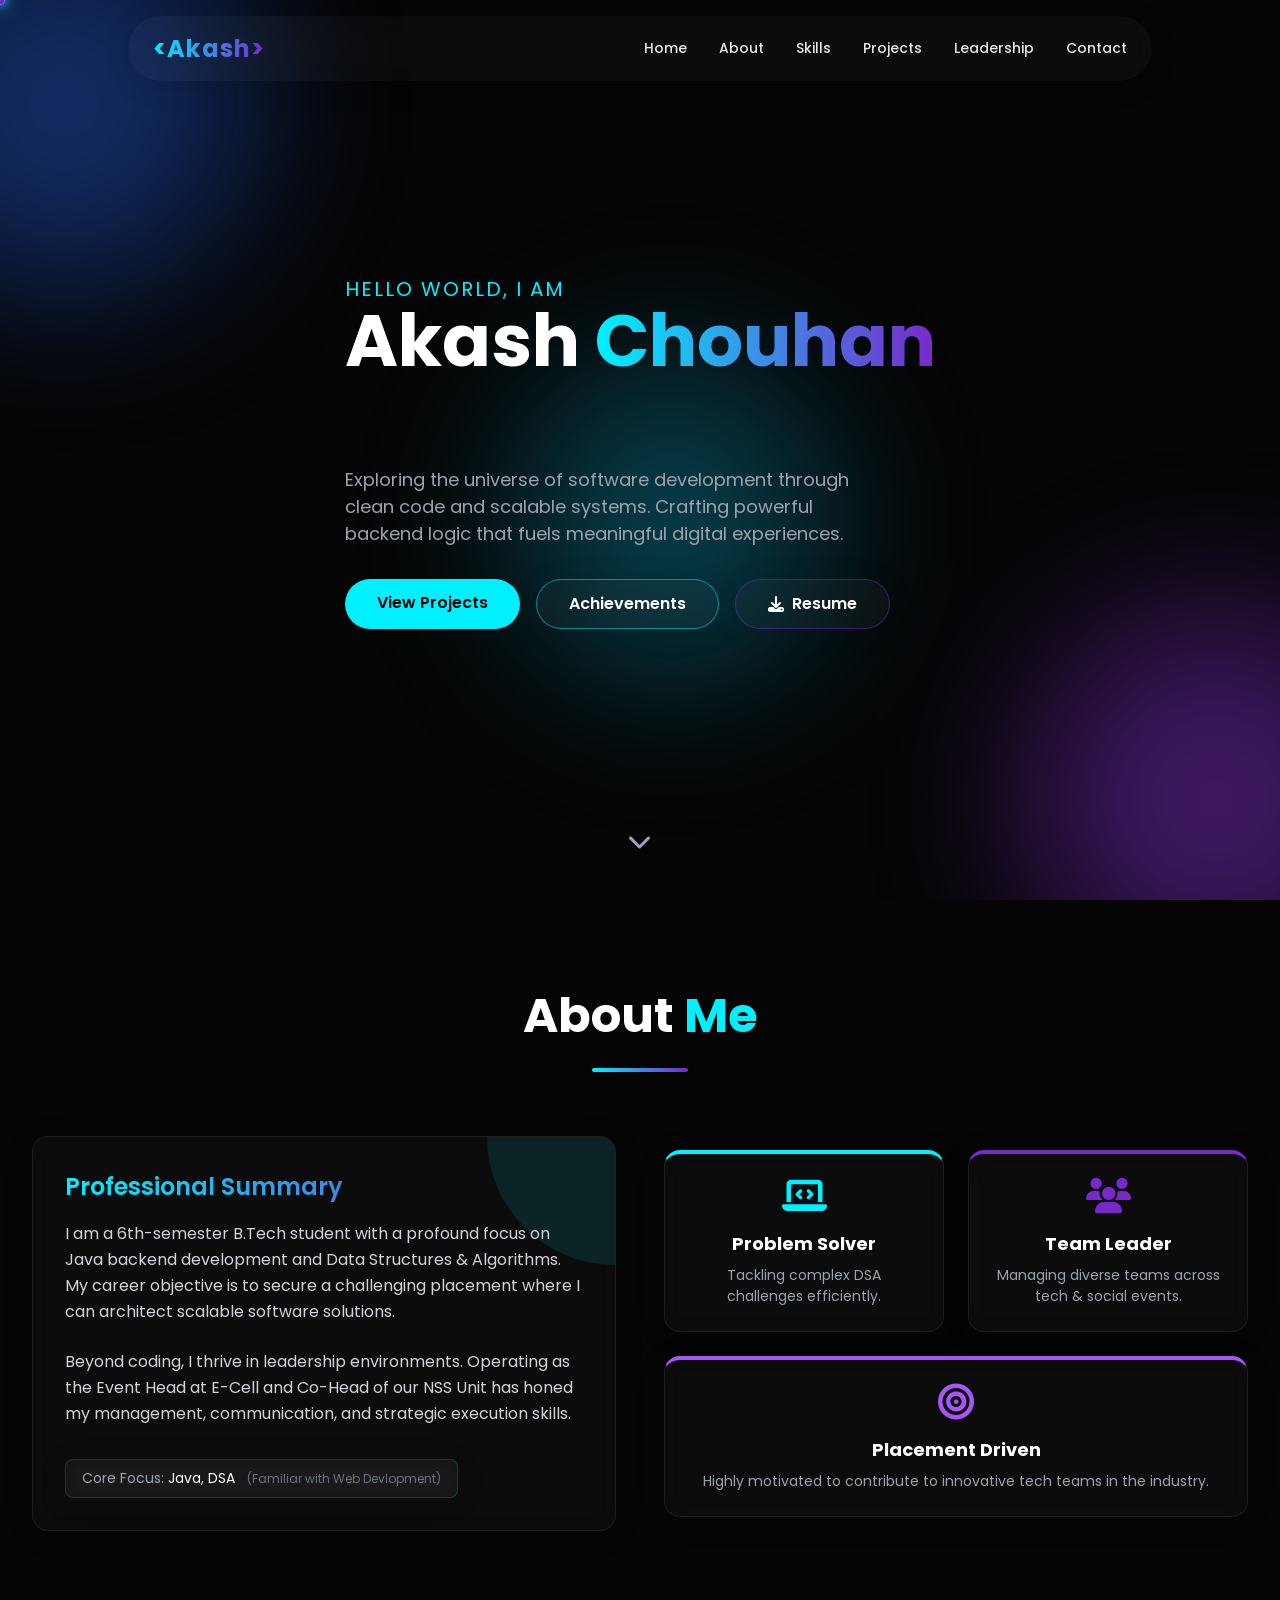
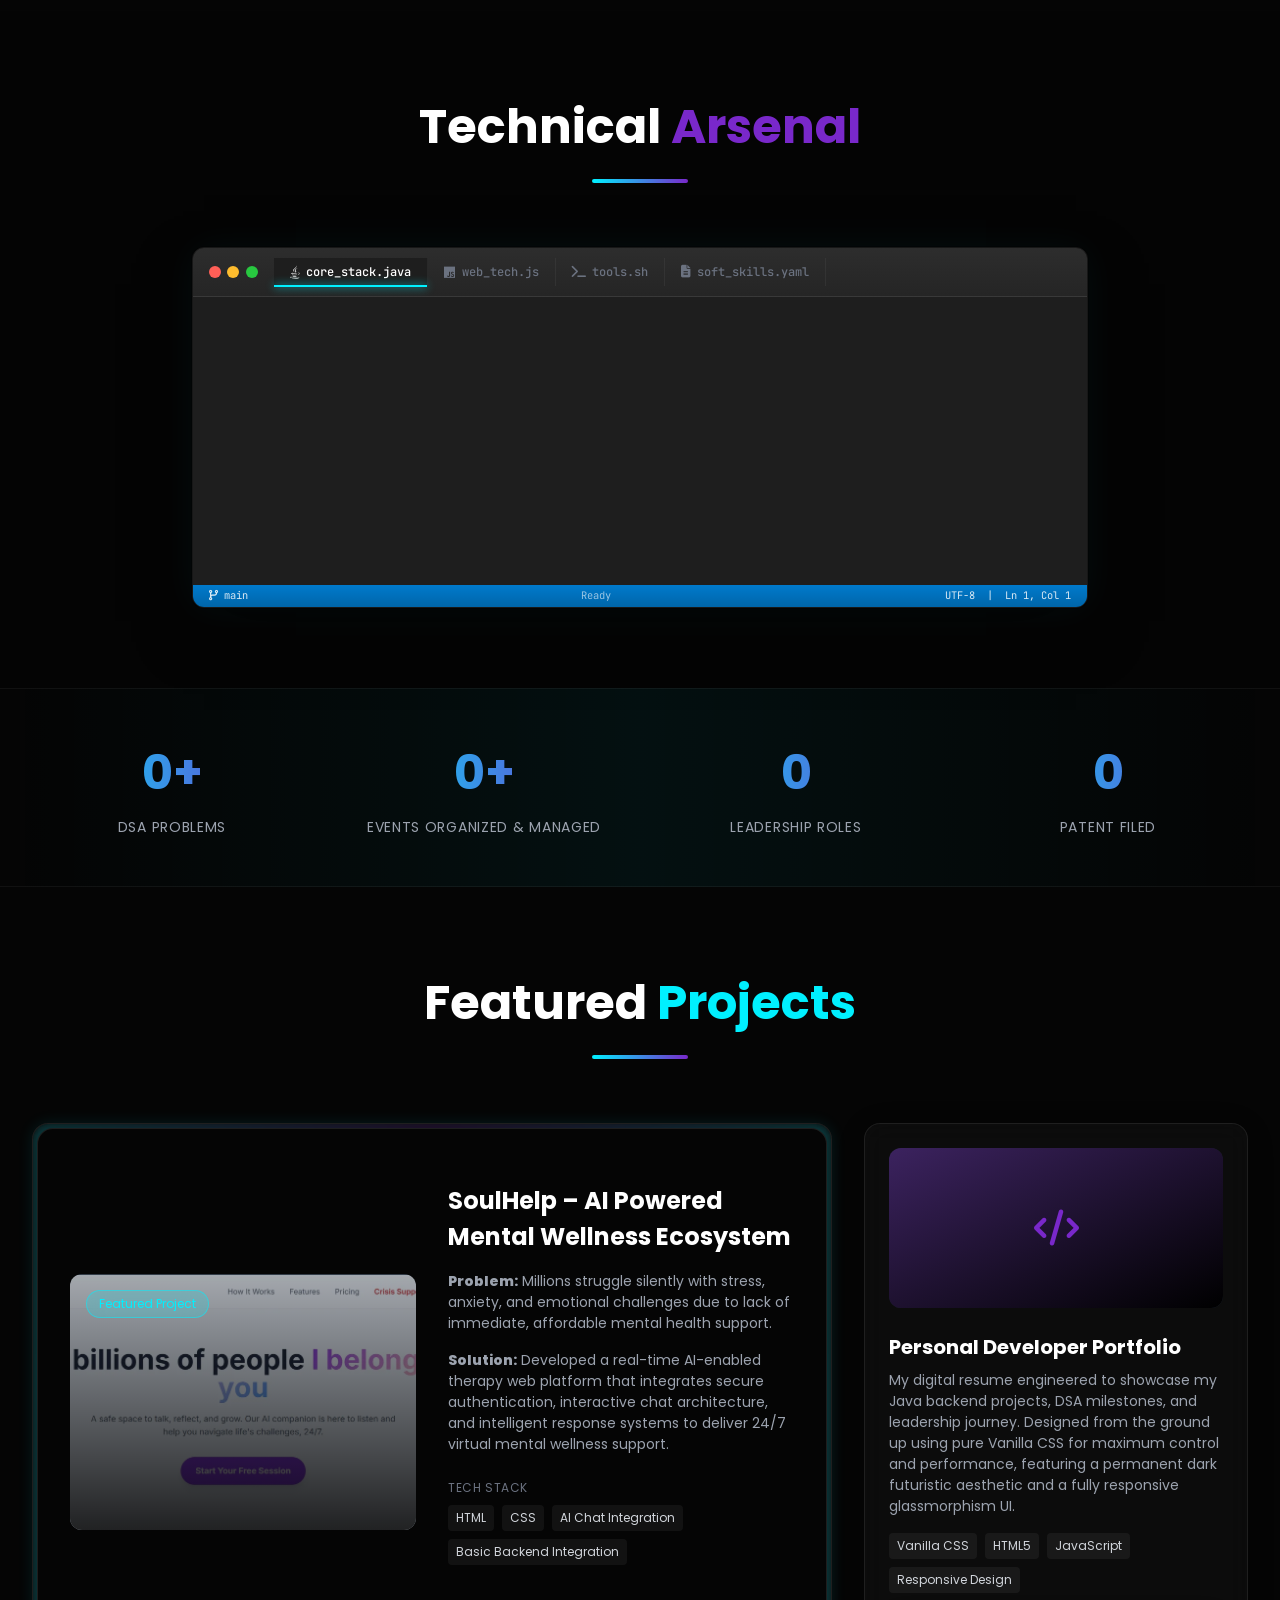
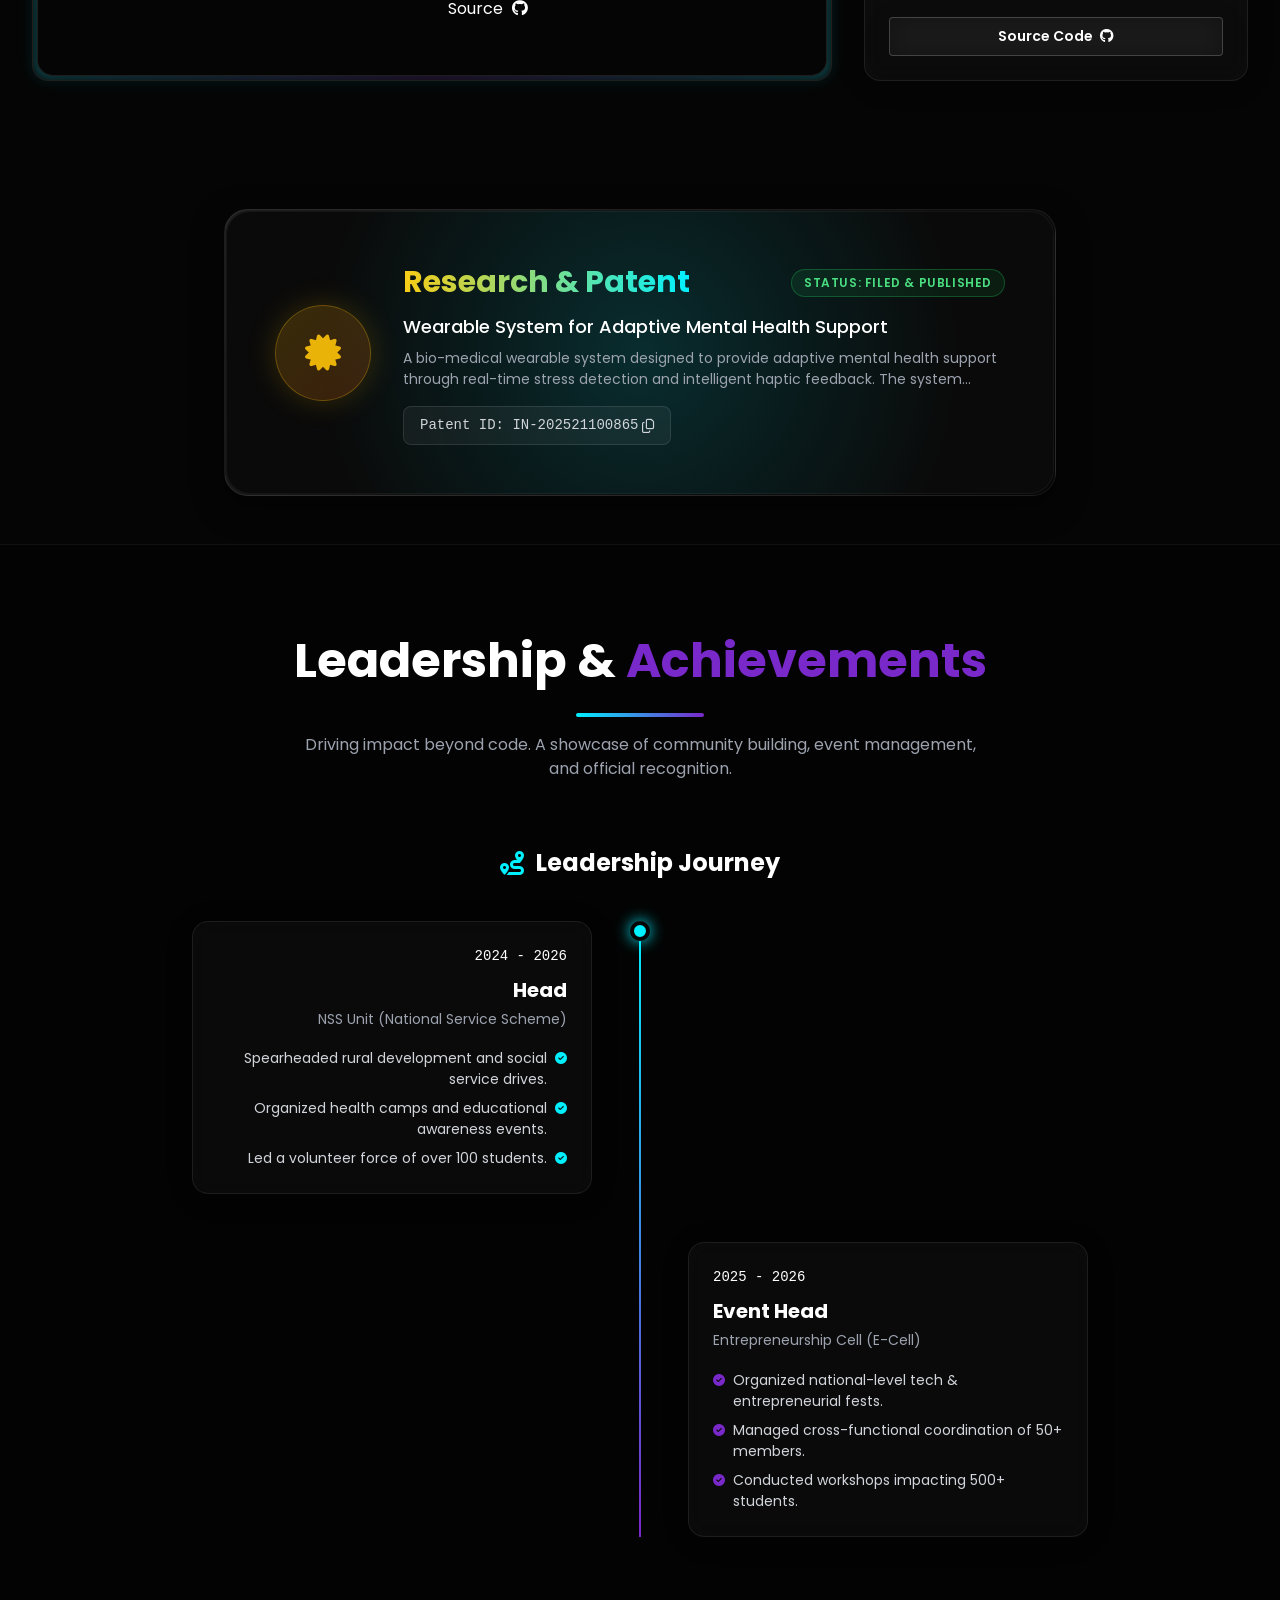
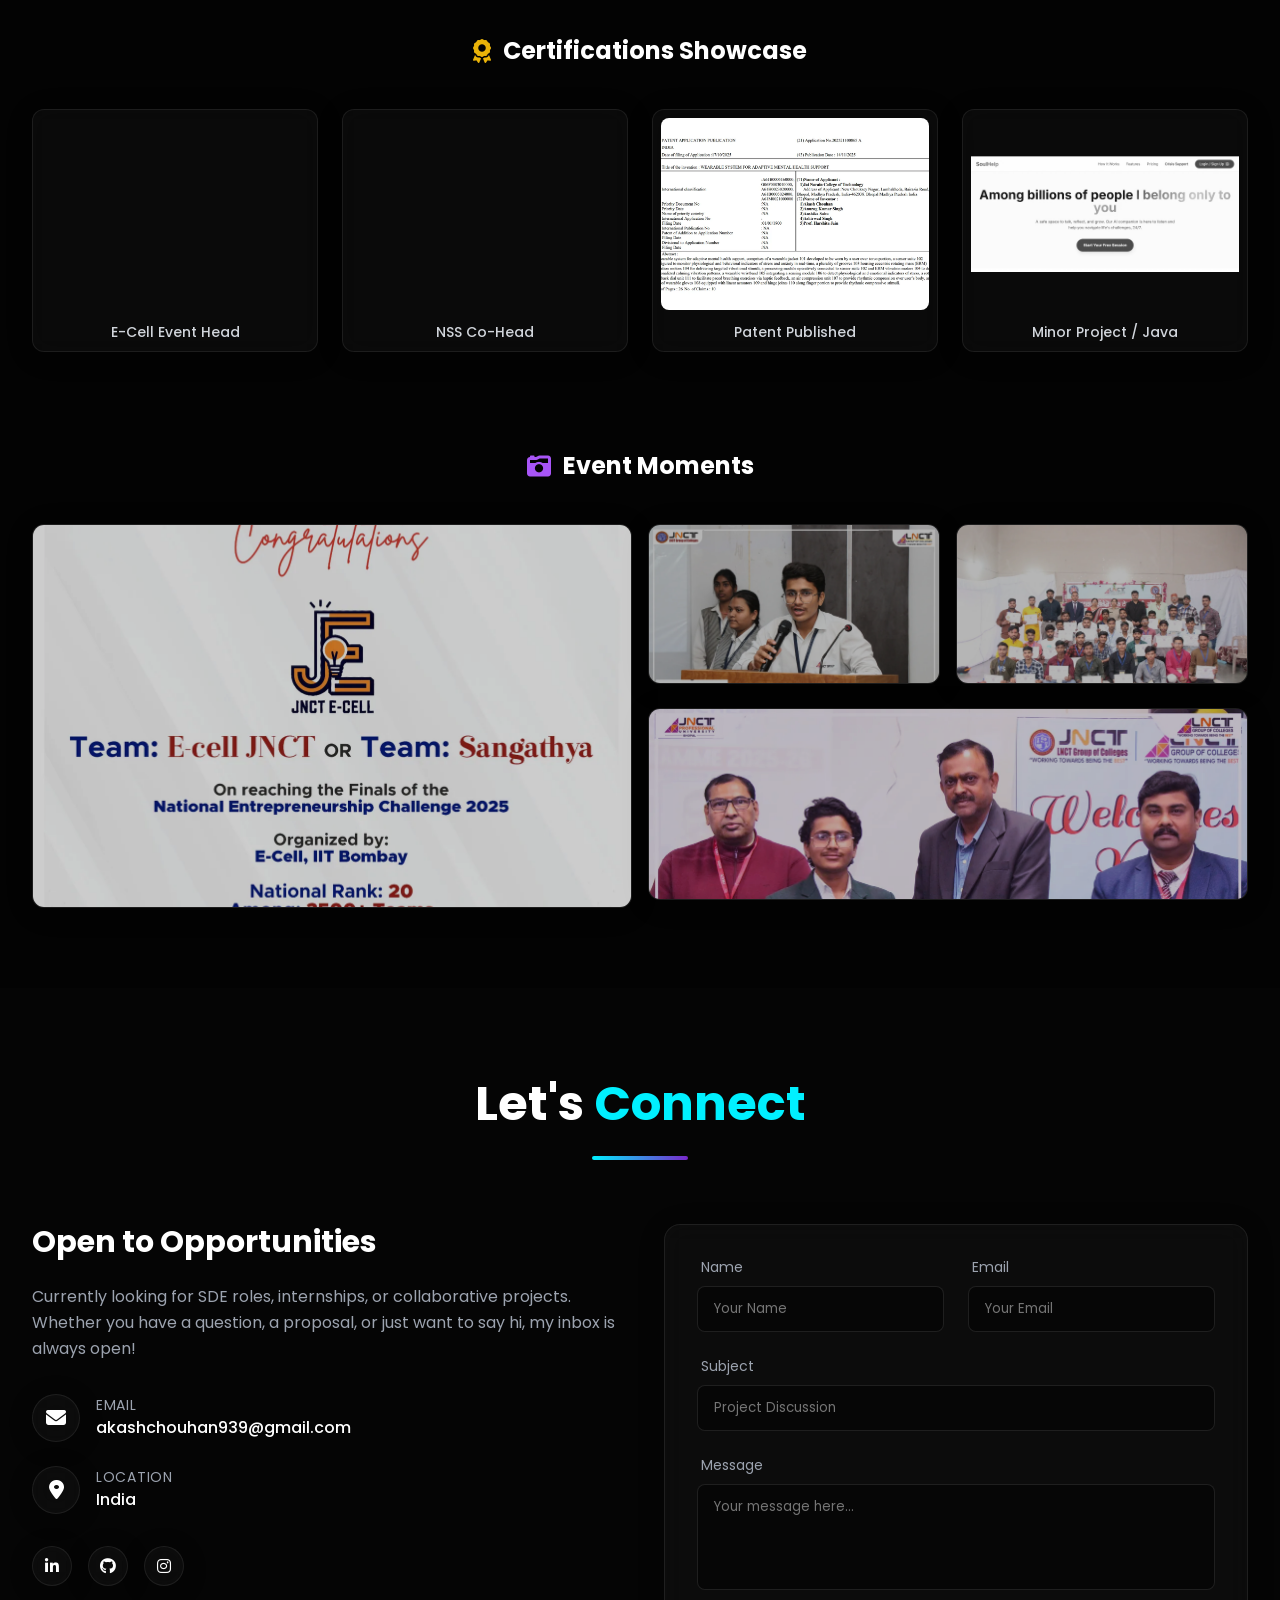
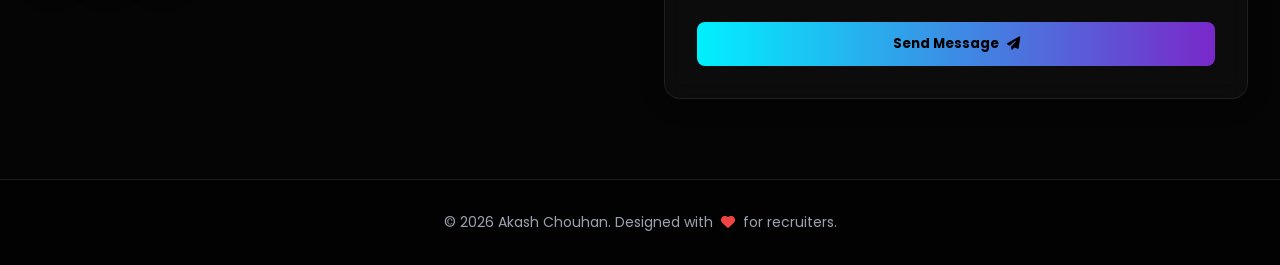
==== commit f768f1ab: "Optimized Images" ====
--- a/index.html
+++ b/index.html
@@ -116,7 +116,7 @@
                     <a href="#leadership" class="btn-outline glass">
                         Achievements
                     </a>
-                    <a href="Akash Resume - Software Developer.pdf" target="_blank"
+                    <a href="Akash Chouhan Resume.pdf" target="_blank"
                         class="btn-outline btn-outline-purple glass">
                         <i class="fas fa-download"></i> Resume
                     </a>
@@ -271,7 +271,7 @@
                     <div class="proj-inner">
                         <div class="proj-img-wrap">
                             <div class="proj-img-box">
-                                <img src="Minor-project.png" alt="SoulHelp AI Mental Wellness Ecosystem" class="proj-img" width="1896" height="827" loading="lazy" decoding="async">
+                                <img src="Minor-project.webp" alt="SoulHelp AI Mental Wellness Ecosystem" class="proj-img" width="1896" height="827" loading="lazy" decoding="async">
                                 <div class="proj-img-overlay"></div>
                                 <span class="proj-badge">Featured Project</span>
                             </div>
@@ -445,25 +445,25 @@
                     </div>
 
                     <div class="cert-box glass" data-aos="flip-left" data-aos-delay="100"
-                        onclick="openLightbox('NSS/NSS B Certificate/Bcertificate.jpg', 'NSS Co-Head Certificate')">
+                        onclick="openLightbox('NSS/NSS B Certificate/Bcertificate.webp', 'NSS Co-Head Certificate')">
                         <div class="cert-img-wrap">
-                            <img src="NSS/NSS B Certificate/Bcertificate.jpg" alt="NSS Certificate" class="cert-img" width="2048" height="1365" loading="lazy" decoding="async">
+                            <img src="NSS/NSS B Certificate/Bcertificate.webp" alt="NSS Certificate" class="cert-img" width="2048" height="1365" loading="lazy" decoding="async">
                         </div>
                         <p class="cert-title primary">NSS Co-Head</p>
                     </div>
 
                     <div class="cert-box glass" data-aos="flip-left" data-aos-delay="200"
-                        onclick="openLightbox('Patent/main.png', 'Patent Publication Certificate')">
+                        onclick="openLightbox('Patent/main.webp', 'Patent Publication Certificate')">
                         <div class="cert-img-wrap">
-                            <img src="Patent/main.png" alt="Patent Certificate" class="cert-img" width="1218" height="730" loading="lazy" decoding="async">
+                            <img src="Patent/main.webp" alt="Patent Certificate" class="cert-img" width="1218" height="730" loading="lazy" decoding="async">
                         </div>
                         <p class="cert-title yellow">Patent Published</p>
                     </div>
 
                     <div class="cert-box glass" data-aos="flip-left" data-aos-delay="300"
-                        onclick="openLightbox('Minor-project.png', 'Minor Project / Java')">
+                        onclick="openLightbox('Minor-project.webp', 'Minor Project / Java')">
                         <div class="cert-img-wrap">
-                            <img src="Minor-project.png" alt="Minor Project Certificate" class="cert-img-gray" width="1896" height="827" loading="lazy" decoding="async">
+                            <img src="Minor-project.webp" alt="Minor Project Certificate" class="cert-img-gray" width="1896" height="827" loading="lazy" decoding="async">
                         </div>
                         <p class="cert-title primary">Minor Project / Java</p>
                     </div>
@@ -478,7 +478,7 @@
                 <div class="gallery-grid">
                     <div class="gal-item glass gal-large" onclick="openGallery('ecell')" data-aos="zoom-in-up">
 
-                        <img src="Ecell/h1.jpg" alt="E-Cell Event Poster" class="gal-img" width="1280" height="1600" loading="lazy" decoding="async">
+                        <img src="Ecell/h1.webp" alt="E-Cell Event Poster" class="gal-img" width="1280" height="1600" loading="lazy" decoding="async">
 
                         <div class="gal-overlay">
                             <span class="gal-text">E-Cell Summit</span>
@@ -487,7 +487,7 @@
                     <div class="gal-item glass gal-small" onclick="openGallery('workshop')" data-aos="zoom-in-up"
                         data-aos-delay="100">
 
-                        <img src="Ecell/1.jpg" alt="Workshop Session Poster" class="gal-img-fast" width="2048" height="1365" loading="lazy" decoding="async">
+                        <img src="Ecell/1.webp" alt="Workshop Session Poster" class="gal-img-fast" width="2048" height="1365" loading="lazy" decoding="async">
 
                         <div class="gal-overlay">
                             <span class="gal-text" style="font-size: 1rem;">Workshop Gallery</span>
@@ -496,7 +496,7 @@
                     <div class="gal-item glass gal-small" onclick="openGallery('nss')" data-aos="zoom-in-up"
                         data-aos-delay="200">
 
-                        <img src="NSS/Camp/1.jpg" alt="NSS Campaign Poster" class="gal-img-fast" width="1600" height="1066" loading="lazy" decoding="async">
+                        <img src="NSS/Camp/1.webp" alt="NSS Campaign Poster" class="gal-img-fast" width="1600" height="1066" loading="lazy" decoding="async">
 
                         <div class="gal-overlay">
                             <span class="gal-text" style="font-size: 1rem;">NSS Campaign Gallery</span>
@@ -505,7 +505,7 @@
                     <div class="gal-item glass gal-col2" onclick="openGallery('team')" data-aos="zoom-in-up"
                         data-aos-delay="300">
 
-                        <img src="NSS/Orientation 2026/1.jpg" alt="Team Coordination Poster" class="gal-img-fast" width="2048" height="1365" loading="lazy" decoding="async">
+                        <img src="NSS/Orientation 2026/1.webp" alt="Team Coordination Poster" class="gal-img-fast" width="2048" height="1365" loading="lazy" decoding="async">
                         <div class="gal-mix"></div>
 
                         <div class="gal-overlay">
@@ -644,7 +644,7 @@
     <script src="https://unpkg.com/typed.js@2.0.16/dist/typed.umd.js" defer></script>
     <script src="https://unpkg.com/aos@2.3.1/dist/aos.js" defer></script>
 
-    <script src="script.min.js" defer></script>
+    <script src="script.js" defer></script>
 </body>
 
 </html>
